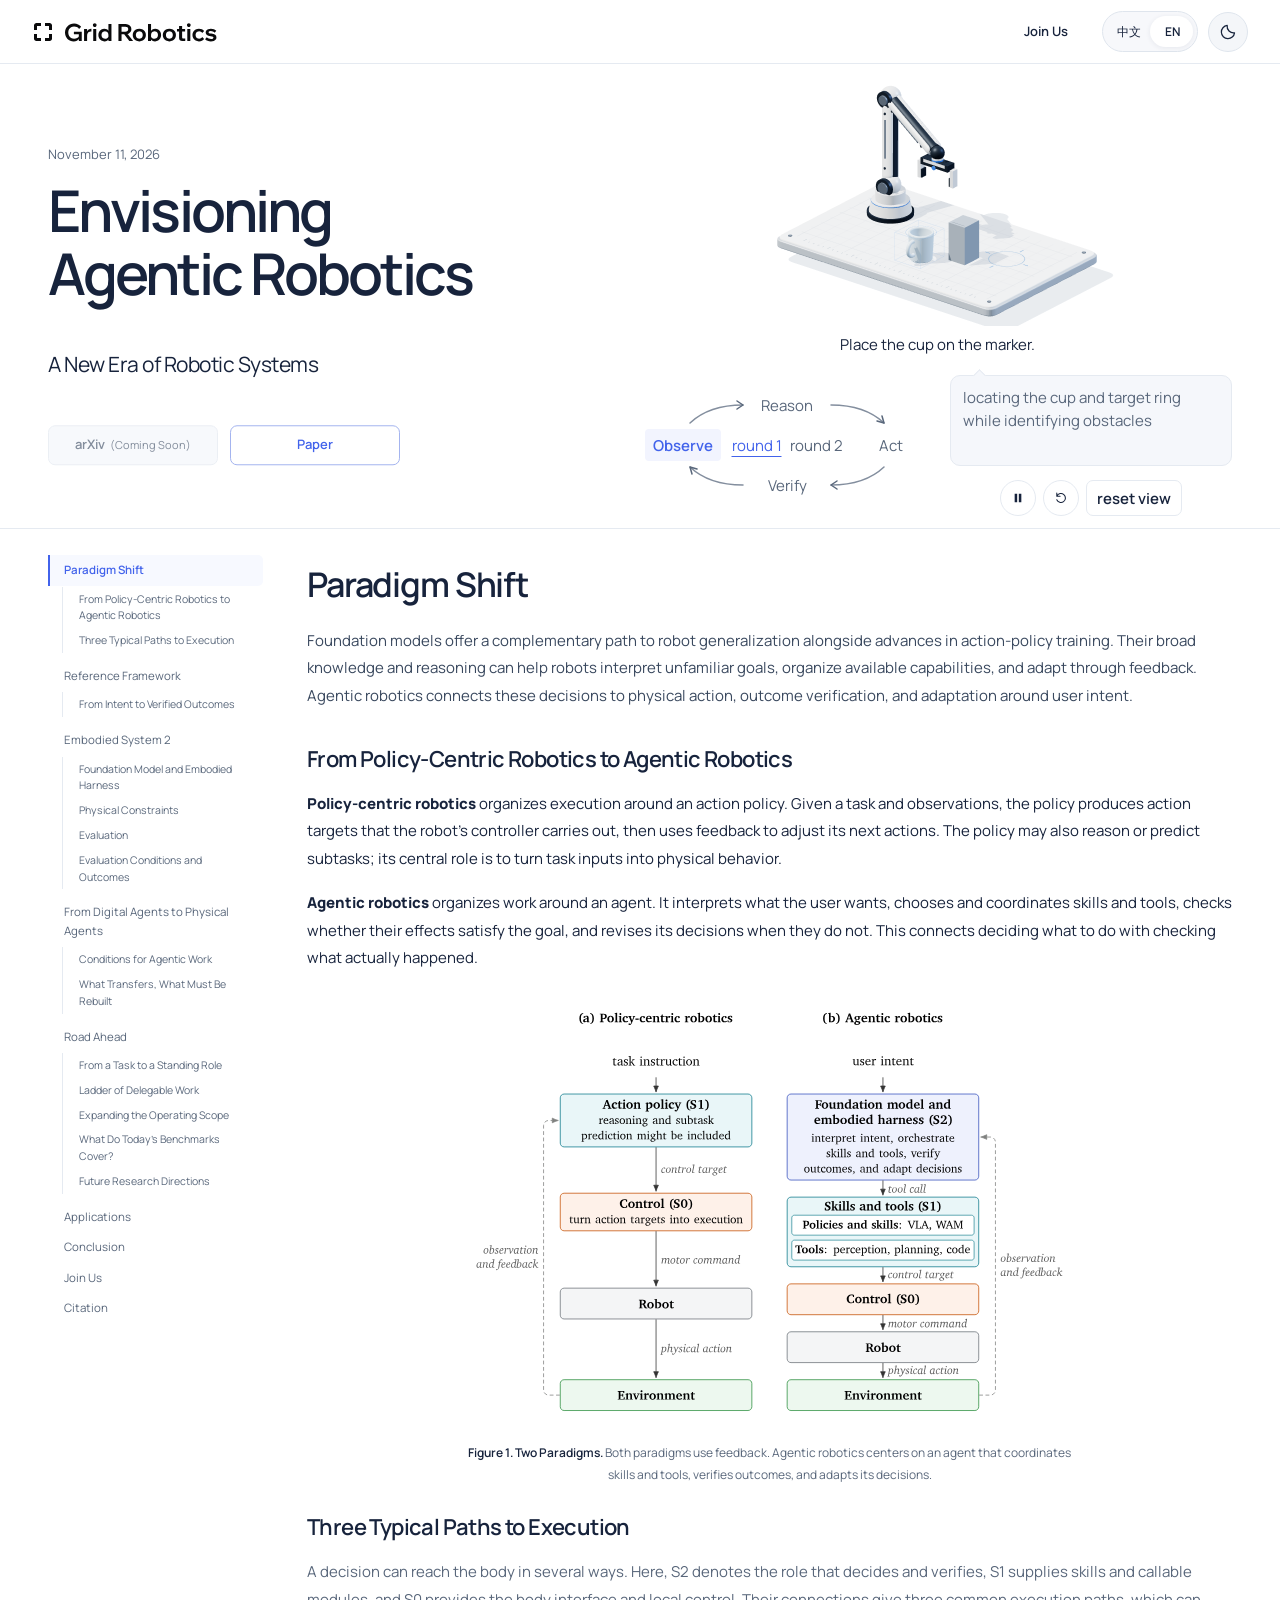
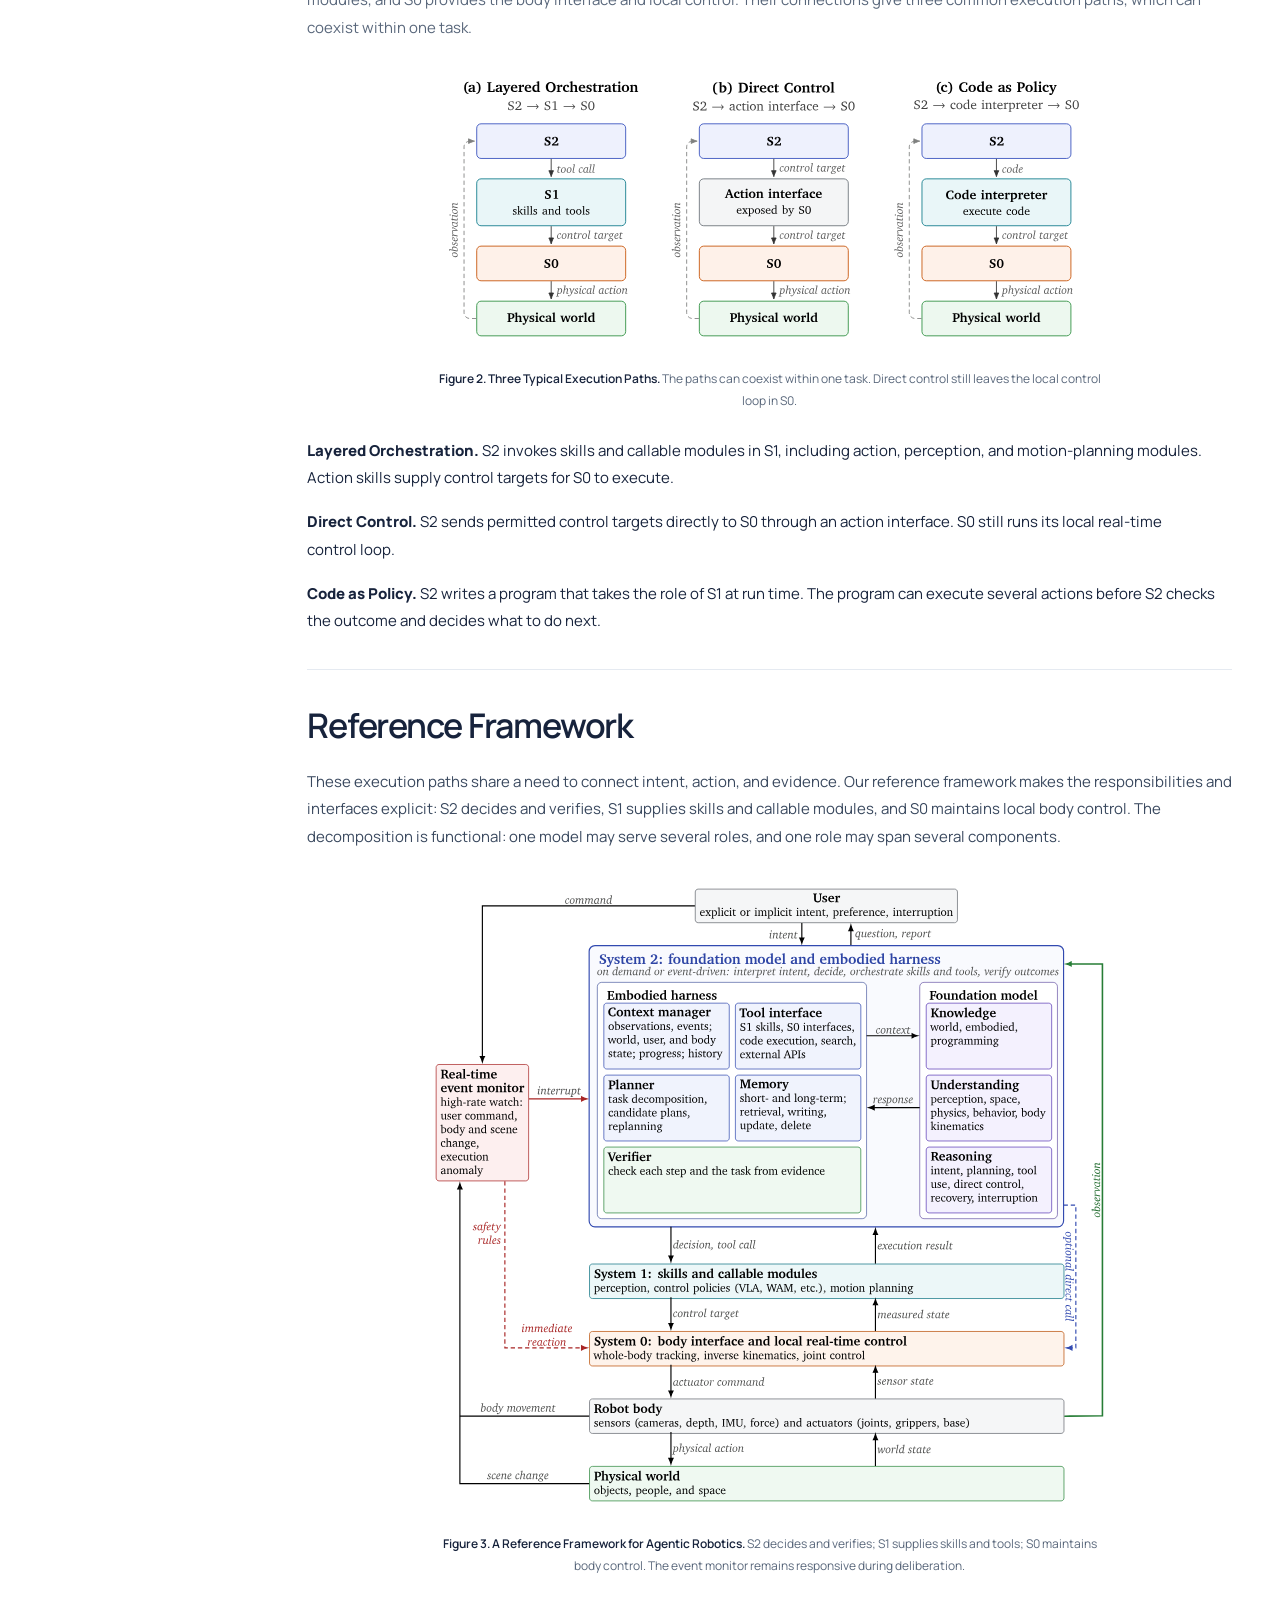
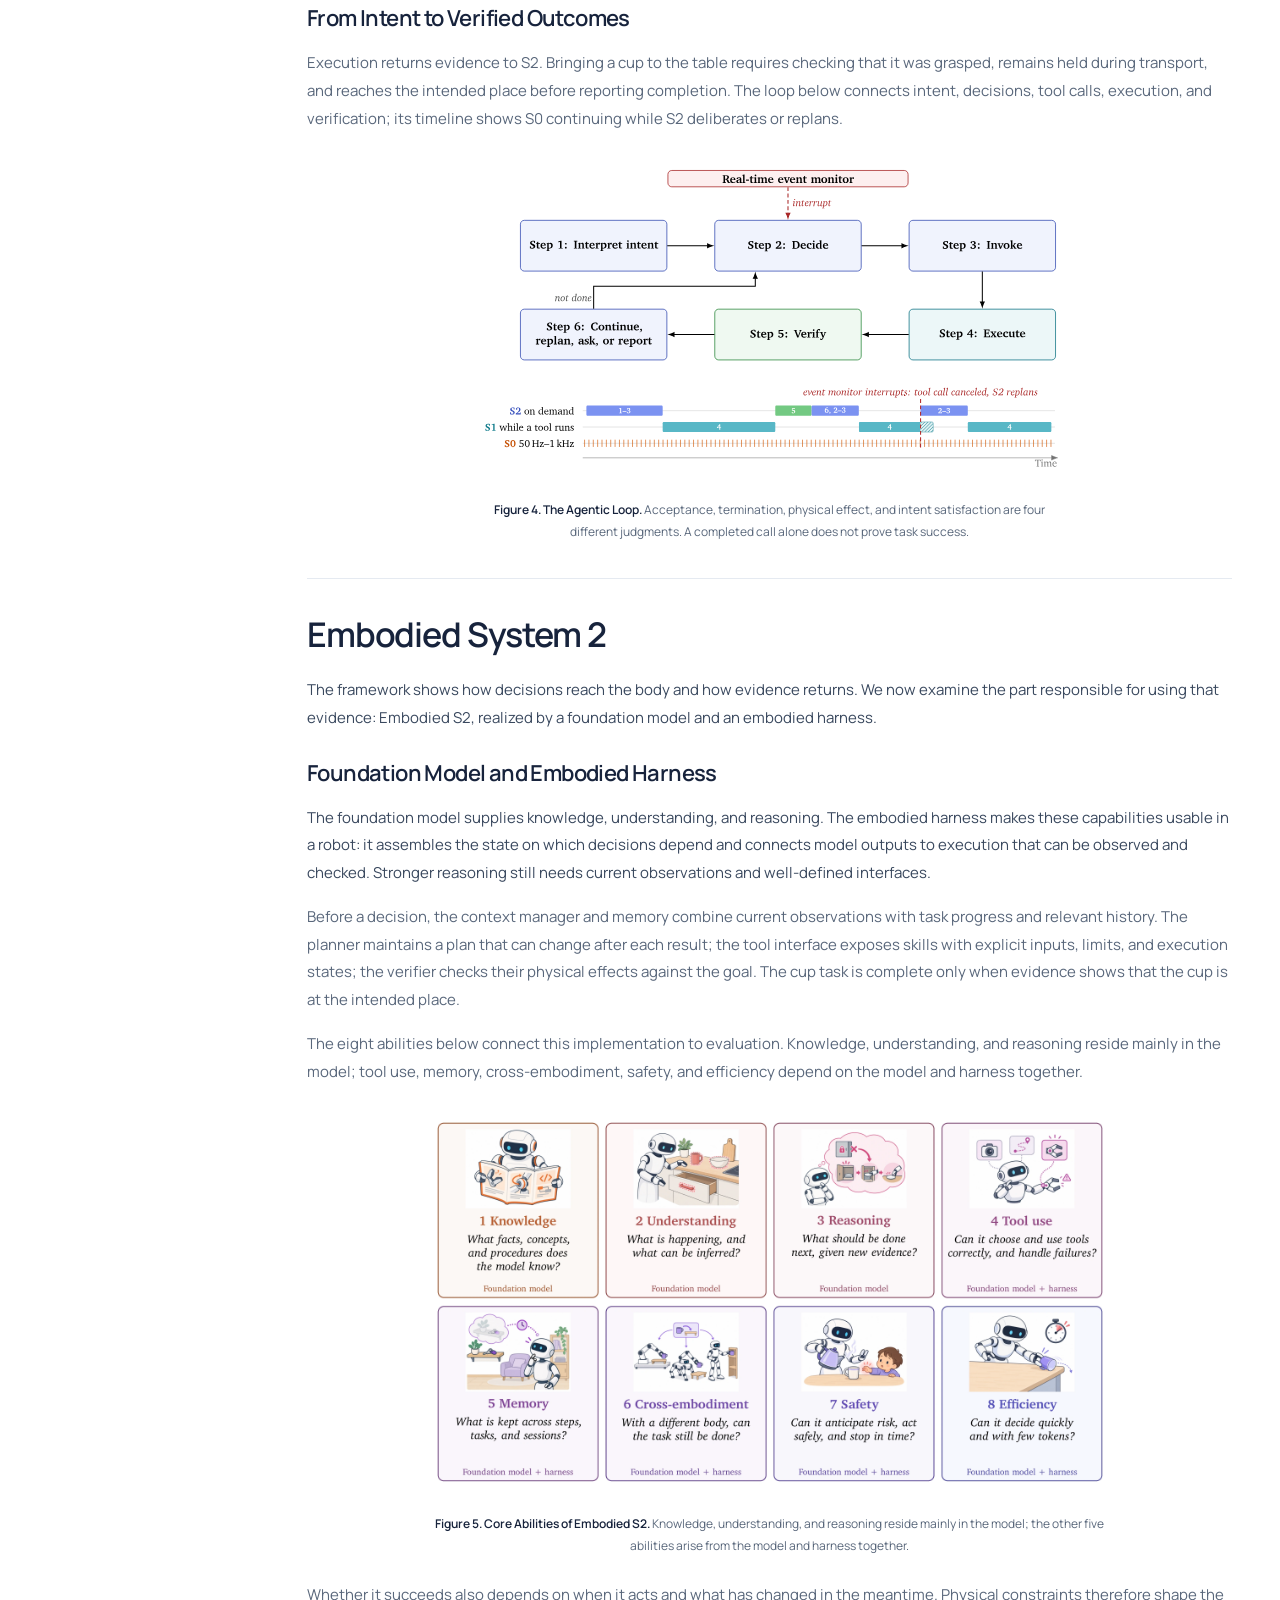
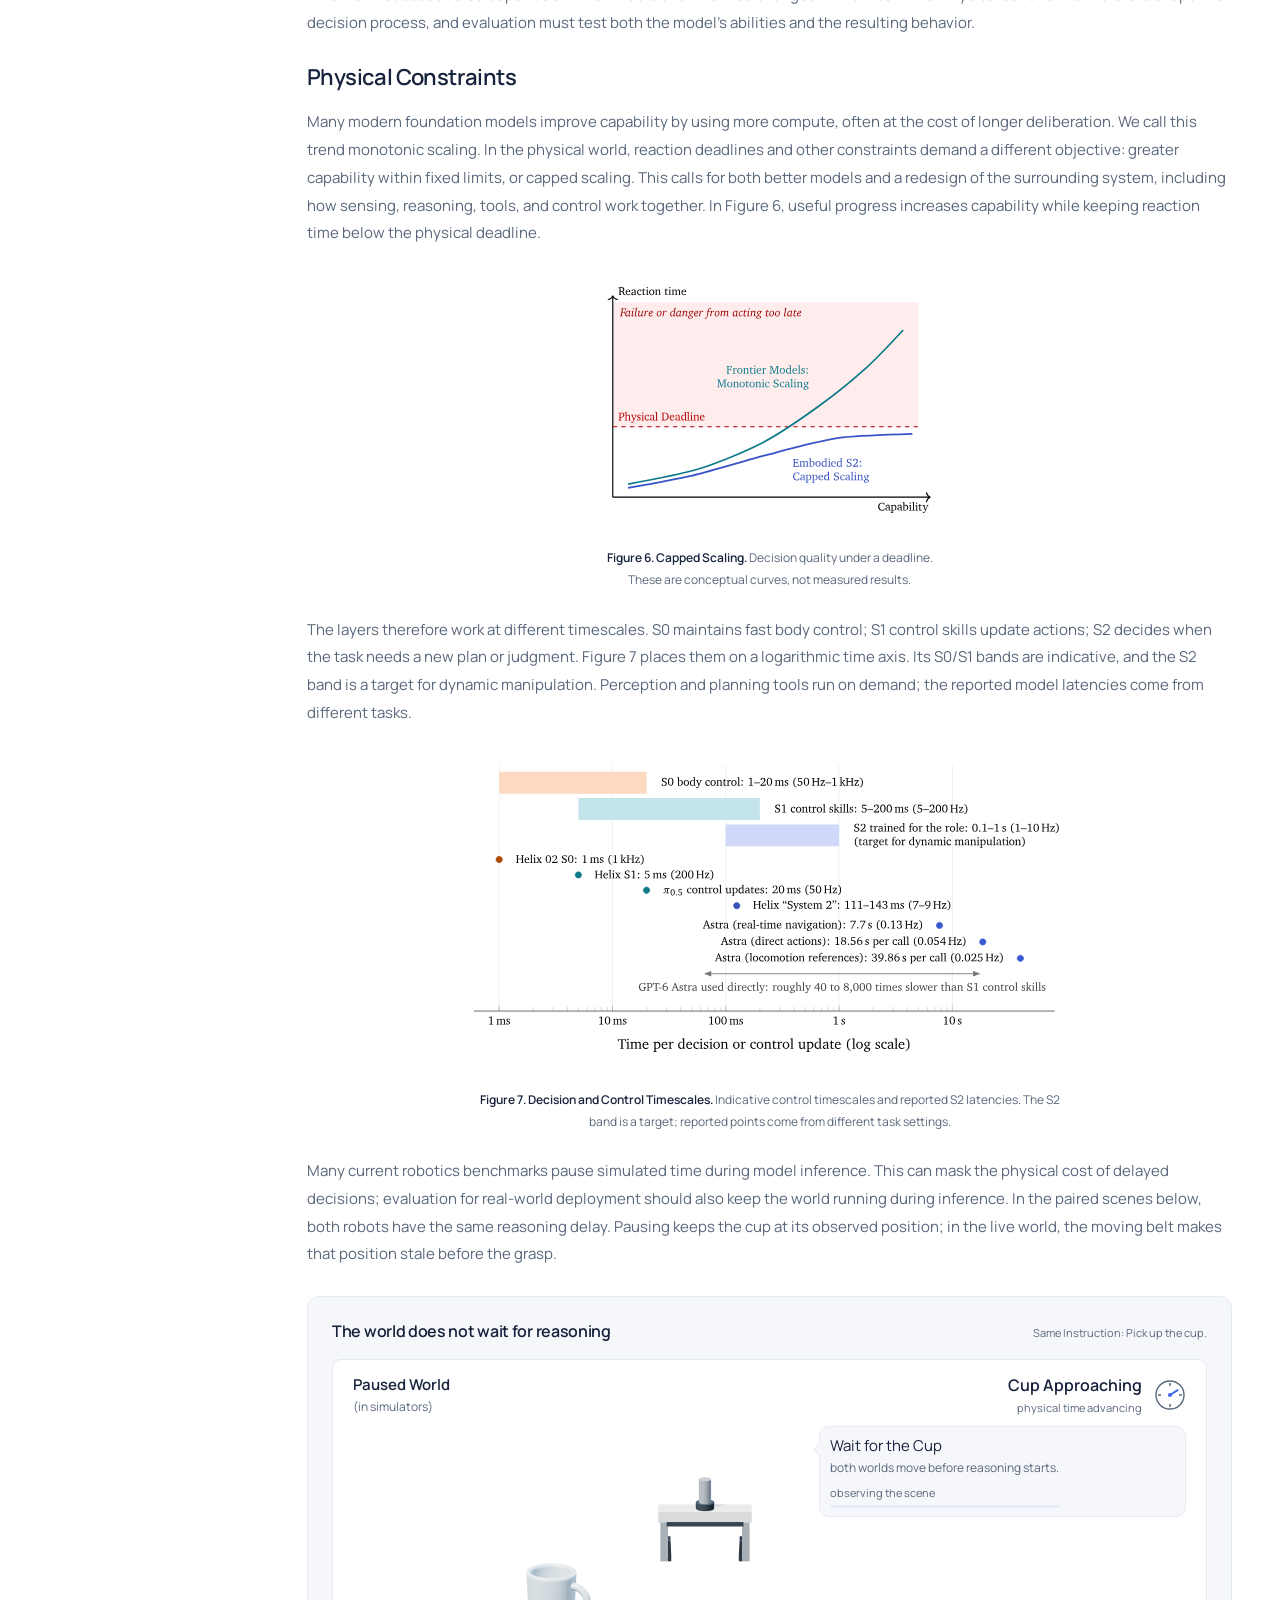
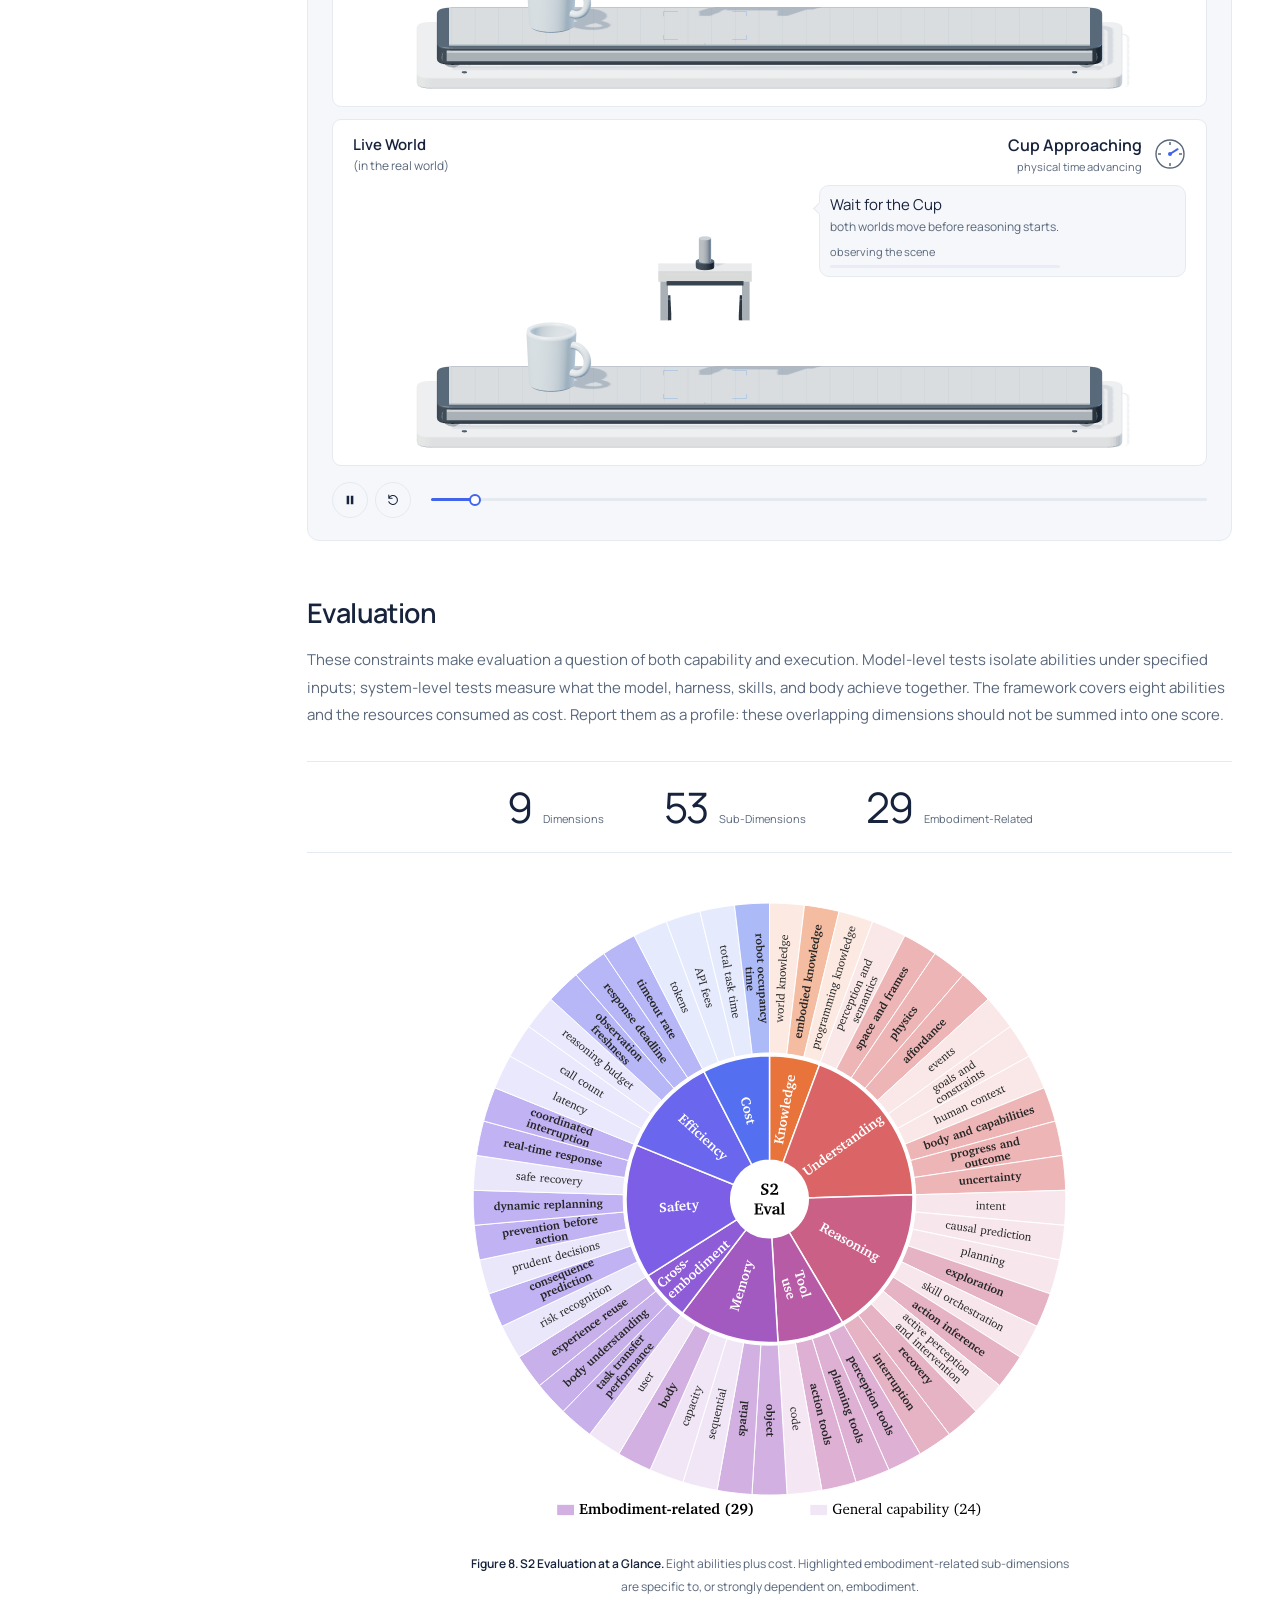
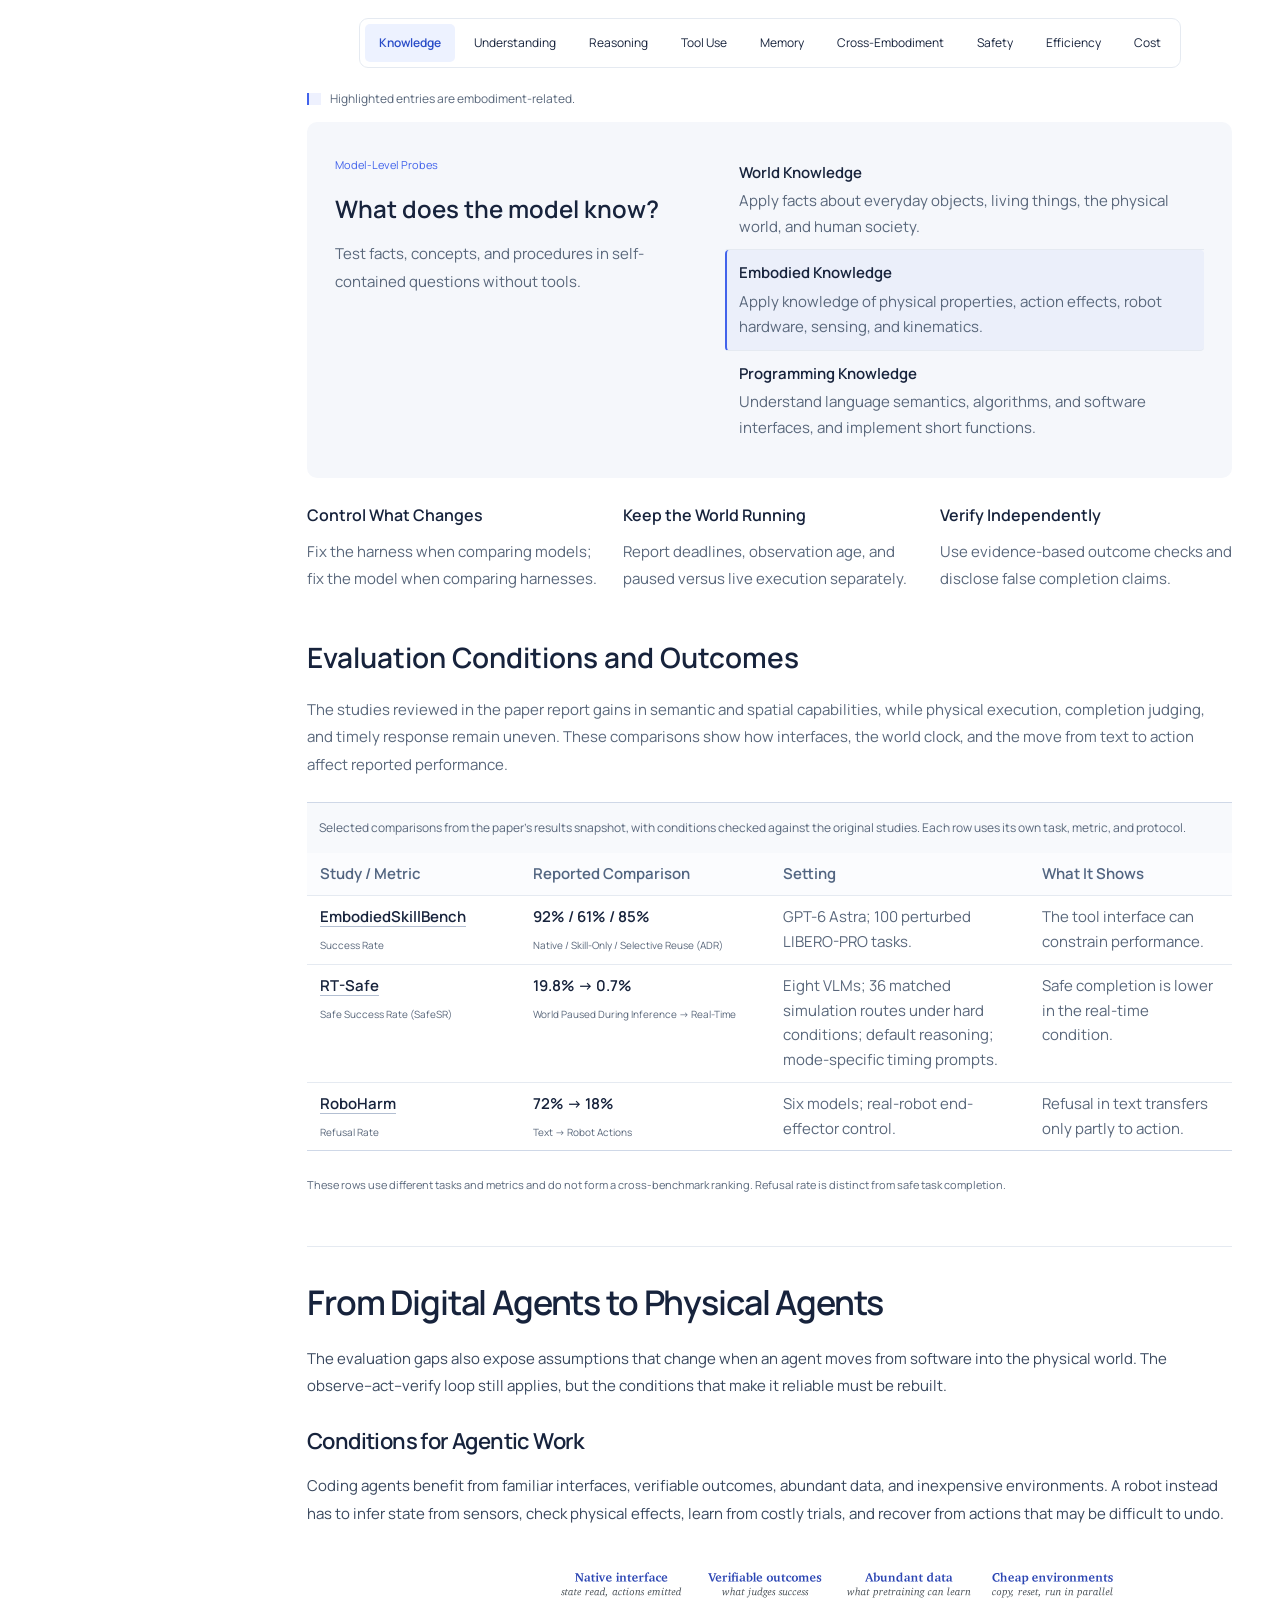
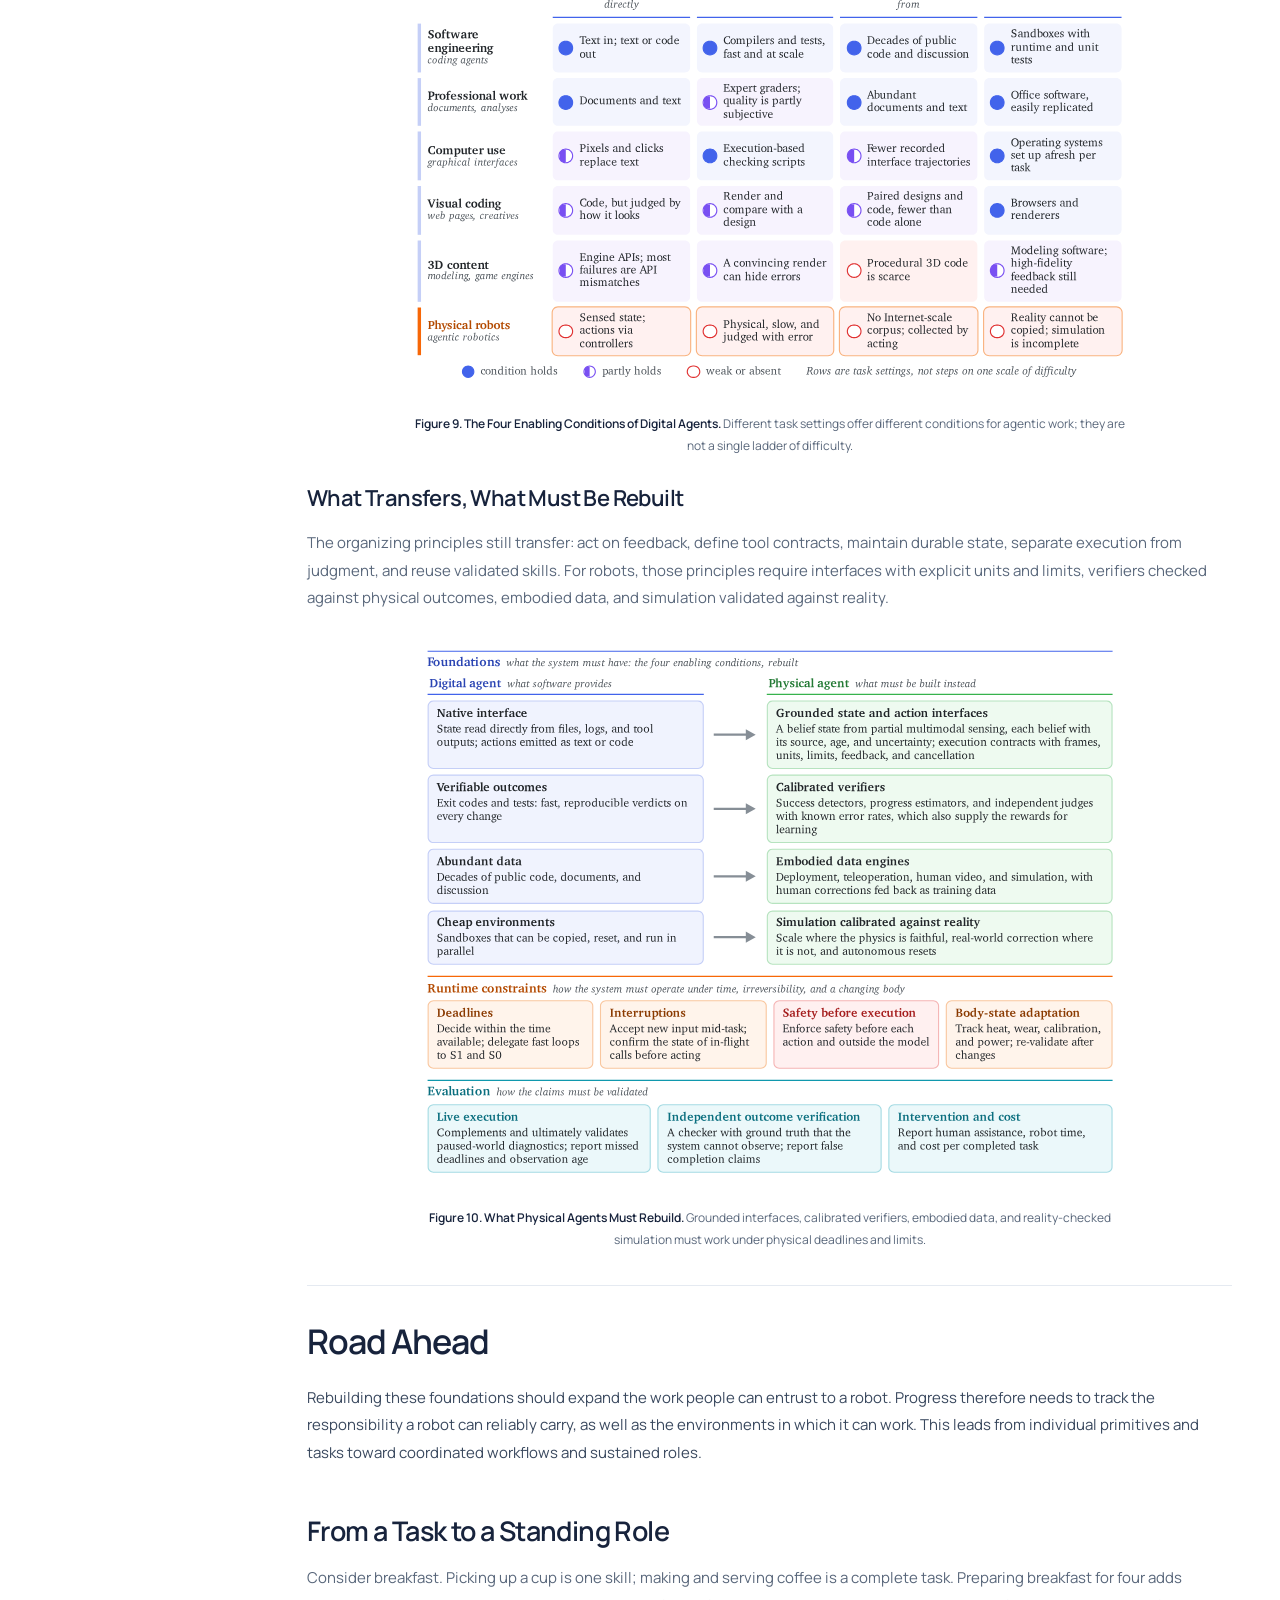
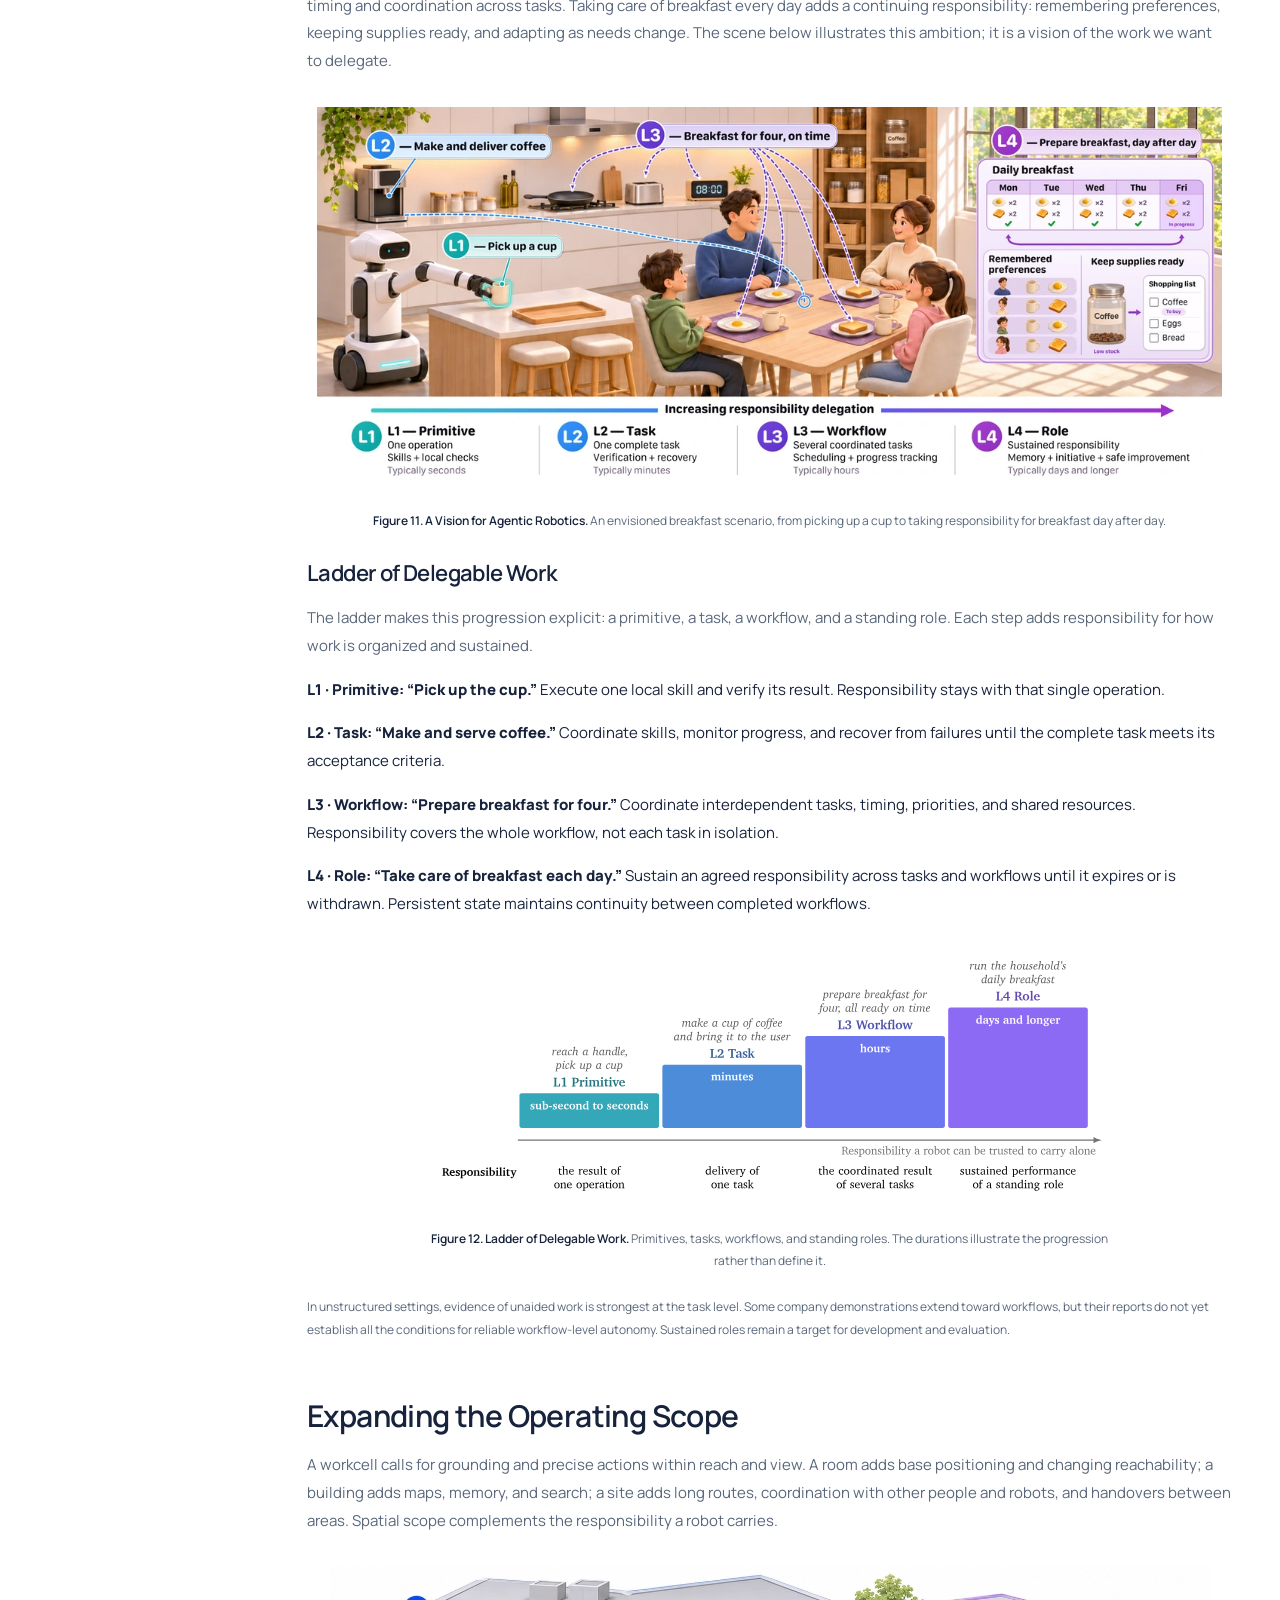
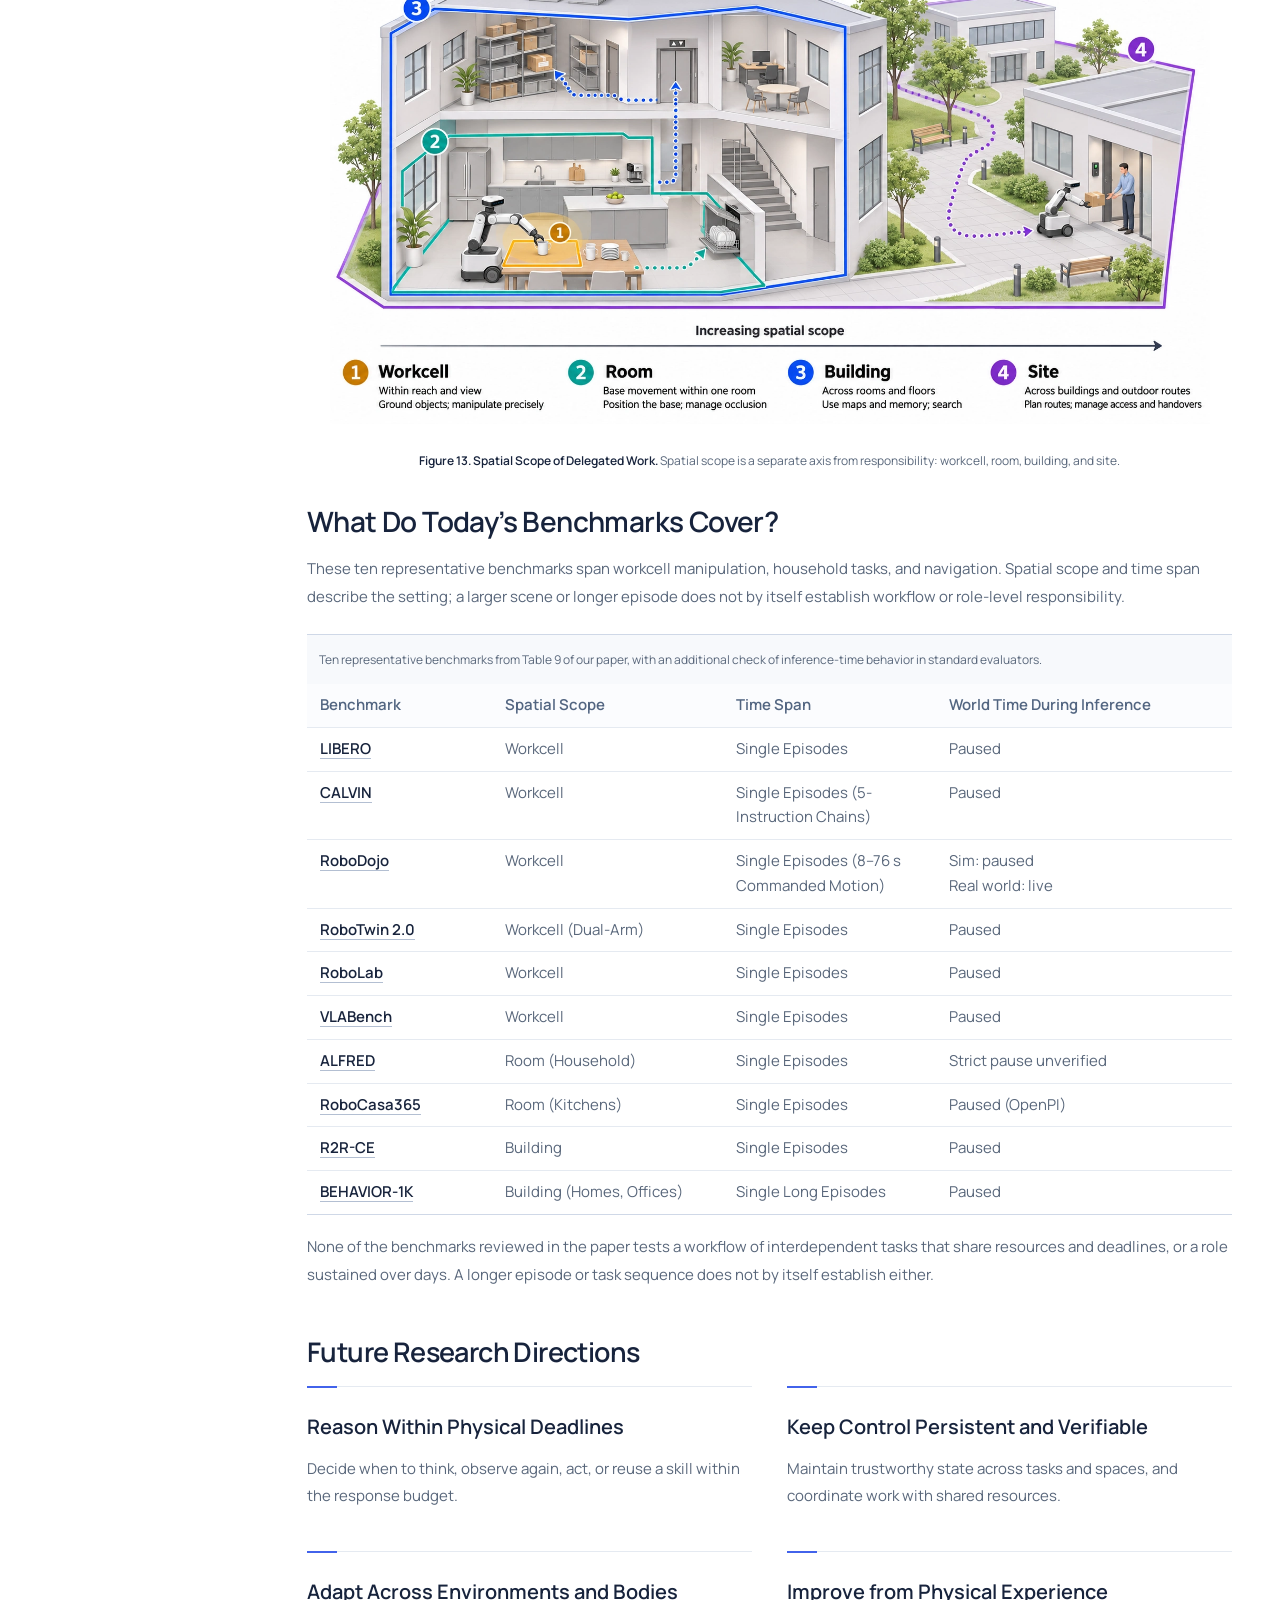
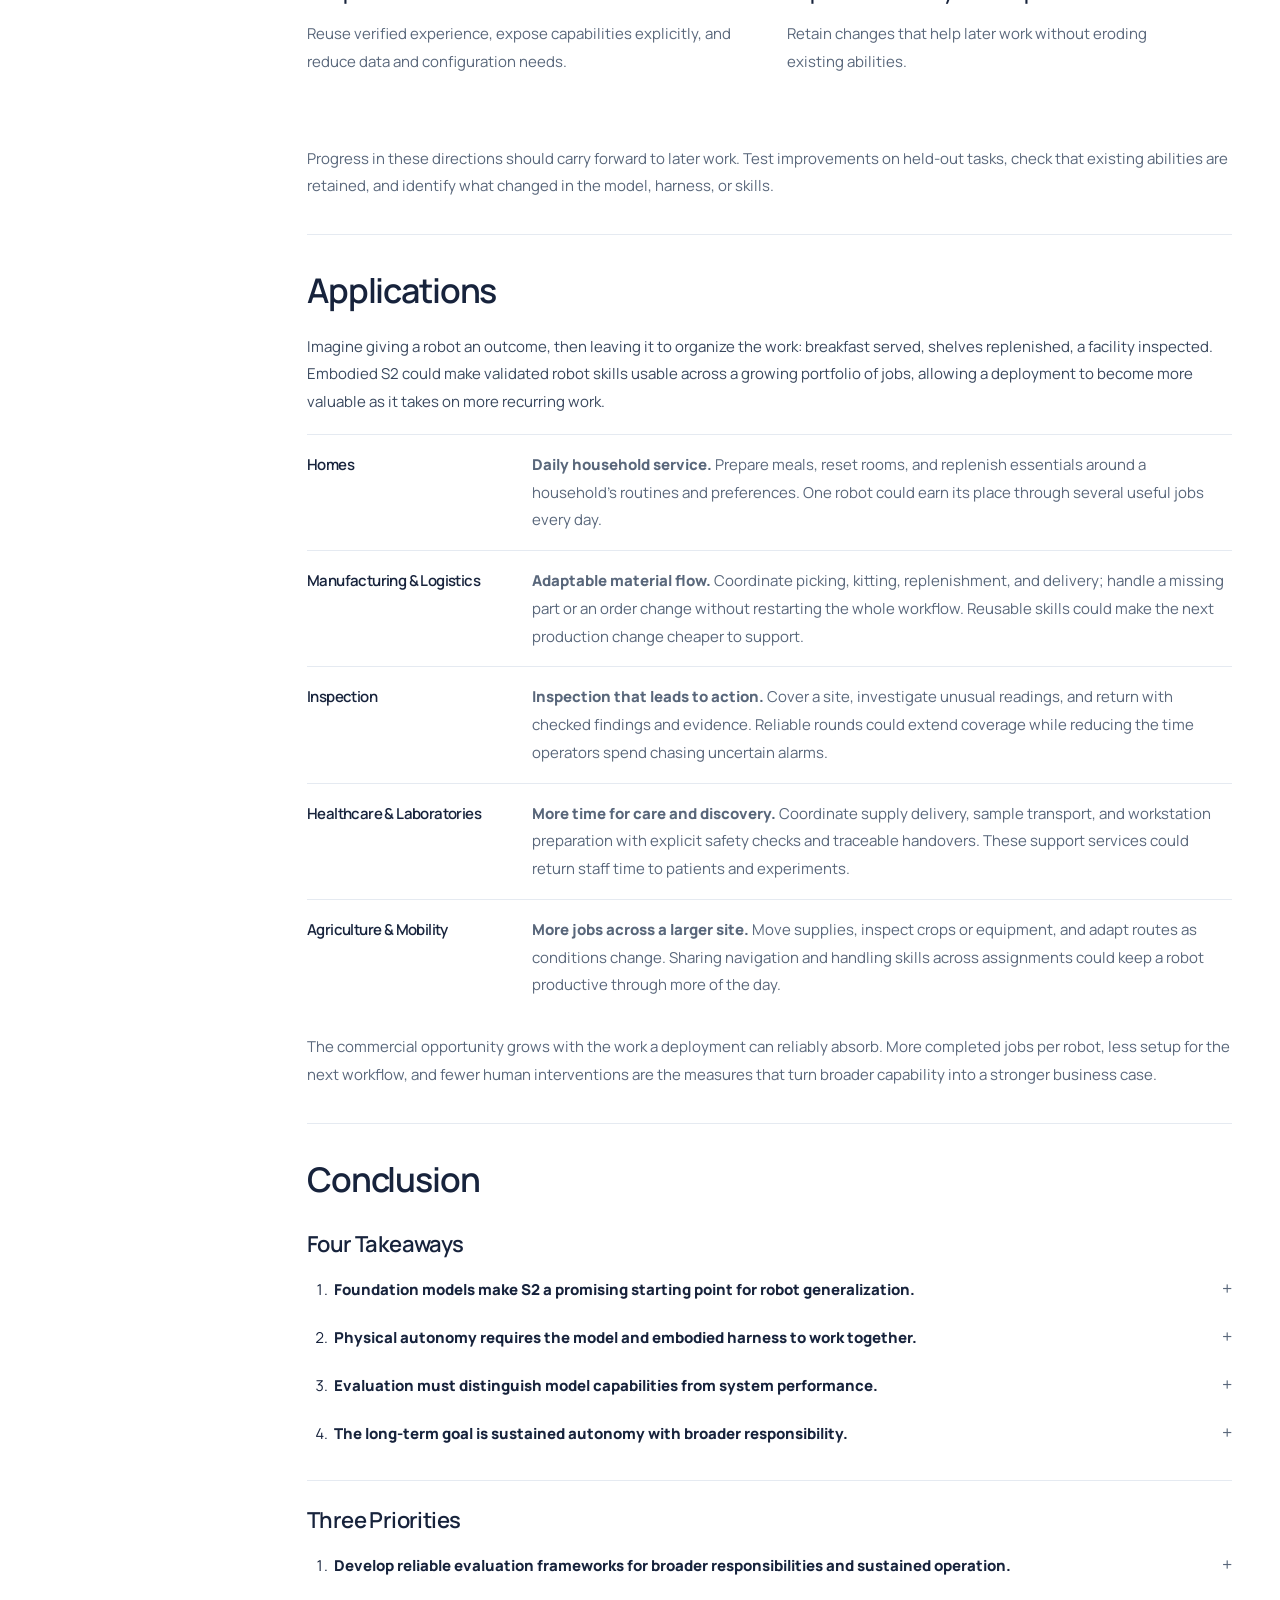
==== index.html @ ff4a4a93 "Initial commit" ====
<!doctype html><html lang="en" data-theme="light"><head><meta charset="utf-8"><meta name="viewport" content="width=device-width,initial-scale=1"><meta name="theme-color" content="#ffffff"><meta name="robots" content="noindex,nofollow"><title>Envisioning Agentic Robotics · Grid Robotics</title><meta name="description" content="A framework, evaluation principles, and research roadmap for agentic robotics."><link rel="icon" href="assets/brand/favicon.ico?v=20261112-final18" sizes="32x32"><link rel="icon" href="assets/brand/favicon-32.png?v=20261112-final18" type="image/png" sizes="32x32"><link rel="apple-touch-icon" href="assets/brand/apple-touch-icon-180.png?v=20261112-final18"><meta name="application-name" content="Grid Robotics"><meta name="apple-mobile-web-app-title" content="Grid Robotics"><link id="site-manifest" rel="manifest" href="assets/brand/site.webmanifest?v=20261112-final18"><link id="site-favicon" rel="icon" href="assets/brand/favicon.svg?v=20261112-final18" type="image/svg+xml"><script>(()=>{let lang='en',theme='light';try{theme=localStorage.getItem('grid-theme')==='dark'?'dark':'light';lang=localStorage.getItem('grid-language')||'en'}catch{}lang=new URLSearchParams(location.search).get('lang')||lang;const zh=lang==='zh';document.documentElement.dataset.theme=theme;document.documentElement.lang=zh?'zh-CN':'en';document.querySelector('#site-manifest').href='assets/brand/site'+(zh?'-zh':'')+'.webmanifest?v=20261112-final18';document.querySelectorAll('meta[name="application-name"],meta[name="apple-mobile-web-app-title"]').forEach(meta=>meta.content=zh?'理格万物':'Grid Robotics')})();</script><link rel="stylesheet" href="styles.css?v=20261113-eval44"><script src="content.js?v=20261113-eval44" defer></script><script src="figure-viewer.js?v=20261112-final18" defer></script><script src="evaluation-data.js?v=20261113-eval44" defer></script><script src="app.js?v=20261113-eval44" defer></script><link rel="stylesheet" href="refinement.css?v=20261112-final18">

<link rel="stylesheet" href="time-demo.css?v=20261113-controls35"><script src="time-demo.js?v=20261113-top36" defer></script>
<link rel="stylesheet" href="navigation.css?v=20261112-audit28">
<script src="polish.js?v=20261113-final39" defer></script>
<link rel="stylesheet" href="brand.css?v=20261112-audit28">
<link rel="stylesheet" href="concept.css?v=20261113-align46"><script type="module" src="concept.js?v=20261113-align46"></script>
<script src="visit.js?v=20261113-service42" defer></script></head><body><a data-i18n="skip" class="skip" href="#main">Skip to Content</a><header class="masthead"><a href="#" class="brand" aria-label="Grid Robotics"><picture class="brand-lockup brand-light" data-brand-language="en"><source media="(max-width: 340px)" srcset="assets/brand/lockup_small_14px_black.svg?v=20261112-final18"><source media="(max-width: 700px)" srcset="assets/brand/lockup_small_20px_black.svg?v=20261112-final18"><img src="assets/brand/lockup_small_20px_black.svg?v=20261112-final18" width="1058" height="106" alt="" aria-hidden="true"></picture><picture class="brand-lockup brand-dark" data-brand-language="en"><source media="(max-width: 340px)" srcset="assets/brand/lockup_small_14px_white.svg?v=20261112-final18"><source media="(max-width: 700px)" srcset="assets/brand/lockup_small_20px_white.svg?v=20261112-final18"><img src="assets/brand/lockup_small_20px_white.svg?v=20261112-final18" width="1058" height="106" alt="" aria-hidden="true"></picture><picture class="brand-lockup brand-light" data-brand-language="zh"><source media="(max-width: 340px)" srcset="assets/brand/lockup_zh_small_14px_black.svg?v=20261112-final18"><source media="(max-width: 700px)" srcset="assets/brand/lockup_zh_small_20px_black.svg?v=20261112-final18"><img src="assets/brand/lockup_zh_small_20px_black.svg?v=20261112-final18" width="645" height="106" alt="" aria-hidden="true"></picture><picture class="brand-lockup brand-dark" data-brand-language="zh"><source media="(max-width: 340px)" srcset="assets/brand/lockup_zh_small_14px_white.svg?v=20261112-final18"><source media="(max-width: 700px)" srcset="assets/brand/lockup_zh_small_20px_white.svg?v=20261112-final18"><img src="assets/brand/lockup_zh_small_20px_white.svg?v=20261112-final18" width="645" height="106" alt="" aria-hidden="true"></picture></a><nav aria-label="Main Navigation"><a class="header-join header-destination" href="index.html#join-us" data-project-link data-i18n="join.title">Join Us</a></nav><div class="header-controls"><div class="language-switch" role="group" aria-label="Language / 语言"><button type="button" data-lang="zh" aria-pressed="false">中文</button><button type="button" data-lang="en" aria-pressed="true">EN</button><i aria-hidden="true"></i></div><button class="theme-toggle" id="theme-toggle" type="button" aria-label="Switch to dark mode" aria-pressed="false" title="Switch to dark mode"><svg class="moon-icon" viewBox="0 0 24 24" aria-hidden="true"><path d="M20.7 13.1A8.7 8.7 0 0 1 10.9 3.3 8.8 8.8 0 1 0 20.7 13.1Z"/></svg><svg class="sun-icon" viewBox="0 0 24 24" aria-hidden="true"><circle cx="12" cy="12" r="4"/><path d="M12 2v2m0 16v2M2 12h2m16 0h2M4.9 4.9l1.4 1.4m11.4 11.4 1.4 1.4M4.9 19.1l1.4-1.4M17.7 6.3l1.4-1.4"/></svg></button></div></header><main id="main"><section class="concept-hero wrap">
<div class="concept-copy"><time class="hero-date" datetime="2026-11-11">November 11, 2026</time><h1 data-i18n="hero.title">Envisioning<br>Agentic Robotics</h1><p class="subtitle" data-i18n="hero.subtitle">A New Era of Robotic Systems</p><div class="hero-resources" aria-label="Paper resources"><button type="button" class="hero-resource hero-arxiv" disabled aria-disabled="true" data-i18n="hero.arxiv">arXiv <span>(Coming Soon)</span></button><a class="hero-resource hero-paper" href="assets/agentic-robotics-roadmap-web.pdf?v=20261113-eval44" target="_blank" rel="noopener noreferrer" title="Read the Paper (PDF)">Paper</a></div></div>
<div class="scene-exhibit" role="group" aria-label="Conceptual robot sequence">

<div class="scene-viewport"><div id="hero-canvas" role="img" aria-label="A robot observes a cup, plans a route, moves it, and verifies its position."></div><img class="scene-fallback" src="hero-scene-fallback.svg?v=20261112-final18" alt="Robot arm and cup on a work surface" hidden></div>
<p class="scene-request" id="scene-request" data-scene-copy="request">Place the cup on the marker.</p>
<div class="scene-phases" role="group" aria-label="Animation phases"><button type="button" class="scene-phase" data-scene-phase="0" aria-pressed="true"><span class="phase-index" aria-hidden="true">01</span><span data-phase-label="0">Observe</span></button><button type="button" class="scene-phase" data-scene-phase="1" aria-pressed="false"><span class="phase-index" aria-hidden="true">02</span><span data-phase-label="1">Reason</span></button><button type="button" class="scene-phase" data-scene-phase="2" aria-pressed="false"><span class="phase-index" aria-hidden="true">03</span><span data-phase-label="2">Act</span></button><button type="button" class="scene-phase" data-scene-phase="3" aria-pressed="false"><span class="phase-index" aria-hidden="true">04</span><span data-phase-label="3">Verify</span></button></div>
<div class="scene-caption-row"><p class="scene-captions" id="scene-caption"></p><div class="scene-playback"><button class="scene-toggle" type="button" aria-label="Pause animation" aria-pressed="false"><svg class="pause-icon" viewBox="0 0 12 12" aria-hidden="true"><path d="M2 1h3v10H2zM7 1h3v10H7z"/></svg><svg class="play-icon" viewBox="0 0 12 12" aria-hidden="true"><path d="M3 1l8 5-8 5z"/></svg></button><button class="scene-replay" type="button" aria-label="Replay animation"><svg viewBox="0 0 20 20" aria-hidden="true"><path d="M4.2 7.1a6.4 6.4 0 1 1-.2 5.3M4 2.8v4.7h4.7"/></svg></button></div></div></div></section><div class="reading-layout wrap"><aside class="contents"><nav aria-label="On This Page"><ul><li class="nav-group"><a href="#perspective" data-i18n="nav.perspective">Paradigm Shift</a><ul><li><a href="#policy-to-agent" data-i18n="shift.title">From Policy-Centric Robotics to Agentic Robotics</a></li><li><a href="#execution-paths" data-i18n="paths.title">Three Typical Paths to Execution</a></li></ul></li><li class="nav-group"><a href="#framework" data-i18n="nav.framework">Reference Framework</a><ul><li><a href="#verified-loop" data-i18n="loop.heading">From Intent to Verified Outcomes</a></li></ul></li><li class="nav-group"><a href="#embodied" data-i18n="nav.embodied">Embodied System 2</a><ul><li><a href="#model-harness" data-i18n="harness.heading">Foundation Model and Embodied Harness</a></li><li><a href="#physical-constraints" data-i18n="deadline.title">Physical Constraints</a></li><li><a href="#evaluation" data-i18n="nav.evaluation">Evaluation</a></li><li><a href="#reported-comparisons" data-i18n="results.title">Evaluation Conditions and Outcomes</a></li></ul></li><li class="nav-group"><a href="#digital" data-i18n="nav.digital">From Digital Agents to Physical Agents</a><ul><li><a href="#digital-conditions" data-i18n="digital.conditions">Conditions for Agentic Work</a></li><li><a href="#digital-rebuild" data-i18n="digital.rebuild">What Transfers, What Must Be Rebuilt</a></li></ul></li><li class="nav-group"><a href="#roadmap" data-i18n="nav.roadmap">Road Ahead</a><ul><li><a href="#breakfast-vision" data-i18n="vision.title">From a Task to a Standing Role</a></li><li><a href="#ladder" data-i18n="ladder.title">Ladder of Delegable Work</a></li><li><a href="#operating-scope" data-i18n="space.title">Expanding the Operating Scope</a></li><li><a href="#benchmark-coverage" data-i18n="coverage.title">What Do Today’s Benchmarks Cover?</a></li><li><a href="#research" data-i18n="nav.research">Future Research Directions</a></li></ul></li><li class="nav-group"><a href="#applications" data-i18n="nav.applications">Applications</a></li><li class="nav-group"><a href="#conclusion" data-i18n="conclusion.title">Conclusion</a></li><li class="nav-group"><a href="#join-us" data-i18n="join.title">Join Us</a></li><li class="nav-group"><a href="#citation" data-i18n="citation.title">Citation</a></li></ul></nav><div class="reading-progress"><i></i></div></aside><div class="article"><section id="perspective" class="article-section"><h2 data-i18n="perspective.title">Paradigm Shift</h2><p data-i18n="perspective.lead" class="lead">Foundation models offer a complementary path to robot generalization alongside advances in action-policy training. Their broad knowledge and reasoning can help robots interpret unfamiliar goals, organize available capabilities, and adapt through feedback. Agentic robotics connects these decisions to physical action, outcome verification, and adaptation around user intent.</p><section id="policy-to-agent" class="paradigm-subsection"><h3 data-i18n="shift.title">From Policy-Centric Robotics to Agentic Robotics</h3><p data-i18n="policy.copy"><strong>Policy-centric robotics</strong> organizes execution around an action policy. Given a task and observations, the policy produces action targets that the robot’s controller carries out, then uses feedback to adjust its next actions. The policy may also reason or predict subtasks; its central role is to turn task inputs into physical behavior.</p><p data-i18n="agentic.copy"><strong>Agentic robotics</strong> organizes work around an agent. It interprets what the user wants, chooses and coordinates skills and tools, checks whether their effects satisfy the goal, and revises its decisions when they do not. This connects deciding what to do with checking what actually happened.</p><figure class="paper-figure "><button type="button" class="figure-open" data-figure="paradigm" aria-label="Enlarge figure"><img src="assets/paper-figures/paradigm.svg?v=20261112-final18" width="473.505" height="321.22" alt="Both paradigms use feedback. Agentic robotics centers on an agent that coordinates skills and tools, verifies outcomes, and adapts its decisions." data-alt="fig.paradigm" loading="lazy"></button><figcaption data-i18n="cap.paradigm" class="" ><strong class="figure-label">Figure 1. Two Paradigms.</strong> Both paradigms use feedback. Agentic robotics centers on an agent that coordinates skills and tools, verifies outcomes, and adapts its decisions.</figcaption></figure></section><h3 id="execution-paths" data-i18n="paths.title">Three Typical Paths to Execution</h3><p data-i18n="paths.lead">A decision can reach the body in several ways. Here, S2 denotes the role that decides and verifies, S1 supplies skills and callable modules, and S0 provides the body interface and local control. Their connections give three common execution paths, which can coexist within one task.</p><figure class="paper-figure "><button type="button" class="figure-open" data-figure="execution-paths" aria-label="Enlarge figure"><img src="assets/paper-figures/execution-paths.svg?v=20261112-final18" width="460.301" height="186.312" alt="The paths can coexist within one task. Direct control still leaves the local control loop in S0." data-alt="fig.execution-paths" loading="lazy"></button><figcaption data-i18n="cap.execution-paths" class="" ><strong class="figure-label">Figure 2. Three Typical Execution Paths.</strong> The paths can coexist within one task. Direct control still leaves the local control loop in S0.</figcaption></figure><div class="path-explanations"><p data-i18n="path.0.explanation"><strong>Layered Orchestration.</strong> S2 invokes skills and callable modules in S1, including action, perception, and motion-planning modules. Action skills supply control targets for S0 to execute.</p><p data-i18n="path.1.explanation"><strong>Direct Control.</strong> S2 sends permitted control targets directly to S0 through an action interface. S0 still runs its local real-time control loop.</p><p data-i18n="path.2.explanation"><strong>Code as Policy.</strong> S2 writes a program that takes the role of S1 at run time. The program can execute several actions before S2 checks the outcome and decides what to do next.</p></div></section><section id="framework" class="article-section"><h2 data-i18n="framework.title" class="" >Reference Framework</h2><p data-i18n="framework.lead" class="lead" >These execution paths share a need to connect intent, action, and evidence. Our reference framework makes the responsibilities and interfaces explicit: S2 decides and verifies, S1 supplies skills and callable modules, and S0 maintains local body control. The decomposition is functional: one model may serve several roles, and one role may span several components.</p><figure class="paper-figure "><button type="button" class="figure-open" data-figure="architecture" aria-label="Enlarge figure"><img src="assets/paper-figures/architecture.svg?v=20261113-figure3-34" width="470.565" height="432.639" alt="S2 decides and verifies; S1 supplies skills and tools; S0 maintains body control. The event monitor remains responsive during deliberation." data-alt="fig.architecture" loading="lazy"></button><figcaption data-i18n="cap.architecture" class="" ><strong class="figure-label">Figure 3. A Reference Framework for Agentic Robotics.</strong> S2 decides and verifies; S1 supplies skills and tools; S0 maintains body control. The event monitor remains responsive during deliberation.</figcaption></figure><h3 id="verified-loop" data-i18n="loop.heading">From Intent to Verified Outcomes</h3><p data-i18n="loop.lead">Execution returns evidence to S2. Bringing a cup to the table requires checking that it was grasped, remains held during transport, and reaches the intended place before reporting completion. The loop below connects intent, decisions, tool calls, execution, and verification; its timeline shows S0 continuing while S2 deliberates or replans.</p><figure class="paper-figure "><button type="button" class="figure-open" data-figure="loop" aria-label="Enlarge figure"><img src="assets/paper-figures/loop.svg?v=20261112-final18" width="459.592" height="240.806" alt="Acceptance, termination, physical effect, and intent satisfaction are four different judgments. A completed call alone does not prove task success." data-alt="fig.loop" loading="lazy"></button><figcaption data-i18n="cap.loop" class="" ><strong class="figure-label">Figure 4. The Agentic Loop.</strong> Acceptance, termination, physical effect, and intent satisfaction are four different judgments. A completed call alone does not prove task success.</figcaption></figure></section><section id="embodied" class="article-section"><h2 data-i18n="embodied.title" class="" >Embodied System 2</h2><p data-i18n="embodied.bridge" class="lead">The framework shows how decisions reach the body and how evidence returns. We now examine the part responsible for using that evidence: Embodied S2, realized by a foundation model and an embodied harness.</p><h3 id="model-harness" data-i18n="harness.heading">Foundation Model and Embodied Harness</h3><p data-i18n="embodied.lead" class="lead" >The foundation model supplies knowledge, understanding, and reasoning. The embodied harness makes these capabilities usable in a robot: it assembles the state on which decisions depend and connects model outputs to execution that can be observed and checked. Stronger reasoning still needs current observations and well-defined interfaces.</p><p data-i18n="harness.execution">Before a decision, the context manager and memory combine current observations with task progress and relevant history. The planner maintains a plan that can change after each result; the tool interface exposes skills with explicit inputs, limits, and execution states; the verifier checks their physical effects against the goal. The cup task is complete only when evidence shows that the cup is at the intended place.</p><p data-i18n="harness.abilities">The eight abilities below connect this implementation to evaluation. Knowledge, understanding, and reasoning reside mainly in the model; tool use, memory, cross-embodiment, safety, and efficiency depend on the model and harness together.</p><figure class="paper-figure "><button type="button" class="figure-open" data-figure="eval-illustrated" aria-label="Enlarge figure"><img src="assets/paper-figures/eval-illustrated.webp?v=20261112-final18" width="3200" height="1748" alt="Eight abilities support the complete loop. Some reside mainly in the model; others depend on the harness and the body." data-alt="fig.eval-illustrated" loading="lazy"></button><figcaption data-i18n="cap.eval-illustrated" class="" ><strong class="figure-label">Figure 5. Core Abilities of Embodied S2.</strong> Knowledge, understanding, and reasoning reside mainly in the model; the other five abilities arise from the model and harness together.</figcaption></figure><p data-i18n="harness.bridge">Whether it succeeds also depends on when it acts and what has changed in the meantime. Physical constraints therefore shape the decision process, and evaluation must test both the model’s abilities and the resulting behavior.</p><h3 id="physical-constraints" data-i18n="deadline.title">Physical Constraints</h3><p data-i18n="deadline.copy" class="" >Many modern foundation models improve capability by using more compute, often at the cost of longer deliberation. We call this trend monotonic scaling. In the physical world, reaction deadlines and other constraints demand a different objective: greater capability within fixed limits, or capped scaling. This calls for both better models and a redesign of the surrounding system, including how sensing, reasoning, tools, and control work together. In Figure 6, useful progress increases capability while keeping reaction time below the physical deadline.</p><figure class="paper-figure "><button type="button" class="figure-open" data-figure="capped-scaling" aria-label="Enlarge figure"><img src="assets/paper-figures/capped-scaling.svg?v=20261112-final18" width="232.98" height="167.885" alt="Decision quality under a deadline. These are conceptual curves, not measured results." data-alt="fig.capped-scaling" loading="lazy"></button><figcaption data-i18n="cap.capped-scaling" class="" ><strong class="figure-label">Figure 6. Capped Scaling.</strong> Decision quality under a deadline. These are conceptual curves, not measured results.</figcaption></figure><p data-i18n="deadline.timescales">The layers therefore work at different timescales. S0 maintains fast body control; S1 control skills update actions; S2 decides when the task needs a new plan or judgment. Figure 7 places them on a logarithmic time axis. Its S0/S1 bands are indicative, and the S2 band is a target for dynamic manipulation. Perception and planning tools run on demand; the reported model latencies come from different tasks.</p><figure class="paper-figure "><button type="button" class="figure-open" data-figure="latency" aria-label="Enlarge figure"><img src="assets/paper-figures/latency.svg?v=20261112-final18" width="417.677" height="210.773" alt="Timing requirements differ across S2, callable skills, and continuous body control." data-alt="fig.latency" loading="lazy"></button><figcaption data-i18n="cap.latency" class="" ><strong class="figure-label">Figure 7. Decision and Control Timescales.</strong> Indicative control timescales and reported S2 latencies. The S2 band is a target; reported points come from different task settings.</figcaption></figure><p data-i18n="deadline.demo">Many current robotics benchmarks pause simulated time during model inference. This can mask the physical cost of delayed decisions; evaluation for real-world deployment should also keep the world running during inference. In the paired scenes below, both robots have the same reasoning delay. Pausing keeps the cup at its observed position; in the live world, the moving belt makes that position stale before the grasp.</p><div class="time-demo" data-time-demo role="group" aria-label="Two simultaneous scenes compare paused and live worlds during the same reasoning delay.">
  <div class="time-demo-heading"><h4 data-time-copy="heading">The world does not wait for reasoning</h4><p data-time-copy="command">Same Instruction: Pick up the cup.</p></div>
  <div class="time-world" data-time-world="paused">
    <div class="time-world-header"><span class="time-world-name" data-time-copy="paused">Paused world</span><span class="time-clock"><span data-time-clock-label></span><svg viewBox="0 0 32 32" aria-hidden="true"><circle class="time-clock-face" cx="16" cy="16" r="14"/><path class="time-clock-ticks" d="M16 4v3M28 16h-3M16 28v-3M4 16h3"/><path class="time-clock-hand" d="M16 16V7"/><circle class="time-clock-center" cx="16" cy="16" r="2"/></svg></span></div>
    <div class="time-viewport" data-time-scene="paused" data-render="loading"><svg class="time-scene" viewBox="0 -35 640 177" aria-hidden="true">
      <defs>
        <linearGradient id="time-metal-paused" x1="0" y1="0" x2="0" y2="1"><stop class="time-metal-light"/><stop class="time-metal-mid" offset="1"/></linearGradient>
        <linearGradient id="time-ceramic-paused" x1="0" x2="1"><stop class="time-cup-light"/><stop class="time-cup-main" offset=".55"/><stop class="time-cup-dark" offset="1"/></linearGradient>
      </defs>
      <rect class="time-window" x="245.5" y="18" width="90" height="76" rx="8"/>
      
      <rect class="time-belt-body" x="20" y="94" width="600" height="22" rx="11"/>
      <path class="time-belt-edge" d="M34 96H606M34 114H606"/>
      <path class="time-belt-marks" d="M44 105H596"/>
      <g transform="translate(31 105)"><circle class="time-wheel" r="7"/><path class="time-wheel-spokes" d="M-5 0H5M0-5V5"/><circle class="time-wheel-hub" r="2.5"/></g>
      <g transform="translate(609 105)"><circle class="time-wheel" r="7"/><path class="time-wheel-spokes" d="M-5 0H5M0-5V5"/><circle class="time-wheel-hub" r="2.5"/></g>
      <path class="time-ghost" d="M151 58h38v23c0 8-8 13-19 13s-19-5-19-13z"/>
      <g class="time-cup" transform="translate(140 0)">
        
        <path class="time-cup-body" d="M-19 58h38v23c0 8-8 13-19 13s-19-5-19-13z" fill="url(#time-ceramic-paused)"/>
        <path class="time-cup-handle" d="M7 70h2c5 0 8 4 8 10s-3 10-8 10H7v-5h2c3 0 3-2 3-5s0-5-3-5H7z" fill="url(#time-ceramic-paused)"/>
        <path class="time-cup-highlight" d="M-13 66v14q0 6 6 8"/>
        <ellipse class="time-cup-rim" cy="58" rx="19" ry="4"/><ellipse class="time-cup-inside" cy="58" rx="15" ry="2"/>
      </g>
      <g class="time-gripper" transform="translate(290.5 0)">
        <rect class="time-arm-stem" x="-3" y="-16" width="6" height="40" rx="3"/>
        <rect class="time-arm-body" x="-36" y="21" width="72" height="12" rx="5" fill="url(#time-metal-paused)"/>
        <g class="time-jaw-left"><path class="time-finger" d="M-29 29h7v10q0 3 3 3h3v7h-6q-7 0-7-7z" fill="url(#time-metal-paused)"/><rect class="time-grip-pad" x="-19" y="42" width="3" height="7" rx="1.5"/></g>
        <g class="time-jaw-right"><path class="time-finger" d="M29 29h-7v10q0 3-3 3h-3v7h6q7 0 7-7z" fill="url(#time-metal-paused)"/><rect class="time-grip-pad" x="16" y="42" width="3" height="7" rx="1.5"/></g>
        <circle class="time-arm-joint" cy="26" r="6"/><circle class="time-arm-axle" cy="26" r="2"/>
      </g>
    </svg></div>
    <div class="time-world-footer"><div><div class="time-reason-label" data-time-phase>Observing the Scene</div><div class="time-reason-track" aria-hidden="true"><i class="time-reason-fill"></i></div></div><span class="time-status" data-time-status>Waiting for the decision</span></div>
  </div>
  <div class="time-world" data-time-world="live">
    <div class="time-world-header"><span class="time-world-name" data-time-copy="live">Live world</span><span class="time-clock"><span data-time-clock-label></span><svg viewBox="0 0 32 32" aria-hidden="true"><circle class="time-clock-face" cx="16" cy="16" r="14"/><path class="time-clock-ticks" d="M16 4v3M28 16h-3M16 28v-3M4 16h3"/><path class="time-clock-hand" d="M16 16V7"/><circle class="time-clock-center" cx="16" cy="16" r="2"/></svg></span></div>
    <div class="time-viewport" data-time-scene="live" data-render="loading"><svg class="time-scene" viewBox="0 -35 640 177" aria-hidden="true">
      <defs>
        <linearGradient id="time-metal-live" x1="0" y1="0" x2="0" y2="1"><stop class="time-metal-light"/><stop class="time-metal-mid" offset="1"/></linearGradient>
        <linearGradient id="time-ceramic-live" x1="0" x2="1"><stop class="time-cup-light"/><stop class="time-cup-main" offset=".55"/><stop class="time-cup-dark" offset="1"/></linearGradient>
      </defs>
      <rect class="time-window" x="245.5" y="18" width="90" height="76" rx="8"/>
      
      <rect class="time-belt-body" x="20" y="94" width="600" height="22" rx="11"/>
      <path class="time-belt-edge" d="M34 96H606M34 114H606"/>
      <path class="time-belt-marks" d="M44 105H596"/>
      <g transform="translate(31 105)"><circle class="time-wheel" r="7"/><path class="time-wheel-spokes" d="M-5 0H5M0-5V5"/><circle class="time-wheel-hub" r="2.5"/></g>
      <g transform="translate(609 105)"><circle class="time-wheel" r="7"/><path class="time-wheel-spokes" d="M-5 0H5M0-5V5"/><circle class="time-wheel-hub" r="2.5"/></g>
      <path class="time-ghost" d="M151 58h38v23c0 8-8 13-19 13s-19-5-19-13z"/>
      <g class="time-cup" transform="translate(140 0)">
        
        <path class="time-cup-body" d="M-19 58h38v23c0 8-8 13-19 13s-19-5-19-13z" fill="url(#time-ceramic-live)"/>
        <path class="time-cup-handle" d="M7 70h2c5 0 8 4 8 10s-3 10-8 10H7v-5h2c3 0 3-2 3-5s0-5-3-5H7z" fill="url(#time-ceramic-live)"/>
        <path class="time-cup-highlight" d="M-13 66v14q0 6 6 8"/>
        <ellipse class="time-cup-rim" cy="58" rx="19" ry="4"/><ellipse class="time-cup-inside" cy="58" rx="15" ry="2"/>
      </g>
      <g class="time-gripper" transform="translate(290.5 0)">
        <rect class="time-arm-stem" x="-3" y="-16" width="6" height="40" rx="3"/>
        <rect class="time-arm-body" x="-36" y="21" width="72" height="12" rx="5" fill="url(#time-metal-live)"/>
        <g class="time-jaw-left"><path class="time-finger" d="M-29 29h7v10q0 3 3 3h3v7h-6q-7 0-7-7z" fill="url(#time-metal-live)"/><rect class="time-grip-pad" x="-19" y="42" width="3" height="7" rx="1.5"/></g>
        <g class="time-jaw-right"><path class="time-finger" d="M29 29h-7v10q0 3-3 3h-3v7h6q7 0 7-7z" fill="url(#time-metal-live)"/><rect class="time-grip-pad" x="16" y="42" width="3" height="7" rx="1.5"/></g>
        <circle class="time-arm-joint" cy="26" r="6"/><circle class="time-arm-axle" cy="26" r="2"/>
      </g>
    </svg></div>
    <div class="time-world-footer"><div><div class="time-reason-label" data-time-phase>Observing the Scene</div><div class="time-reason-track" aria-hidden="true"><i class="time-reason-fill"></i></div></div><span class="time-status" data-time-status>Waiting for the decision</span></div>
  </div>
  <div class="time-demo-footer"><div class="time-demo-controls"><button class="scene-toggle" data-time-toggle type="button" aria-label="Pause animation" aria-pressed="false"><svg class="pause-icon" viewBox="0 0 12 12" aria-hidden="true"><path d="M2 1h3v10H2zM7 1h3v10H7z"/></svg><svg class="play-icon" viewBox="0 0 12 12" aria-hidden="true"><path d="M3 1l8 5-8 5z"/></svg></button><button class="scene-replay" data-time-replay type="button" aria-label="Replay animation"><svg viewBox="0 0 20 20" aria-hidden="true"><path d="M4.2 7.1a6.4 6.4 0 1 1-.2 5.3M4 2.8v4.7h4.7"/></svg></button><input class="time-scrubber" data-time-scrubber type="range" min="0" max="9.6" step="0.01" value="0" aria-label="Animation progress"></div></div>
</div>
<section id="evaluation" class="article-subsection"><h3 data-i18n="evaluation.title" class="" >Evaluation</h3><p data-i18n="eval.lead" class="lead" >These constraints make evaluation a question of both capability and execution. Model-level tests isolate abilities under specified inputs; system-level tests measure what the model, harness, skills, and body achieve together. The framework covers eight abilities and the resources consumed as cost. Report them as a profile: these overlapping dimensions should not be summed into one score.</p><div class="eval-numbers"><div><strong>9</strong><span data-i18n="stat.9" class="" >Dimensions</span></div><div><strong>53</strong><span data-i18n="stat.53" class="" >Sub-Dimensions</span></div><div><strong>29</strong><span data-i18n="stat.29" class="" >Embodiment-Related</span></div></div><div class="eval-visual"><figure class="paper-figure "><button type="button" class="figure-open" data-figure="evaluation" aria-label="Enlarge figure"><img src="assets/paper-figures/evaluation.svg?v=20261113-eval44" width="368.001" height="383.123" alt="Eight abilities plus cost. Highlighted embodiment-related sub-dimensions are specific to, or strongly dependent on, embodiment." data-alt="fig.evaluation" loading="lazy"></button><figcaption data-i18n="cap.evaluation" class="" ><strong class="figure-label">Figure 8. S2 Evaluation at a Glance.</strong> Eight abilities plus cost. Highlighted embodiment-related sub-dimensions are specific to, or strongly dependent on, embodiment.</figcaption></figure></div><div class="selector" role="group"><button data-i18n="dimension.0.button" class="" type="button" data-dimension="0" aria-pressed="true">Knowledge</button><button data-i18n="dimension.1.button" class="" type="button" data-dimension="1" aria-pressed="false">Understanding</button><button data-i18n="dimension.2.button" class="" type="button" data-dimension="2" aria-pressed="false">Reasoning</button><button data-i18n="dimension.3.button" class="" type="button" data-dimension="3" aria-pressed="false">Tool Use</button><button data-i18n="dimension.4.button" class="" type="button" data-dimension="4" aria-pressed="false">Memory</button><button data-i18n="dimension.5.button" class="" type="button" data-dimension="5" aria-pressed="false">Cross-Embodiment</button><button data-i18n="dimension.6.button" class="" type="button" data-dimension="6" aria-pressed="false">Safety</button><button data-i18n="dimension.7.button" class="" type="button" data-dimension="7" aria-pressed="false">Efficiency</button><button data-i18n="dimension.8.button" class="" type="button" data-dimension="8" aria-pressed="false">Cost</button></div><p class="dimension-key" data-i18n="eval.related-key">Highlighted entries are embodiment-related.</p><div class="dimension-detail" aria-live="polite"><div><span id="dimension-level"></span><h4 id="dimension-title"></h4><p id="dimension-copy"></p></div><div><ul id="dimension-items"></ul></div></div><div class="protocols"><div><h4 data-i18n="protocol.0.title" class="" >Control What Changes</h4><p data-i18n="protocol.0.copy" class="" >Fix the harness when comparing models; fix the model when comparing harnesses.</p></div><div><h4 data-i18n="protocol.1.title" class="" >Keep the World Running</h4><p data-i18n="protocol.1.copy" class="" >Report deadlines, observation age, and paused versus live execution separately.</p></div><div><h4 data-i18n="protocol.2.title" class="" >Verify Independently</h4><p data-i18n="protocol.2.copy" class="" >Use evidence-based outcome checks and disclose false completion claims.</p></div></div><div id="reported-comparisons" class="study-block"><h4 class="" data-i18n="results.title">Evaluation Conditions and Outcomes</h4><p class="" data-i18n="results.intro">The studies reviewed in the paper report gains in semantic and spatial capabilities, while physical execution, completion judging, and timely response remain uneven. These comparisons show how interfaces, the world clock, and the move from text to action affect reported performance.</p><p class="mobile-table-caption" data-i18n="results.caption">Selected comparisons from the paper’s results snapshot, with conditions checked against the original studies. Each row uses its own task, metric, and protocol.</p><p class="table-hint" data-i18n="table.swipe" aria-hidden="true">Swipe Horizontally for the Full Table →</p><div class="table-scroll" tabindex="0" role="region" aria-label="Reported Comparisons"><table class="results-table"><caption class="" data-i18n="results.caption">Selected comparisons from the paper’s results snapshot, with conditions checked against the original studies. Each row uses its own task, metric, and protocol.</caption><thead><tr><th class="" data-i18n="results.head.0">Study / Metric</th><th class="" data-i18n="results.head.2">Reported Comparison</th><th class="" data-i18n="results.head.1">Setting</th><th class="" data-i18n="results.head.3">What It Shows</th></tr></thead><tbody><tr><th scope="row"><a href="https://arxiv.org/abs/2610.16238" target="_blank" rel="noopener noreferrer">EmbodiedSkillBench</a><small class="" data-i18n="results.0.metric">Success Rate</small></th><td><strong class="reported-value">92% / 61% / 85%</strong><small class="" data-i18n="results.0.labels">Native / Skill-Only / Selective Reuse (ADR)</small></td><td><span class="" data-i18n="results.0.setting">GPT-6 Astra; 100 perturbed LIBERO-PRO tasks.</span></td><td><span class="" data-i18n="results.0.meaning">The tool interface can constrain performance.</span></td></tr><tr><th scope="row"><a href="https://arxiv.org/abs/2610.09294" target="_blank" rel="noopener noreferrer">RT-Safe</a><small class="" data-i18n="results.1.metric">Safe Success Rate (SafeSR)</small></th><td><strong class="reported-value">19.8% → 0.7%</strong><small class="" data-i18n="results.1.labels">World Paused During Inference → Real-Time</small></td><td><span class="" data-i18n="results.1.setting">Eight VLMs; 36 matched simulation routes under hard conditions; default reasoning; mode-specific timing prompts.</span></td><td><span class="" data-i18n="results.1.meaning">Safe completion is lower in the real-time condition.</span></td></tr><tr><th scope="row"><a href="https://arxiv.org/abs/2610.14043" target="_blank" rel="noopener noreferrer">RoboHarm</a><small class="" data-i18n="results.2.metric">Refusal Rate</small></th><td><strong class="reported-value">72% → 18%</strong><small class="" data-i18n="results.2.labels">Text → Robot Actions</small></td><td><span class="" data-i18n="results.2.setting">Six models; real-robot end-effector control.</span></td><td><span class="" data-i18n="results.2.meaning">Refusal in text transfers only partly to action.</span></td></tr></tbody></table></div><p class="note" data-i18n="results.boundary">These rows use different tasks and metrics and do not form a cross-benchmark ranking. Refusal rate is distinct from safe task completion.</p></div></section></section><section id="digital" class="article-section"><h2 data-i18n="digital.title" class="" >From Digital Agents to Physical Agents</h2><p data-i18n="digital.bridge" class="lead">The evaluation gaps also expose assumptions that change when an agent moves from software into the physical world. The observe–act–verify loop still applies, but the conditions that make it reliable must be rebuilt.</p><h3 id="digital-conditions" data-i18n="digital.conditions">Conditions for Agentic Work</h3><p data-i18n="digital.lead" class="lead" >Coding agents benefit from familiar interfaces, verifiable outcomes, abundant data, and inexpensive environments. A robot instead has to infer state from sensors, check physical effects, learn from costly trials, and recover from actions that may be difficult to undo.</p><figure class="paper-figure "><button type="button" class="figure-open" data-figure="digital-conditions" aria-label="Enlarge figure"><img src="assets/paper-figures/digital-conditions.svg?v=20261112-vectors26" width="470.88" height="282.0" alt="Different task settings offer different conditions for agentic work; they are not a single ladder of difficulty." data-alt="fig.digital-conditions" loading="lazy"></button><figcaption data-i18n="cap.digital-conditions" class="" ><strong class="figure-label">Figure 9. The Four Enabling Conditions of Digital Agents.</strong> Different task settings offer different conditions for agentic work; they are not a single ladder of difficulty.</figcaption></figure><h3 id="digital-rebuild" data-i18n="digital.rebuild">What Transfers, What Must Be Rebuilt</h3><p data-i18n="digital.transfer" class="" >The organizing principles still transfer: act on feedback, define tool contracts, maintain durable state, separate execution from judgment, and reuse validated skills. For robots, those principles require interfaces with explicit units and limits, verifiers checked against physical outcomes, embodied data, and simulation validated against reality.</p><figure class="paper-figure "><button type="button" class="figure-open" data-figure="digital-add" aria-label="Enlarge figure"><img src="assets/paper-figures/digital-add.svg?v=20261112-final18" width="470.88" height="364.08" alt="Grounded interfaces, calibrated verifiers, embodied data, and reality-checked simulation must work under physical deadlines and limits." data-alt="fig.digital-add" loading="lazy"></button><figcaption data-i18n="cap.digital-add" class="" ><strong class="figure-label">Figure 10. What Physical Agents Must Rebuild.</strong> Grounded interfaces, calibrated verifiers, embodied data, and reality-checked simulation must work under physical deadlines and limits.</figcaption></figure></section><section id="roadmap" class="article-section"><h2 data-i18n="roadmap.title" class="" >Road Ahead</h2><p data-i18n="roadmap.lead" class="lead" >Rebuilding these foundations should expand the work people can entrust to a robot. Progress therefore needs to track the responsibility a robot can reliably carry, as well as the environments in which it can work. This leads from individual primitives and tasks toward coordinated workflows and sustained roles.</p><section id="breakfast-vision" class="article-subsection"><h3 data-i18n="vision.title">From a Task to a Standing Role</h3><p data-i18n="vision.copy">Consider breakfast. Picking up a cup is one skill; making and serving coffee is a complete task. Preparing breakfast for four adds timing and coordination across tasks. Taking care of breakfast every day adds a continuing responsibility: remembering preferences, keeping supplies ready, and adapting as needs change. The scene below illustrates this ambition; it is a vision of the work we want to delegate.</p><figure class="paper-figure "><button type="button" class="figure-open" data-figure="teaser" aria-label="Enlarge figure"><img src="assets/paper-figures/teaser.webp?v=20261112-final18" srcset="assets/paper-figures/teaser-1200.webp?v=20261112-final18 1200w, assets/paper-figures/teaser.webp?v=20261112-final18 3200w" sizes="(max-width:850px) 92vw, 1000px" width="3200" height="1334" alt="From picking up a cup to taking responsibility for breakfast, day after day." data-alt="fig.teaser" loading="lazy"></button><figcaption data-i18n="cap.teaser" class="" ><strong class="figure-label">Figure 11. A Vision for Agentic Robotics.</strong> An envisioned breakfast scenario, from picking up a cup to taking responsibility for breakfast day after day.</figcaption></figure></section><h3 id="ladder" data-i18n="ladder.title">Ladder of Delegable Work</h3><p data-i18n="ladder.lead">The ladder makes this progression explicit: a primitive, a task, a workflow, and a standing role. Each step adds responsibility for how work is organized and sustained.</p><div class="ladder-explanations"><p data-i18n="level.0.explanation"><strong>L1 · Primitive: “Pick up the cup.”</strong> Execute one local skill and verify its result. Responsibility stays with that single operation.</p><p data-i18n="level.1.explanation"><strong>L2 · Task: “Make and serve coffee.”</strong> Coordinate skills, monitor progress, and recover from failures until the complete task meets its acceptance criteria.</p><p data-i18n="level.2.explanation"><strong>L3 · Workflow: “Prepare breakfast for four.”</strong> Coordinate interdependent tasks, timing, priorities, and shared resources. Responsibility covers the whole workflow, not each task in isolation.</p><p data-i18n="level.3.explanation"><strong>L4 · Role: “Take care of breakfast each day.”</strong> Sustain an agreed responsibility across tasks and workflows until it expires or is withdrawn. Persistent state maintains continuity between completed workflows.</p></div><figure class="paper-figure "><button type="button" class="figure-open" data-figure="roadmap" aria-label="Enlarge figure"><img src="assets/paper-figures/roadmap.svg?v=20261112-final18" width="470.021" height="174.622" alt="Primitives, tasks, workflows, and standing roles. The durations illustrate the progression rather than define it." data-alt="fig.roadmap" loading="lazy"></button><figcaption data-i18n="cap.roadmap" class="" ><strong class="figure-label">Figure 12. Ladder of Delegable Work.</strong> Primitives, tasks, workflows, and standing roles. The durations illustrate the progression rather than define it.</figcaption></figure><p data-i18n="roadmap.current" class="note" >In unstructured settings, evidence of unaided work is strongest at the task level. Some company demonstrations extend toward workflows, but their reports do not yet establish all the conditions for reliable workflow-level autonomy. Sustained roles remain a target for development and evaluation.</p><h3 id="operating-scope" data-i18n="space.title" class="" >Expanding the Operating Scope</h3><p data-i18n="space.summary">A workcell calls for grounding and precise actions within reach and view. A room adds base positioning and changing reachability; a building adds maps, memory, and search; a site adds long routes, coordination with other people and robots, and handovers between areas. Spatial scope complements the responsibility a robot carries.</p><figure class="paper-figure "><button type="button" class="figure-open" data-figure="spatial-scope" aria-label="Enlarge figure"><img src="assets/paper-figures/spatial-scope.webp?v=20261112-final18" width="1672" height="870" alt="Spatial scope is a separate axis from responsibility: workcell, room, building, and site." data-alt="fig.spatial-scope" loading="lazy"></button><figcaption data-i18n="cap.spatial-scope" class="" ><strong class="figure-label">Figure 13. Spatial Scope of Delegated Work.</strong> Spatial scope is a separate axis from responsibility: workcell, room, building, and site.</figcaption></figure><section id="benchmark-coverage" class="study-block" aria-labelledby="coverage-heading">
<h3 data-i18n="coverage.title" id="coverage-heading">What Do Today’s Benchmarks Cover?</h3>
<p data-i18n="coverage.intro">These ten representative benchmarks span workcell manipulation, household tasks, and navigation. Spatial scope and time span describe the setting; a larger scene or longer episode does not by itself establish workflow or role-level responsibility.</p>
<p data-i18n="coverage.caption" class="mobile-table-caption">Ten representative benchmarks from Table 9 of our paper, with an additional check of inference-time behavior in standard evaluators.</p>
<p class="table-hint" data-i18n="table.swipe" aria-hidden="true">Swipe Horizontally for the Full Table →</p>
<div class="table-scroll" tabindex="0" role="region" aria-labelledby="coverage-heading">
<table class="coverage-table">
<caption data-i18n="coverage.caption">Ten representative benchmarks from Table 9 of our paper, with an additional check of inference-time behavior in standard evaluators.</caption>
<thead><tr>
<th data-i18n="coverage.head.0" scope="col">Benchmark</th>
<th data-i18n="coverage.head.1" scope="col">Spatial Scope</th>
<th data-i18n="coverage.head.2" scope="col">Time Span</th>
<th data-i18n="coverage.head.3" scope="col">World Time During Inference</th>
</tr></thead><tbody>
<tr id="coverage-row-0">
<th scope="row"><a href="https://arxiv.org/abs/2306.03310" target="_blank" rel="noopener noreferrer">LIBERO</a></th>
<td><span data-i18n="coverage.row.0.scope">Workcell</span></td>
<td><span data-i18n="coverage.row.0.time">Single Episodes</span></td>
<td class="coverage-inference"><span data-i18n="coverage.row.0.inference">Paused</span></td>
</tr>

<tr id="coverage-row-2">
<th scope="row"><a href="https://arxiv.org/abs/2112.03227" target="_blank" rel="noopener noreferrer">CALVIN</a></th>
<td><span data-i18n="coverage.row.2.scope">Workcell</span></td>
<td><span data-i18n="coverage.row.2.time">Single Episodes (5-Instruction Chains)</span></td>
<td class="coverage-inference"><span data-i18n="coverage.row.2.inference">Paused</span></td>
</tr>
<tr id="coverage-row-3">
<th scope="row"><a href="https://arxiv.org/abs/2607.04434" target="_blank" rel="noopener noreferrer">RoboDojo</a></th>
<td><span data-i18n="coverage.row.3.scope">Workcell</span></td>
<td><span data-i18n="coverage.row.3.time">Single Episodes (8–76 s Commanded Motion)</span></td>
<td class="coverage-inference"><span data-i18n="coverage.row.3.inference">Sim: paused<br>Real world: live</span></td>
</tr>
<tr id="coverage-row-4">
<th scope="row"><a href="https://arxiv.org/abs/2506.18088" target="_blank" rel="noopener noreferrer">RoboTwin 2.0</a></th>
<td><span data-i18n="coverage.row.4.scope">Workcell (Dual-Arm)</span></td>
<td><span data-i18n="coverage.row.4.time">Single Episodes</span></td>
<td class="coverage-inference"><span data-i18n="coverage.row.4.inference">Paused</span></td>
</tr>
<tr id="coverage-row-5">
<th scope="row"><a href="https://arxiv.org/abs/2604.09860" target="_blank" rel="noopener noreferrer">RoboLab</a></th>
<td><span data-i18n="coverage.row.5.scope">Workcell</span></td>
<td><span data-i18n="coverage.row.5.time">Single Episodes</span></td>
<td class="coverage-inference"><span data-i18n="coverage.row.5.inference">Paused</span></td>
</tr>
<tr id="coverage-row-6">
<th scope="row"><a href="https://arxiv.org/abs/2412.18194" target="_blank" rel="noopener noreferrer">VLABench</a></th>
<td><span data-i18n="coverage.row.6.scope">Workcell</span></td>
<td><span data-i18n="coverage.row.6.time">Single Episodes</span></td>
<td class="coverage-inference"><span data-i18n="coverage.row.6.inference">Paused</span></td>
</tr>







<tr id="coverage-row-14">
<th scope="row"><a href="https://arxiv.org/abs/1912.01734" target="_blank" rel="noopener noreferrer">ALFRED</a></th>
<td><span data-i18n="coverage.row.14.scope">Room (Household)</span></td>
<td><span data-i18n="coverage.row.14.time">Single Episodes</span></td>
<td class="coverage-inference"><span data-i18n="coverage.row.14.inference">Strict pause unverified</span></td>
</tr>
<tr id="coverage-row-15">
<th scope="row"><a href="https://arxiv.org/abs/2603.04356" target="_blank" rel="noopener noreferrer">RoboCasa365</a></th>
<td><span data-i18n="coverage.row.15.scope">Room (Kitchens)</span></td>
<td><span data-i18n="coverage.row.15.time">Single Episodes</span></td>
<td class="coverage-inference"><span data-i18n="coverage.row.15.inference">Paused (OpenPI)</span></td>
</tr>



<tr id="coverage-row-19">
<th scope="row"><a href="https://arxiv.org/abs/2004.02857" target="_blank" rel="noopener noreferrer">R2R-CE</a></th>
<td><span data-i18n="coverage.row.19.scope">Building</span></td>
<td><span data-i18n="coverage.row.19.time">Single Episodes</span></td>
<td class="coverage-inference"><span data-i18n="coverage.row.19.inference">Paused</span></td>
</tr>


<tr id="coverage-row-22">
<th scope="row"><a href="https://arxiv.org/abs/2403.09227" target="_blank" rel="noopener noreferrer">BEHAVIOR-1K</a></th>
<td><span data-i18n="coverage.row.22.scope">Building (Homes, Offices)</span></td>
<td><span data-i18n="coverage.row.22.time">Single Long Episodes</span></td>
<td class="coverage-inference"><span data-i18n="coverage.row.22.inference">Paused</span></td>
</tr>



</tbody></table></div>

<p data-i18n="coverage.takeaway">None of the benchmarks reviewed in the paper tests a workflow of interdependent tasks that share resources and deadlines, or a role sustained over days. A longer episode or task sequence does not by itself establish either.</p>
</section>
<section id="research" class="article-subsection"><h3 data-i18n="research.title" class="" >Future Research Directions</h3><div class="research-directions"><article><h4 data-i18n="research.0.title" class="" >Reason Within Physical Deadlines</h4><p data-i18n="research.0.copy" class="" >Decide when to think, observe again, act, or reuse a skill within the response budget.</p></article><article><h4 data-i18n="research.1.title" class="" >Keep Control Persistent and Verifiable</h4><p data-i18n="research.1.copy" class="" >Maintain trustworthy state across tasks and spaces, and coordinate work with shared resources.</p></article><article><h4 data-i18n="research.2.title" class="" >Adapt Across Environments and Bodies</h4><p data-i18n="research.2.copy" class="" >Reuse verified experience, expose capabilities explicitly, and reduce data and configuration needs.</p></article><article><h4 data-i18n="research.3.title" class="" >Improve from Physical Experience</h4><p data-i18n="research.3.copy" class="" >Retain changes that help later work without eroding existing abilities.</p></article></div><p data-i18n="improve.distinction" class="" >Progress in these directions should carry forward to later work. Test improvements on held-out tasks, check that existing abilities are retained, and identify what changed in the model, harness, or skills.</p></section></section><section id="applications" class="article-section"><h2 data-i18n="applications.title" class="" >Applications</h2><p data-i18n="apps.lead" class="lead" >Imagine giving a robot an outcome, then leaving it to organize the work: breakfast served, shelves replenished, a facility inspected. Embodied S2 could make validated robot skills usable across a growing portfolio of jobs, allowing a deployment to become more valuable as it takes on more recurring work.</p><div class="application-list"><div><h3 data-i18n="app.0.title" class="" >Homes</h3><p data-i18n="app.0.copy" class="" ><strong>Daily household service.</strong> Prepare meals, reset rooms, and replenish essentials around a household’s routines and preferences. One robot could earn its place through several useful jobs every day.</p></div><div><h3 data-i18n="app.1.title" class="" >Manufacturing & Logistics</h3><p data-i18n="app.1.copy" class="" ><strong>Adaptable material flow.</strong> Coordinate picking, kitting, replenishment, and delivery; handle a missing part or an order change without restarting the whole workflow. Reusable skills could make the next production change cheaper to support.</p></div><div><h3 data-i18n="app.2.title" class="" >Inspection</h3><p data-i18n="app.2.copy" class="" ><strong>Inspection that leads to action.</strong> Cover a site, investigate unusual readings, and return with checked findings and evidence. Reliable rounds could extend coverage while reducing the time operators spend chasing uncertain alarms.</p></div><div><h3 data-i18n="app.3.title" class="" >Healthcare & Laboratories</h3><p data-i18n="app.3.copy" class="" ><strong>More time for care and discovery.</strong> Coordinate supply delivery, sample transport, and workstation preparation with explicit safety checks and traceable handovers. These support services could return staff time to patients and experiments.</p></div><div><h3 data-i18n="app.4.title" class="" >Agriculture & Mobility</h3><p data-i18n="app.4.copy" class="" ><strong>More jobs across a larger site.</strong> Move supplies, inspect crops or equipment, and adapt routes as conditions change. Sharing navigation and handling skills across assignments could keep a robot productive through more of the day.</p></div></div><p data-i18n="apps.limit" class="" >The commercial opportunity grows with the work a deployment can reliably absorb. More completed jobs per robot, less setup for the next workflow, and fewer human interventions are the measures that turn broader capability into a stronger business case.</p></section><section id="conclusion" class="article-section conclusion-section"><h2 data-i18n="conclusion.title">Conclusion</h2><div class="conclusion-surface"><div class="conclusion-takeaways conclusion-panel"><h3 data-i18n="conclusion.takeaways">Four Takeaways</h3><ol class="takeaway-list"><li><details class="conclusion-detail"><summary><strong data-i18n="takeaway.0.title">Foundation models make S2 a promising starting point for robot generalization.</strong></summary><p class="conclusion-explanation" data-i18n="takeaway.0.body">Their broad knowledge and reasoning can help robots understand unfamiliar goals and situations, organize available capabilities, and adapt through feedback, alongside advances in action-policy training.</p></details></li><li><details class="conclusion-detail"><summary><strong data-i18n="takeaway.1.title">Physical autonomy requires the model and embodied harness to work together.</strong></summary><p class="conclusion-explanation" data-i18n="takeaway.1.body">They must support effective, verifiable action under constraints of time, embodiment, uncertainty, and safety. These constraints must shape reasoning, execution, and adaptation.</p></details></li><li><details class="conclusion-detail"><summary><strong data-i18n="takeaway.2.title">Evaluation must distinguish model capabilities from system performance.</strong></summary><p class="conclusion-explanation" data-i18n="takeaway.2.body">Assess both what the model can do and how its capabilities contribute to reliable outcomes in the complete closed-loop system.</p></details></li><li><details class="conclusion-detail"><summary><strong data-i18n="takeaway.3.title">The long-term goal is sustained autonomy with broader responsibility.</strong></summary><p class="conclusion-explanation" data-i18n="takeaway.3.body">Progress extends from individual primitives and tasks to coordinated workflows and standing roles, measured by the breadth and duration of work people can reliably entrust to robots.</p></details></li></ol></div><div class="conclusion-call conclusion-panel"><h3 data-i18n="conclusion.call">Three Priorities</h3><ol><li><details class="conclusion-detail"><summary><strong data-i18n="recommendation.0.title">Develop reliable evaluation frameworks for broader responsibilities and sustained operation.</strong></summary><p class="conclusion-explanation" data-i18n="recommendation.0.body">Complement simulation with real-robot testing and cover higher levels of responsibility and broader spatial scopes. Assess sustained performance under changing conditions, including recovery from failure.</p></details></li><li><details class="conclusion-detail"><summary><strong data-i18n="recommendation.1.title">Develop embodied-native reasoning that integrates perception, reasoning, and action.</strong></summary><p class="conclusion-explanation" data-i18n="recommendation.1.body">Improve decisions within the time available for action, rather than relying on longer deliberation alone. Work toward reasoning that integrates perception, reasoning, and action in response to the dynamics and urgency of physical tasks.</p></details></li><li><details class="conclusion-detail"><summary><strong data-i18n="recommendation.2.title">Standardize reporting for reproducible comparisons and clear attribution of results.</strong></summary><p class="conclusion-explanation" data-i18n="recommendation.2.body">Make the model, harness, available capabilities, evaluation conditions, inference budgets, response times, and human assistance explicit. Enable reproducible comparisons and distinguish model capabilities from the support provided by the surrounding system.</p></details></li></ol></div></div></section><section id="join-us" class="article-section join-section"><h2 data-i18n="join.title">Join Us</h2><p class="lead" data-i18n="join.lead">Build intelligence that works in the physical world.</p><p data-i18n="join.copy">Turning advances in AI into capable robots takes both fundamental research and thoughtful engineering. We welcome researchers and engineers who ask ambitious questions, test ideas rigorously, and care about making systems work in the real world. If you want to help shape the future of agentic robotics, we’d like to hear from you.</p><p class="join-contact" data-i18n="join.contact">Send a brief introduction and your CV, portfolio, or selected work to:</p><div class="join-actions"><a class="join-email" href="mailto:contact@gridrobotics.space">contact@gridrobotics.space</a><button type="button" class="copy-email copy-action" data-copy="email" data-i18n="join.copy-email" aria-live="polite">Copy</button></div></section><section id="citation" class="article-section citation-section"><div class="citation-heading"><h2 data-i18n="citation.title">Citation</h2><button data-i18n="citation.copy" class="copy-action" data-copy="citation" aria-live="polite" type="button" id="copy-citation">Copy</button></div><p class="citation-invitation" data-i18n="citation.invitation">If you find this project helpful, please consider citing our paper.</p><pre id="citation-code">@article{grid2026agentic,
  title = {Envisioning Agentic Robotics: A New Era of Robotic Systems},
  author = {{Grid Robotics}},
  year = {2026}
}</pre></section></div></div></main><footer class="wrap"><a class="footer-brand" href="#" aria-label="Grid Robotics"><picture class="brand-lockup brand-light" data-brand-language="en"><source media="(max-width: 340px)" srcset="assets/brand/lockup_small_14px_black.svg?v=20261112-final18"><source media="(max-width: 700px)" srcset="assets/brand/lockup_small_20px_black.svg?v=20261112-final18"><img src="assets/brand/lockup_small_20px_black.svg?v=20261112-final18" width="187" height="20" alt="" aria-hidden="true"></picture><picture class="brand-lockup brand-dark" data-brand-language="en"><source media="(max-width: 340px)" srcset="assets/brand/lockup_small_14px_white.svg?v=20261112-final18"><source media="(max-width: 700px)" srcset="assets/brand/lockup_small_20px_white.svg?v=20261112-final18"><img src="assets/brand/lockup_small_20px_white.svg?v=20261112-final18" width="187" height="20" alt="" aria-hidden="true"></picture><picture class="brand-lockup brand-light" data-brand-language="zh"><source media="(max-width: 340px)" srcset="assets/brand/lockup_zh_small_14px_black.svg?v=20261112-final18"><source media="(max-width: 700px)" srcset="assets/brand/lockup_zh_small_20px_black.svg?v=20261112-final18"><img src="assets/brand/lockup_zh_small_20px_black.svg?v=20261112-final18" width="111" height="20" alt="" aria-hidden="true"></picture><picture class="brand-lockup brand-dark" data-brand-language="zh"><source media="(max-width: 340px)" srcset="assets/brand/lockup_zh_small_14px_white.svg?v=20261112-final18"><source media="(max-width: 700px)" srcset="assets/brand/lockup_zh_small_20px_white.svg?v=20261112-final18"><img src="assets/brand/lockup_zh_small_20px_white.svg?v=20261112-final18" width="111" height="20" alt="" aria-hidden="true"></picture></a></footer><dialog id="figure-dialog" aria-label="Figure viewer"><div class="viewer-toolbar"><p id="viewer-title"></p><div><button data-i18n="viewer.out" class="" type="button" id="zoom-out" aria-label="Zoom out">−</button><button data-i18n="viewer.in" class="" type="button" id="zoom-in" aria-label="Zoom in">+</button><button data-i18n="viewer.reset" class="" type="button" id="zoom-fit">Fit</button><button data-i18n="viewer.close" class="" type="button" id="close-viewer">Close ×</button></div></div><div class="viewer-canvas"><img id="viewer-image" alt=""></div></dialog><a class="floating-top" href="#main" aria-label="Back to Top" title="Back to Top" hidden><svg viewBox="0 0 24 24" aria-hidden="true"><path d="m6 12 6-6 6 6M12 6v13"/></svg><span aria-hidden="true">TOP</span></a></body></html>
---- styles.css ----
@font-face{font-family:Manrope;src:url('assets/fonts/manrope-400.ttf');font-weight:400;font-display:swap}@font-face{font-family:Manrope;src:url('assets/fonts/manrope-600.ttf');font-weight:600;font-display:swap}@font-face{font-family:Manrope;src:url('assets/fonts/manrope-800.ttf');font-weight:800;font-display:swap}
:root{--body-size:15px;--ink:#17233c;--muted:#59677b;--blue:#4263eb;--line:#e5eaf1;--wash:#f5f7fb;--font:Manrope,"PingFang SC","Microsoft YaHei",sans-serif;--polish-ease:cubic-bezier(.2,.7,.2,1);--polish-surface:#f7f8fb;--polish-header:rgba(255,255,255,.88)}*{box-sizing:border-box}html{scroll-behavior:smooth;scroll-padding-top:112px}body{margin:0;color:var(--ink);background:#fff;font:400 16px/1.85 var(--font);-webkit-font-smoothing:antialiased}a{color:inherit;text-decoration:none}button{font:inherit;color:inherit;cursor:pointer}button,a,summary{-webkit-tap-highlight-color:transparent}button:focus-visible,a:focus-visible,summary:focus-visible{outline:3px solid #4263eb;outline-offset:5px}button:disabled{cursor:default}::selection{background:#e0e8ff}.wrap{max-width:1380px;margin:auto;padding-left:48px;padding-right:48px}.skip{position:fixed;top:-80px;left:20px;z-index:50;background:white;padding:10px}.skip:focus{top:10px}.masthead{height:96px;position:sticky;top:0;z-index:20;display:flex;align-items:center;justify-content:space-between;gap:30px;padding:0 max(4vw,24px);border-bottom:1px solid var(--line);background:#ffffffed;backdrop-filter:blur(14px)}.brand{display:inline-flex;align-items:baseline;gap:14px;font-weight:800;font-size:36px;line-height:1;letter-spacing:-1.3px;white-space:nowrap}.brand-mark{width:27px;height:27px;width:1cap;height:1cap;flex:none}.masthead nav{display:flex;align-items:center;gap:28px}.top-link{font-size:13px;font-weight:600}.top-link:hover{color:var(--blue)}.language-switch{position:relative;display:flex;align-items:center;gap:0;border:1px solid #dfe5ed;border-radius:30px;background:var(--polish-surface);padding:4px;isolation:isolate;box-shadow:none}.language-switch button{position:relative;z-index:1;border:0;background:none;font-size:12px;min-width:42px;padding:6px 10px;line-height:1.6}.language-switch i{position:absolute;z-index:0;top:4px;bottom:4px;left:50%;width:calc(50% - 4px);border-radius:25px;background:#fff;box-shadow:0 1px 5px #25365315;transition:left .2s}.language-switch:has([data-lang=zh][aria-pressed=true]) i{left:4px}.language-switch button[aria-pressed=true]{font-weight:600}.hero{display:grid;grid-template-columns:1.1fr 1fr;gap:60px;align-items:center;padding-top:72px;padding-bottom:82px;min-height:710px}.publication{font-size:13px;color:var(--muted);margin:0 0 28px}.hero h1{font-weight:600;letter-spacing:-3px;font-size:clamp(44px,4.3vw,64px);line-height:1.16;margin:0 0 24px}.subtitle{font-size:23px;letter-spacing:-.6px;margin:0 0 28px}.hero-description{max-width:470px;font-size:16px;color:var(--muted);line-height:1.9}.actions{display:flex;align-items:center;gap:26px;margin-top:30px}.button{border:1px solid #e0e5ed;border-radius:7px;padding:12px 20px;font-size:13px;font-weight:600}.muted{color:#637086;background:#f0f3f7}.text-link{font-size:13px;font-weight:600;background:none;border:0;padding:0;text-decoration:underline;text-decoration-color:#b9c6da;text-underline-offset:5px}.text-link:hover{color:var(--blue)}.loop-exhibit{position:relative;padding-bottom:30px;width:100%;max-width:550px;justify-self:end}.loop-drawing{width:100%;display:block}.diagram-title{font:600 18px var(--font);fill:var(--ink)}.diagram-small{font:400 10px var(--font);fill:var(--muted)}.loop-node{position:absolute;width:126px;height:60px;border:1px solid #d5def4;border-radius:12px;background:#fff;font-size:16px;font-weight:600;box-shadow:0 5px 18px #29426908;transition:background .25s,color .25s,box-shadow .25s}.loop-node[aria-pressed=true]{background:var(--blue);color:#fff;border-color:var(--blue);box-shadow:0 8px 24px #4263eb22}.observe{top:7%;left:50%;transform:translateX(-50%)}.reason{top:37%;right:0}.act{top:68%;left:50%;transform:translateX(-50%)}.verify{top:37%;left:0}.loop-caption-row{min-height:62px;display:flex;align-items:flex-start;gap:16px;padding:10px 14px 0}.loop-caption-row p{flex:1;font-size:12px;line-height:1.8;color:var(--muted);margin:0}.motion-control{flex:none;border:1px solid var(--line);border-radius:50%;background:white;width:30px;height:30px;line-height:1;font-size:13px;color:var(--blue);transition:background-color .18s ease,border-color .18s ease,box-shadow .18s ease}.reading-layout{display:grid;grid-template-columns:175px minmax(0,1fr);gap:64px;border-top:1px solid var(--line)}.contents{position:sticky;top:135px;align-self:start;padding-top:56px;font-size:12px}.contents nav{display:flex;flex-direction:column;gap:12px}.contents a{color:var(--muted);padding:5px 10px 5px 14px;border-left:2px solid transparent;line-height:1.6}.contents a.active{color:var(--blue);border-left-color:var(--blue);font-weight:600;background:color-mix(in srgb,var(--blue) 4%,transparent);border-radius:0 5px 5px 0}.contents a:hover{background:var(--polish-surface);border-radius:0 5px 5px 0}.reading-progress{height:1px;background:var(--line);margin:25px 16px}.reading-progress i{display:block;height:2px;width:0;background:var(--blue);transform:translateY(-.5px)}.article{min-width:0;font-size:var(--body-size)}.article-section{padding:76px 0;border-bottom:1px solid var(--line)}.section-label{color:var(--blue);font-size:12px;font-weight:600;margin:0 0 22px}h2{font-size:40px;line-height:1.28;letter-spacing:-1.7px;font-weight:600;margin:0 0 28px}h3{font-size:22px;line-height:1.45;letter-spacing:-.6px;font-weight:600;margin:34px 0 16px}p{margin:0 0 22px;max-width:74ch}.lead{font-size:var(--body-size);line-height:1.85;color:#39485e}.article-section>p:not(.section-label):not(.lead){color:var(--muted);font-size:var(--body-size)}.paper-figure{--figure-space:100%;--figure-padding:10px;margin:34px 0 42px;min-width:0}.figure-open{display:block;position:relative;border:0;background:white;padding:10px;width:100%;cursor:zoom-in;border-radius:9px}.figure-open img{width:100%;height:auto;max-height:none;object-fit:contain;display:block;transition:filter .2s}.figure-open:hover{background:#f7f9fd}figcaption{font-size:12px;line-height:1.85;color:var(--muted);margin:16px 0 0;max-width:none;text-align:center}.figure-pair{display:grid;grid-template-columns:minmax(0,356fr) minmax(0,661fr);align-items:start;gap:22px}.figure-pair .paper-figure{margin:10px 0 30px}.figure-pair .figure-open{height:255px;display:flex;align-items:center}.figure-pair figcaption{font-size:11px}.selector{display:flex;flex-wrap:wrap;justify-content:center;gap:5px;padding:5px;border:1px solid var(--line);border-radius:9px;background:#fff;width:fit-content;max-width:100%;margin:20px auto}.selector button{border:0;border-radius:5px;padding:10px 14px;background:transparent;font-size:12px;line-height:1.5;transition:background .2s,color .2s}.selector button[aria-pressed=true]{background:#edf2ff;color:#294cc8;font-weight:600}.selector button:hover{background:#f3f6fd}.path-detail{display:flex;text-align:center;justify-content:center;gap:28px;align-items:center;min-height:84px}#path-route{display:flex;flex:none;gap:16px;align-items:center;font-size:14px;color:var(--blue);white-space:nowrap}#path-route b{font-weight:600}#path-route span{color:#8ea4d5;animation:flow-arrow 1.6s ease-in-out 2}.article .path-detail p{font-size:var(--body-size);color:var(--muted);margin:0}.callout{border-left:3px solid var(--blue);padding:7px 0 7px 25px;margin:30px 0;font-size:16px!important;color:var(--ink)!important}.harness-detail{display:grid;align-content:center;text-align:center;padding:20px 25px;background:var(--wash);border-radius:8px;min-height:140px}.article .harness-detail h3{font-size:19px;margin:0 0 12px}.article .harness-detail p{font-size:var(--body-size);color:var(--muted);margin:0}.clock-demo{border:1px solid var(--line);background:#f7f9fd;border-radius:12px;padding:25px;margin:30px 0}.clock-header{display:flex;align-items:center;justify-content:space-between;gap:20px;font-size:13px;font-weight:600}.clock-header .selector{margin:0}.clock-header .selector button{font-size:11px;border-radius:6px;transition:background-color .18s ease,color .18s ease,box-shadow .18s ease}.clock-scene{height:180px;position:relative;overflow:hidden}.motion-line{position:absolute;left:12%;right:12%;top:105px;height:2px;background:repeating-linear-gradient(90deg,#b8c7e1 0 5px,transparent 5px 11px)}.moving-object,.observed-object{position:absolute;top:56px;left:13%;width:40px;height:47px;border-radius:5px 5px 12px 12px;background:#4263eb}.observed-object{background:#dbe3f7;border:1px dashed #a4b5d6}.moving-object:before{content:'';position:absolute;left:0;top:-3px;width:40px;height:8px;background:#9daef7;border-radius:50%}.moving-object:after{content:'';position:absolute;left:35px;top:8px;width:15px;height:20px;border:5px solid #4263eb;border-radius:0 12px 12px 0}.object-start,.object-end{position:absolute;left:11%;top:126px;font-size:10px;color:var(--muted)}.object-end{left:auto;right:11%}.clock-scene.live.play .moving-object{animation:world-move 4s ease-in-out forwards}.clock-scene.paused .moving-object{left:13%}.clock-scene.paused .object-end{opacity:.25}.clock-footer{display:flex;align-items:center;gap:24px;min-height:60px}.clock-footer p{font-size:13px;margin:0;color:var(--muted);flex:1}.clock-footer button{flex:none}details{margin-top:26px;border-top:1px solid var(--line);border-bottom:1px solid var(--line);padding:20px 0}summary{font-size:14px;cursor:pointer;font-weight:600}details[open] summary{margin-bottom:22px}details p{font-size:14px;color:var(--muted)}details p:last-child{margin-bottom:0}.eval-numbers{display:flex;justify-content:center;gap:60px;margin:32px 0;padding:22px 0;border-top:1px solid var(--line);border-bottom:1px solid var(--line)}.eval-numbers>div{display:flex;align-items:baseline;justify-content:center;gap:12px;text-align:center}.eval-numbers strong{font-size:42px;font-weight:400;letter-spacing:-2px;line-height:1.1}.eval-numbers span{font-size:11px;color:var(--muted)}.eval-visual .paper-figure{margin:30px auto;max-width:840px}.dimension-detail{display:grid;grid-template-columns:minmax(0,.85fr) minmax(0,1.15fr);align-content:start;align-items:start;gap:36px;padding:28px;background:var(--wash);border-radius:10px;min-height:275px}.dimension-detail span{font-size:11px;color:var(--blue)}.dimension-detail h3{font-size:24px;margin:14px 0}.article .dimension-detail p{font-size:var(--body-size);color:var(--muted);margin:0}.dimension-detail ul{list-style:none;margin:0;padding:0;font-size:var(--body-size);line-height:1.7}.dimension-detail li{padding:10px 12px;border-left:2px solid transparent;border-bottom:1px solid var(--line)}.dimension-detail li:last-child{border-bottom:0}.dimension-detail .dimension-name{display:block;font-size:var(--body-size);font-weight:600;color:var(--ink);margin-bottom:3px}.dimension-detail .dimension-definition{display:block;font-size:var(--body-size);color:var(--muted);line-height:1.7}#dimension-caution{font-size:12px;margin:20px 0 0;border-top:1px solid #dce3ec;padding-top:16px}.note{font-size:12px!important;color:var(--muted);line-height:1.9;margin-top:24px}.protocols{display:grid;grid-template-columns:repeat(3,1fr);gap:24px;margin:35px 0}.protocols h3{font-size:16px;margin:0 0 10px}.protocols p{font-size:var(--body-size);color:var(--muted);margin:0}.level-story{display:grid;align-content:center;text-align:center;padding:26px 28px;border-left:3px solid var(--blue);background:#f6f8fd;min-height:190px}.article .level-story h3{font-size:25px;margin:0 0 14px}.article .level-story p{font-size:var(--body-size);color:var(--muted);margin:0 0 12px}.article .level-story p:last-child{margin-bottom:0;font-size:var(--body-size)}#roadmap h3[data-i18n="space.title"]{font-size:30px;margin-top:52px}.space-detail{text-align:center;min-height:60px;font-size:14px;color:var(--muted)}.research-directions{display:grid;grid-template-columns:1fr 1fr;column-gap:35px;margin:10px 0 28px}.research-directions article{position:relative;padding:25px 0;border-top:1px solid var(--line)}.research-directions article:before{content:'';position:absolute;left:0;top:-1px;height:2px;width:30px;background:var(--blue);transition:width .35s}.research-directions article:hover:before{width:100%}.research-directions h3{font-size:20px;margin:0 0 14px}.research-directions p{font-size:var(--body-size);color:var(--muted);margin:0}.recommendations{background:var(--wash);padding:28px 32px;border-radius:10px;margin-top:35px}.recommendations h3{font-size:22px;margin:0 0 14px}.recommendations ol{font-size:var(--body-size);line-height:2.4;margin:0;padding-left:22px}.application-list{margin:32px 0}.application-list>div{display:grid;grid-template-columns:200px 1fr;gap:25px;padding:16px 0;border-top:1px solid var(--line);align-items:baseline}.application-list h3{font-size:var(--body-size);margin:0}.application-list p{font-size:var(--body-size);color:var(--muted);margin:0}.citation-section{padding-top:46px;padding-bottom:55px;border-bottom:0}.citation-heading{display:flex;align-items:center;justify-content:space-between}.citation-heading h2{font-size:24px;letter-spacing:-.6px;margin:0}pre{font:12px/1.85 ui-monospace,SFMono-Regular,Consolas,monospace;white-space:pre-wrap;overflow-wrap:anywhere;background:var(--wash);border-radius:8px;padding:24px;margin:22px 0 0}footer{display:flex;align-items:center;justify-content:space-between;padding-top:28px;padding-bottom:28px;border-top:1px solid var(--line);font-size:13px}.footer-brand{font-weight:800}dialog{border:1px solid var(--line);border-radius:14px;padding:0;width:min(94vw,1500px);height:92vh;max-width:none;max-height:none;overflow:hidden;background:white;color:var(--ink);box-shadow:0 24px 100px #0b172b24}dialog::backdrop{background:#13203b99;backdrop-filter:blur(5px)}.viewer-toolbar{display:flex;justify-content:space-between;align-items:center;gap:25px;padding:15px 22px;border-bottom:1px solid var(--line);height:78px}.viewer-toolbar p{font-size:12px;line-height:1.6;margin:0;;flex:1;min-width:0;max-width:none}.viewer-toolbar>div{display:flex;gap:7px;flex:none}.viewer-toolbar button{border:1px solid var(--line);background:white;border-radius:5px;padding:5px 12px;min-height:36px;font-size:12px}.viewer-canvas{height:calc(100% - 78px);overflow:auto;padding:24px;background:#f7f9fc;text-align:center}.viewer-canvas img{max-width:none;height:auto;display:inline-block;background:white;vertical-align:top;transition:opacity .16s ease}.viewer-canvas:has(img[data-zoomed=true]){text-align:left}html[lang=zh-CN] .hero h1{letter-spacing:-1.4px}html[lang=zh-CN] h2{letter-spacing:-.8px}html[lang=zh-CN] p{line-height:1.95}@keyframes world-move{0%,10%{left:13%}100%{left:80%}}@keyframes flow-arrow{0%,100%{opacity:.35;transform:translateX(-3px)}50%{opacity:1;transform:translateX(2px)}}
@media(min-width:1500px){.masthead{padding-left:calc((100vw - 1284px)/2);padding-right:calc((100vw - 1284px)/2)}}@media(max-width:1150px){.wrap{padding-left:32px;padding-right:32px}.brand{font-size:31px}.masthead nav{gap:20px}.reading-layout{grid-template-columns:150px minmax(0,1fr);gap:38px}.hero{gap:30px}.hero h1{font-size:49px;letter-spacing:-2.5px}.loop-node{width:110px;height:55px;font-size:14px}.eval-numbers{gap:28px}.eval-numbers>div{flex-direction:column;align-items:center;gap:10px}.contents{font-size:11px}}
@media(max-width:850px){.masthead{height:78px}.top-link{display:none}.hero{grid-template-columns:1fr;padding-top:55px;padding-bottom:38px;gap:24px}.hero-copy{text-align:center}.hero h1{font-size:57px}.hero-description{margin:auto;max-width:540px}.actions{justify-content:center}.loop-exhibit{width:min(100%,470px);justify-self:center}.loop-node{width:125px;height:60px}.reading-layout{display:block}.contents{display:none}.article-section{padding:58px 0}h2{font-size:36px}.lead{font-size:var(--body-size)}.figure-open img{max-height:780px}.figure-pair .figure-open{height:230px}.article-section>p{max-width:100%}.viewer-toolbar{height:auto;min-height:78px}.viewer-canvas{height:calc(100% - 95px)}}
@media(max-width:500px){html{scroll-padding-top:90px}.wrap{padding-left:22px;padding-right:22px}.masthead{padding:0 18px;height:75px;gap:12px}.brand{font-size:28px;gap:10px;letter-spacing:-1px}.masthead nav{gap:0}.language-switch{padding:3px}.language-switch button{font-size:10px;min-width:35px;padding:5px 7px}.language-switch i{top:3px;bottom:3px;width:calc(50% - 3px)}.language-switch:has([data-lang=zh][aria-pressed=true]) i{left:3px}.hero{padding-top:40px;padding-bottom:25px}.publication{font-size:11px;margin-bottom:22px}.hero h1{font-size:42px;letter-spacing:-2px}.subtitle{font-size:17px;margin-bottom:20px}.hero-description{font-size:14px;line-height:1.85}.actions{gap:20px}.button{padding:11px 15px;font-size:11px}.text-link{font-size:11px}.loop-exhibit{padding-bottom:15px}.loop-node{width:100px;height:49px;border-radius:8px;font-size:13px}.observe{top:6%}.verify,.reason{top:32%}.act{top:60%}.loop-caption-row{padding:6px 3px 0;gap:10px;min-height:55px}.loop-caption-row p{font-size:11px;line-height:1.75}.motion-control{width:27px;height:27px;font-size:11px}.article-section{padding:44px 0}.section-label{font-size:11px;margin-bottom:19px}h2{font-size:29px;line-height:1.35;letter-spacing:-1px;margin-bottom:23px}h3{font-size:22px;margin-top:30px}.lead{font-size:var(--body-size)}.article-section>p:not(.section-label):not(.lead){font-size:var(--body-size)}.paper-figure{--figure-padding:5px;margin:25px -6px 30px}.figure-open{padding:5px}figcaption{font-size:10px;line-height:1.85;margin:13px 6px 0}.figure-pair{grid-template-columns:1fr;gap:0}.figure-pair .paper-figure{margin:12px 0 25px}.figure-pair .figure-open{height:auto;max-height:none}.figure-pair figcaption{font-size:10px}.selector{gap:3px;padding:4px;margin:18px auto}.selector button{font-size:11px;padding:9px 11px}.path-detail{padding:10px 0;min-height:120px}.article .path-detail p{font-size:var(--body-size)}.callout{font-size:14px!important;padding-left:18px;margin:25px 0}.harness-detail{padding:21px;min-height:165px}.article .harness-detail h3{font-size:18px}.article .harness-detail p{font-size:var(--body-size)}.clock-demo{padding:18px;margin:25px 0}.clock-header{align-items:flex-start;flex-direction:column;gap:12px;font-size:12px}.clock-header .selector button{font-size:10px}.clock-scene{height:165px}.moving-object,.observed-object{width:30px;height:37px;top:67px}.moving-object:before{width:30px}.moving-object:after{left:25px;width:12px;height:16px;border-width:4px}.object-start,.object-end{font-size:9px;top:123px}.clock-footer{align-items:flex-end;gap:16px}.clock-footer p{font-size:11px}.clock-footer button{white-space:nowrap}summary{font-size:13px}details p{font-size:13px}.eval-numbers{justify-content:center;gap:13px;margin:26px 0}.eval-numbers>div{flex:1;min-width:0}.eval-numbers strong{font-size:35px}.eval-numbers span{font-size:10px}.eval-numbers>div:last-child{max-width:130px}.eval-visual .paper-figure{margin:25px -7px}.dimension-detail{grid-template-columns:1fr;gap:18px;padding:23px;min-height:360px}.dimension-detail h3{font-size:23px;margin-top:9px}.article .dimension-detail p{font-size:var(--body-size);margin-bottom:0}.dimension-detail ul{font-size:var(--body-size)}#dimension-caution{font-size:11px}.note{font-size:11px!important}.protocols{grid-template-columns:1fr;gap:20px;margin:30px 0}.protocols h3{font-size:16px}.protocols p{font-size:var(--body-size)}.level-story{padding:23px 20px;min-height:225px}.article .level-story h3{font-size:23px}.article .level-story p{font-size:var(--body-size)}.article .level-story p:last-child{font-size:var(--body-size)}#roadmap h3[data-i18n="space.title"]{font-size:26px}.space-detail{font-size:13px;min-height:70px}.research-directions{grid-template-columns:1fr;gap:0}.research-directions article{padding:22px 0}.research-directions h3{font-size:20px}.research-directions p{font-size:var(--body-size)}.recommendations{padding:24px 21px}.recommendations h3{font-size:21px}.recommendations ol{font-size:var(--body-size);line-height:2.3}.application-list>div{grid-template-columns:1fr;gap:5px;padding:14px 0}.application-list h3{font-size:var(--body-size)}.application-list p{font-size:var(--body-size)}.citation-heading h2{font-size:24px}pre{font-size:10px;padding:17px}.viewer-toolbar{padding:12px;display:block}.viewer-toolbar p{font-size:10px;margin-bottom:10px}.viewer-toolbar>div{justify-content:flex-end}.viewer-toolbar button{font-size:11px;padding:4px 11px}.viewer-canvas{height:calc(100% - 120px);padding:12px}.viewer-canvas img{margin:0}dialog{height:94vh;width:96vw;border-radius:10px}}
@media(prefers-reduced-motion:reduce){html{scroll-behavior:auto}*,*:before,*:after{animation:none!important;transition:none!important}.signal{display:none}.clock-scene.live .moving-object{left:80%}}
.study-block{margin-top:44px}.study-block>h3{font-size:28px;margin:0 0 18px}.study-block>p{font-size:var(--body-size);color:var(--muted)}.table-scroll{overflow-x:auto;border-top:1px solid #cfd8e7;border-bottom:1px solid #cfd8e7;margin:23px 0 0}table{width:100%;border-collapse:collapse;text-align:left;font-size:var(--body-size);line-height:1.65}caption{text-align:left;color:var(--muted);font-size:11px;line-height:1.8;padding:14px 12px;background:#f7f9fc}th,td{padding:9px 13px;vertical-align:top;border-bottom:1px solid var(--line)}thead th{font-size:var(--body-size);color:#526581;font-weight:600;background:#fbfcfe}tbody th{font-weight:600}tbody th a{text-decoration:underline;text-decoration-color:#b3bfd2;text-underline-offset:4px}tbody th a:hover{color:var(--blue)}tbody tr:last-child th,tbody tr:last-child td{border-bottom:0}tbody tr:hover{background:#f8faff}td{color:var(--muted)}table small{display:block;font-size:10px;font-weight:400;line-height:1.7;margin-top:7px;color:var(--muted)}.reported-value{display:block;color:var(--ink);font-size:var(--body-size);font-weight:600;white-space:nowrap}.results-table th:first-child{width:23%}.results-table td:nth-child(3){width:28%}.study-block .note{font-size:11px!important}@media(max-width:500px){.study-block{margin-top:35px}.study-block>h3{font-size:24px}.study-block>p{font-size:var(--body-size)}.table-scroll{margin-left:-2px;margin-right:-2px}table{min-width:600px;font-size:var(--body-size)}caption{font-size:10px}th,td{padding:8px 12px}.reported-value{font-size:var(--body-size)}}
@media(max-width:500px){.table-scroll th:first-child{position:sticky;left:0;background:#fff;z-index:1;box-shadow:1px 0 0 var(--line)}.table-scroll thead th:first-child{background:#fbfcfe;z-index:2}.table-scroll tbody th{white-space:nowrap}}

table{font-size:var(--body-size)}caption{font-size:12px}@media(max-width:500px){table{font-size:var(--body-size)}.results-table{min-width:720px}caption{font-size:11px}}

.mobile-table-caption,.table-hint{display:none}.results-table td:nth-child(2){width:27%}@media(max-width:500px){.mobile-table-caption{display:block;font-size:11px!important;color:var(--muted);line-height:1.8;margin:20px 0 8px}.table-hint{display:block;font-size:10px!important;color:var(--muted);text-align:right;margin:8px 0}.table-scroll{margin-top:8px}.table-scroll caption{position:absolute;width:1px;height:1px;padding:0;overflow:hidden;clip:rect(0,0,0,0)}}@media(max-width:360px){.brand{font-size:25px;gap:9px}}
/* Header edges follow the hero content, including the Reason node. */
.masthead{padding-left:max(48px,calc((100vw - 1284px)/2));padding-right:max(48px,calc((100vw - 1284px)/2))}.header-controls{display:flex;align-items:center;gap:12px}.theme-toggle{display:grid;place-items:center;flex:none;width:40px;height:40px;border:1px solid #dfe5ed;border-radius:50%;background:#f4f6f9;color:var(--ink)}.theme-toggle:hover{background:#eaf0f9}.theme-toggle svg{width:18px;height:18px;fill:none;stroke:currentColor;stroke-width:1.65;stroke-linecap:round;stroke-linejoin:round}.theme-toggle .sun-icon{display:none}
html[data-theme=dark]{color-scheme:dark;--ink:#e8eef8;--muted:#a6b4c9;--blue:#9db2ff;--line:#303b4d;--wash:#1a2433;--polish-surface:#172131;--polish-header:rgba(16,23,34,.88)}
html[data-theme=dark] body{background:#101722}html[data-theme=dark] ::selection{background:#354775}html[data-theme=dark] .masthead{background:#101722ed}html[data-theme=dark] .skip{background:#1a2433}html[data-theme=dark] .language-switch,html[data-theme=dark] .theme-toggle{background:#1a2433;border-color:var(--line);transition:background-color .18s ease,border-color .18s ease,box-shadow .18s ease}html[data-theme=dark] .language-switch i{background:#303e55;box-shadow:0 1px 4px #17233c0b;transition:left .24s var(--polish-ease)}html[data-theme=dark] .theme-toggle:hover{background:#2a374d;border-color:color-mix(in srgb,var(--blue) 35%,var(--line))}html[data-theme=dark] .theme-toggle .moon-icon{display:none}html[data-theme=dark] .theme-toggle .sun-icon{display:block}html[data-theme=dark] .muted{background:#1a2433;color:#9faec3;border-color:var(--line)}html[data-theme=dark] .lead{color:#c6d2e5}html[data-theme=dark] .loop-node,html[data-theme=dark] .motion-control,html[data-theme=dark] .selector{background:var(--polish-surface);border-color:var(--line);box-shadow:none;padding:4px;border-radius:10px;gap:4px}html[data-theme=dark] .loop-node[aria-pressed=true]{background:#4263eb;color:white;border-color:#718aff;box-shadow:0 0 28px #4263eb26}html[data-theme=dark] .loop-ring{stroke:#263657}html[data-theme=dark] .loop-center{fill:#162131;stroke:#3b4a64}html[data-theme=dark] #dots circle{fill:#344157}html[data-theme=dark] #loop-track,html[data-theme=dark] .loop-drawing>path[marker-end]{stroke:#6c83bd}html[data-theme=dark] .loop-drawing .signal{fill:#a0b7ff}html[data-theme=dark] .contents a:hover,html[data-theme=dark] .selector button:hover{background:#202d42}html[data-theme=dark] .selector button[aria-pressed=true]{background:#2b3a54;color:#294cc8;box-shadow:0 1px 5px #0002}html[data-theme=dark] .clock-demo,html[data-theme=dark] .level-story{background:#192334}html[data-theme=dark] .observed-object{background:#293c5e;border-color:#7085ae}html[data-theme=dark] .motion-line{background:repeating-linear-gradient(90deg,#657da6 0 5px,transparent 5px 11px)}html[data-theme=dark] #dimension-caution{border-color:var(--line)}html[data-theme=dark] .text-link,html[data-theme=dark] tbody th a{text-decoration-color:#7487a6}html[data-theme=dark] dialog,html[data-theme=dark] .viewer-toolbar button{background:#192334;transition:background-color .18s ease,border-color .18s ease,box-shadow .18s ease}html[data-theme=dark] dialog::backdrop{background:#13203b80;backdrop-filter:blur(8px);-webkit-backdrop-filter:blur(8px)}html[data-theme=dark] .viewer-canvas{background:#253044;position:relative;overscroll-behavior:contain}html[data-theme=dark] .table-scroll{border-color:#465671}html[data-theme=dark] caption,html[data-theme=dark] thead th{background:#1a2433;color:#bac8dd}html[data-theme=dark] tbody tr:hover{background:#19263a}html[data-theme=dark] .table-scroll th:first-child{background:#101722}html[data-theme=dark] .table-scroll thead th:first-child{background:#1a2433}
@media(max-width:1150px){.masthead{padding-left:32px;padding-right:32px}}@media(max-width:500px){.masthead{padding-left:22px;padding-right:22px;gap:10px}.masthead .brand{font-size:26px;gap:9px}.header-controls{gap:8px}.theme-toggle{width:34px;height:34px}.theme-toggle svg{width:17px;height:17px}}@media(max-width:360px){.masthead .brand{font-size:23px;gap:8px}.language-switch button{min-width:31px;padding-left:5px;padding-right:5px}.theme-toggle{width:32px;height:32px}}@media(max-width:340px){.masthead .brand{font-size:20px;gap:8px}.masthead{gap:8px}}

/* Paper navigation and nested reading structure. */


.hero{min-height:620px;padding-top:40px;padding-bottom:46px}.reading-layout{grid-template-columns:215px minmax(0,1fr);gap:44px}
.contents{top:92px;padding-top:26px;max-height:calc(100vh - 108px);overflow-y:auto;scrollbar-width:thin;font-size:11.5px}
.contents-label{font-weight:600;margin:0 0 12px 14px;color:var(--muted)}.contents nav{display:block}.contents ul{list-style:none;padding:0;margin:0}.contents li{margin:0}.contents a{display:block;padding:6px 10px 6px 14px;transition:color .18s ease,background-color .18s ease,border-color .18s ease}.contents ul ul{margin:1px 0 8px 14px;border-left:1px solid var(--line)}.contents ul ul a{font-size:10.5px;padding-top:4px;padding-bottom:4px}.contents .current>a{color:var(--blue)}
.article-subsection{padding-top:50px;scroll-margin-top:112px}.article-subsection>h3{font-size:30px;margin-top:0}.article-subsection>p{color:var(--muted);font-size:var(--body-size)}h4{font-size:19px;line-height:1.45;font-weight:600;margin:28px 0 14px}.research-directions h4{font-size:20px;margin:0 0 14px}.recommendations h4{font-size:22px;margin:0 0 14px}.protocols h4{font-size:16px;margin:0 0 10px}.dimension-detail h4{font-size:24px;margin:14px 0}.study-block>h4{font-size:28px;margin:0 0 18px}
.article-section>h3[id]{scroll-margin-top:112px}.paper-figure .figure-open{width:var(--figure-space);padding:var(--figure-padding);max-width:var(--figure-width,760px);margin-inline:auto;background:#fff;transition:box-shadow .2s ease}.paper-figure figcaption{width:calc(min(var(--figure-space),var(--figure-width,760px)) - 2 * var(--figure-padding));max-width:none;margin-inline:auto}.figure-pair .figure-open{width:100%;height:auto}.eval-visual .paper-figure{--figure-width:620px;max-width:none}.eval-visual .figure-open{max-width:var(--figure-width,620px)}.citation-invitation{margin:22px 0 0;max-width:none}

@media(max-width:1150px){.reading-layout{grid-template-columns:190px minmax(0,1fr);gap:30px}.masthead nav{gap:14px}.contents{font-size:11px}}
@media(max-width:850px){.hero{min-height:0}.reading-layout{display:block}.paper-figure{--figure-space:92%}.masthead nav{gap:10px}.article-subsection{padding-top:36px}}
@media(max-width:700px){.path-detail{flex-direction:column;gap:15px;text-align:center}html{scroll-padding-top:130px}.masthead{height:112px;flex-wrap:wrap;justify-content:center;gap:10px;padding-top:12px;padding-bottom:12px}.masthead .brand{font-size:27px}.masthead nav{width:100%;justify-content:center;gap:12px}.header-controls{gap:10px}.theme-toggle{height:30px;width:30px}.language-switch button{font-size:10px;min-width:34px;padding:4px 8px}.hero{padding-top:34px;padding-bottom:22px}.paper-figure{--figure-space:94%}.paper-figure figcaption{font-size:11px}.figure-pair .figure-open{height:auto}.article-subsection>h3{font-size:25px}.article-subsection>p{font-size:var(--body-size)}.article-subsection,.article-section>h3[id]{scroll-margin-top:130px}}

/* Shared text navigation keeps the same slots on Home and Blog. */
.header-destination,.header-paper{display:inline-block;width:48px;flex:none;padding:5px 0;border:0;border-radius:0;background:none;font-size:13px;font-weight:600;line-height:1.6;text-align:center;white-space:nowrap}
.header-destination{position:relative;color:var(--ink)}.header-destination::after{content:"";position:absolute;left:4px;right:4px;bottom:1px;height:1px;background:currentColor;transform:scaleX(0);transform-origin:left;transition:transform .18s ease}
.header-destination:hover::after,.header-destination:focus-visible::after{transform:scaleX(1)}.header-paper:disabled{color:var(--muted);opacity:.65}
@media(max-width:700px){.header-destination,.header-paper{font-size:11px;width:44px}}

/* Keep paired images inside their allocated frame, including intrinsic SVG sizes. */
.figure-pair .figure-open{height:auto;justify-content:center}
.figure-pair .figure-open img{max-height:100%;min-height:0;min-width:0;object-fit:contain}

@media(max-width:700px){.figure-pair{grid-template-columns:1fr}.figure-pair .figure-open{height:auto;display:block}.figure-pair .figure-open img{max-height:none}}

.figure-label{font-weight:600;color:var(--ink)}

.viewer-toolbar{height:auto;min-height:78px;background:var(--polish-header)}
@media(max-width:500px){}

/* Body paragraphs follow the article column, independently of figure sizing. */
.article p{max-width:none;text-wrap:pretty}

/* A tighter reading rhythm without crowding figures or interactive panels. */
.article-section{padding-top:34px;padding-bottom:34px}.article-section>:last-child,.article-subsection>:last-child{margin-bottom:0}
.article-subsection{padding-top:28px}.article p{margin-bottom:16px}.article h2{margin-bottom:20px}.article h3{margin-top:26px;margin-bottom:14px;text-wrap:balance}
.article .paper-figure{margin-top:22px;margin-bottom:24px}.article .figure-pair .paper-figure{margin-top:8px;margin-bottom:22px}.article .paper-figure:last-child{margin-bottom:0}
.article .study-block{margin-top:28px}.article .protocols{margin-top:26px;margin-bottom:26px}.article .recommendations{margin-top:26px}.article .application-list{margin-top:18px;margin-bottom:18px}
@media(max-width:700px){.article-section{padding-top:30px;padding-bottom:30px}.article-subsection{padding-top:24px}.article .paper-figure{margin-top:20px;margin-bottom:24px}.article p{margin-bottom:16px}}

.paradigm-subsection{padding-top:18px;scroll-margin-top:112px}.paradigm-subsection>h3{margin-top:0}.paradigm-subsection>.paper-figure{margin-bottom:20px}.paradigm-subsection:last-child>.paper-figure{margin-bottom:0}
.figure-credit{display:block;margin-top:5px;font-size:11px}.figure-credit a{text-decoration:underline;text-underline-offset:3px}
.hero{min-height:0;padding-top:12px;padding-bottom:16px}.loop-exhibit{padding-bottom:0}.loop-caption-row{min-height:42px;padding-top:8px}.hero-description{margin-bottom:0}
@media(max-width:700px){.hero{padding-top:20px;padding-bottom:16px}.paradigm-subsection{scroll-margin-top:130px}.figure-credit{font-size:10px}}

/* The document scroll padding already accounts for the sticky header. */
.article-subsection,.article-section>h3[id],.paradigm-subsection{scroll-margin-top:0}

/* All phases share a grid cell so wrapped captions reserve their natural height. */
#loop-caption{display:grid}
#loop-caption>span{grid-area:1/1;visibility:hidden}
#loop-caption>span[aria-hidden=false]{visibility:visible}

/* Keep the shared header wordmark slightly smaller at each breakpoint. */
.masthead .brand{font-size:32px}
@media(max-width:1150px){.masthead .brand{font-size:28px}}
@media(max-width:700px){.masthead .brand{font-size:25px;line-height:27px}}
@media(max-width:360px){.masthead .brand{font-size:22px}}
@media(max-width:340px){.masthead .brand{font-size:20px}}

.motion-control:hover{border-color:color-mix(in srgb,var(--blue) 35%,var(--line))}

.article-section>h2{text-wrap:balance}

.blog-article h2{text-wrap:balance}

.article .lead{font-size:var(--body-size);line-height:1.85}

.article .application-list h3{margin:0;line-height:1.85}

.article .application-list p{margin:0}

.paper-figure .figure-open:hover{background:#fff}



html[data-theme=dark] .selector{background:var(--polish-surface)}

.copy-action{min-width:68px;min-height:32px;padding:5px 10px;border:1px solid var(--line);border-radius:7px;background:transparent;color:var(--ink);font-size:12px;font-weight:600;line-height:1.6;text-align:center;white-space:nowrap;text-decoration:none;transition:border-color .18s ease,background-color .18s ease,color .18s ease}

.copy-action:hover{border-color:var(--blue);background:var(--polish-surface)}

.citation-section pre{border:1px solid var(--line);background:var(--polish-surface)}

dialog[open]{animation:viewer-enter .22s var(--polish-ease)}

.viewer-toolbar button:hover:not(:disabled){border-color:var(--blue);background:var(--polish-surface)}

dialog[data-loading=true] .viewer-canvas img{opacity:0}

dialog[data-loading=true] .viewer-canvas::before{content:"";position:absolute;left:calc(50% - 11px);top:calc(50% - 11px);width:22px;height:22px;border:2px solid var(--line);border-top-color:var(--blue);border-radius:50%;animation:viewer-load .8s linear infinite}

@keyframes viewer-enter{from{opacity:0;translate:0 6px}to{opacity:1;translate:0 0}}

@keyframes viewer-load{to{rotate:360deg}}

@media(prefers-reduced-motion:reduce){body,.masthead,.loop-node,.contents a,.selector button,.viewer-canvas img{transition:none}dialog[open],dialog[data-loading=true] .viewer-canvas::before{animation:none}}

.copy-action[data-copy-state=copied]{color:var(--blue);border-color:var(--blue);background:var(--polish-surface)}

/* Shared frame widths keep captions aligned with images and preserve the 11.5 px label calibration. */
.article{container-type:inline-size}
figure:has(>.figure-open[data-figure=paradigm]){--figure-width:627px}
figure:has(>.figure-open[data-figure=architecture]){--figure-width:699px}
figure:has(>.figure-open[data-figure=execution-paths]){--figure-width:684px}
figure:has(>.figure-open[data-figure=loop]){--figure-width:609px}
figure:has(>.figure-open[data-figure=capped-scaling]){--figure-width:356px}
figure:has(>.figure-open[data-figure=latency]){--figure-width:623px}
figure:has(>.figure-open[data-figure=evaluation]){--figure-width:627px}
figure:has(>.figure-open[data-figure=digital-conditions]){--figure-width:733px}
figure:has(>.figure-open[data-figure=digital-add]){--figure-width:714px}
figure:has(>.figure-open[data-figure=roadmap]){--figure-width:698px}
@container(max-width:1040px){.figure-pair{grid-template-columns:1fr}.figure-pair .paper-figure{margin-top:14px}.figure-pair .figure-open{height:auto;display:block}}

figure:has(>.figure-open[data-figure=eval-illustrated]){--figure-width:696px}
figure:has(>.figure-open[data-figure=teaser]){--figure-width:940px}
figure:has(>.figure-open[data-figure=spatial-scope]){--figure-width:900px}

/* Keep the paper's complete coverage table readable, including source notes. */
.coverage-table{min-width:780px}.coverage-table th:first-child{width:20%}.coverage-table th:nth-child(2){width:25%}.coverage-table th:nth-child(3){width:23%}.coverage-table th:nth-child(4){width:32%}
.coverage-table td sup{margin-left:3px;font-size:10px}
.coverage-notes{margin:20px 0 22px;font-size:12px;color:var(--muted)}
.coverage-notes h4{font-size:13px;margin:0 0 10px}.coverage-notes p{font-size:12px;margin:0 0 8px;line-height:1.75}
.coverage-notes a,caption a,.mobile-table-caption a{color:var(--blue);text-decoration:underline;text-underline-offset:3px}
#benchmark-coverage{scroll-margin-top:0}

@media(max-width:700px){:root{--body-size:14px}}

/* A padded subsection already separates its first heading from the previous block. */
.article-subsection>h3:first-child{margin-top:0}

.back-to-top{text-decoration:underline;text-underline-offset:4px;text-decoration-thickness:1px}
.path-explanations{margin:20px 0 24px}.path-explanations p:last-child{margin-bottom:0}

/* Physical-constraint figures fit the text column on small screens. */
@media(max-width:500px){.paper-figure:has(>[data-figure=capped-scaling],>[data-figure=latency]){margin-inline:0}}

.coverage-inference a,.inference-time-notes a{color:var(--blue);text-decoration:underline;text-underline-offset:3px}.inference-time-notes{margin:20px 0;font-size:12px;color:var(--muted)}.article .inference-time-notes p{font-size:12px;line-height:1.75;margin:0 0 10px;max-width:none}.inference-time-notes sup{font-size:10px}

#benchmark-coverage>.table-scroll{margin-bottom:18px}

/* Keep subsection navigation geometry unchanged when the active item changes. */
.contents ul ul a,.contents ul ul a.active{font-weight:500}

/* A continuous conclusion surface with optional explanations. */
.conclusion-surface{margin-top:28px;padding:0;background:transparent}
.conclusion-panel>h3{font-size:22px;line-height:1.4;margin:0 0 16px}
.conclusion-panel+.conclusion-panel{margin-top:24px;padding-top:24px;border-top:1px solid var(--line)}
.conclusion-section ol{padding-left:24px;margin:0;font-size:var(--body-size);line-height:1.85}
.conclusion-section li{padding-left:3px;margin:0 0 12px}
.conclusion-section li:last-child{margin-bottom:0}
.conclusion-detail{margin:0;padding:0;border:0}
.conclusion-detail[open] summary{margin-bottom:0}
.conclusion-detail summary{font-size:var(--body-size);line-height:1.85;min-height:36px;display:flex;align-items:baseline;justify-content:space-between;gap:16px;cursor:pointer;list-style:none}
.conclusion-detail summary::-webkit-details-marker{display:none}
.conclusion-detail summary::after{content:'+';flex:none;font-size:18px;font-weight:400;color:var(--muted);line-height:1}
.conclusion-detail[open] summary::after{content:'−'}
.conclusion-detail summary strong{font-weight:700;color:var(--ink)}
.article .conclusion-detail .conclusion-explanation{font-size:var(--body-size);line-height:1.85;margin:6px 30px 0 0;color:var(--muted)}
@media(max-width:700px){.conclusion-panel>h3{font-size:20px}.conclusion-detail summary{gap:10px}.article .conclusion-detail .conclusion-explanation{margin-right:20px}}

/* Quiet viewport-fixed return link, shown after leaving the top of the page. */
.floating-top{position:fixed;right:max(24px,env(safe-area-inset-right));bottom:max(24px,env(safe-area-inset-bottom));z-index:40;display:flex;flex-direction:column;align-items:center;justify-content:center;gap:1px;width:42px;height:42px;border:1px solid var(--line);border-radius:12px;background:var(--polish-surface);color:var(--ink);box-shadow:0 3px 14px #17233c0c;transition:color .18s ease,border-color .18s ease,background .18s ease}
.floating-top[hidden]{display:none}
.floating-top svg{width:18px;height:18px;fill:none;stroke:currentColor;stroke-width:2.4;stroke-linecap:round;stroke-linejoin:round}
.floating-top span{font-size:8px;line-height:1;font-weight:700;letter-spacing:.6px;padding-left:.6px}
.floating-top:hover{color:var(--blue);border-color:var(--blue)}
@media(max-width:700px){.floating-top{right:max(16px,env(safe-area-inset-right));bottom:max(18px,env(safe-area-inset-bottom));width:44px;height:44px}}
@media(prefers-reduced-motion:reduce){.floating-top{transition:none}}

/* Preserve the paper's embodiment-related subset in the interactive definitions. */
.dimension-detail li.embodiment-related{border-left-color:var(--blue);background:color-mix(in srgb,var(--blue) 6%,transparent);border-radius:4px}
.article .dimension-key{display:flex;align-items:center;gap:9px;margin:16px 0 12px;font-size:12px;color:var(--muted)}
.dimension-key::before{content:'';width:12px;height:12px;flex:none;border-left:2px solid var(--blue);background:color-mix(in srgb,var(--blue) 9%,transparent)}
---- refinement.css ----
/* Diagram geometry is independent of the naturally sized caption below it. */
.hero {
  grid-template-columns: minmax(0, 1.12fr) minmax(0, 1fr);
  gap: clamp(30px, 4vw, 60px);
  min-height: 0;
  padding-top: 30px;
  padding-bottom: 30px;
}
.loop-exhibit {
  width: 100%;
  max-width: 400px;
  padding-bottom: 0;
}
.loop-stage {position:relative;isolation:isolate}
.loop-stage .loop-drawing { width: 100%; height: auto; }
.loop-stage .loop-node {width:108px;height:48px;font-size:14px;border-radius:10px;box-shadow:0 2px 8px #17233c03;transition:background-color .22s var(--polish-ease),border-color .22s ease,color .22s ease,box-shadow .22s ease}
.loop-stage .observe {
  top: 10%;
  left: 50%;
  transform: translate(-50%, -50%);
}
.loop-stage .reason {
  top: 50%;
  right: 0;
  transform: translateY(-50%);
}
.loop-stage .act {
  top: 90%;
  left: 50%;
  transform: translate(-50%, -50%);
}
.loop-stage .verify {
  top: 50%;
  left: 0;
  transform: translateY(-50%);
}
.loop-stage .diagram-title {
  font-size: 24px;
  font-weight: 600;
  letter-spacing: -.6px;
}
.loop-caption-row {
  min-height: 0;
  padding: 12px 0 0;
  gap: 12px;
}
.loop-caption-row p {font-size:11.5px;line-height:1.8}

.article-section > h2 { font-size: 34px; letter-spacing: -1.15px; }
.article-subsection > h3 { font-size: 27px; }
.blog-article h2 { font-size: 28px; }
.citation-heading h2 { font-size: 23px; }

@media (max-width: 1150px) {
  .loop-stage .loop-node { width: 96px; height: 44px; font-size: 13px; }
}
@media (max-width: 850px) {
  .hero { grid-template-columns: 1fr; gap: 28px; padding-block: 34px 28px; }
  .loop-exhibit { width: min(100%, 410px); justify-self: center; }
  .article-section > h2 { font-size: 32px; }
}
@media (max-width: 700px) {
  .hero { padding-block: 28px 24px; gap: 26px; }
  .article-section > h2 { font-size: 28px; letter-spacing: -.7px; }
  .article-subsection > h3 { font-size: 23px; }
  .blog-article h2 { font-size: 24px; }
}
@media (max-width: 500px) {
  .hero { gap: 22px; }
  .loop-stage .loop-node { width: 88px; height: 42px; font-size: 12px; border-radius: 8px; }
  .loop-caption-row { padding-top: 10px; gap: 10px; }
  .loop-caption-row p { font-size: 10px; }
  .article-section > h2 { font-size: 28px; }
  .citation-heading h2 { font-size: 22px; }
}
@media (max-width: 360px) {
  .loop-stage .loop-node { width: 72px; height: 36px; font-size: 11px; }
  .loop-caption-row p { font-size: 10px; }
}

#join-us .join-contact{margin-top:24px;margin-bottom:6px;color:var(--muted);font-size:var(--body-size)}
#join-us .join-email{display:inline-block;color:var(--blue);font-size:var(--body-size);font-weight:400;text-decoration:underline;text-underline-offset:5px;overflow-wrap:anywhere;transition:color .18s ease;text-decoration-color:color-mix(in srgb,var(--blue) 35%,transparent)}
@media(max-width:500px){#join-us .join-email{font-size:var(--body-size)}#join-us .join-contact{font-size:var(--body-size)}}
.language-switch button{white-space:nowrap;flex-shrink:0}
@media(max-width:360px){.language-switch button{min-width:30px;padding-inline:5px}.masthead nav{gap:10px}.header-controls{gap:8px}}

.hero h1{letter-spacing:-.045em}

.hero .publication{color:var(--muted)}

.hero-description{line-height:1.85}

.loop-stage #dots circle{opacity:.7}

.loop-stage .loop-node[aria-pressed=true]{box-shadow:0 4px 14px #4263eb18}

.loop-stage .loop-node:hover:not([aria-pressed=true]){border-color:#9caee1;background:#fafbff}

html[data-theme=dark] .loop-stage .loop-node:hover:not([aria-pressed=true]){background:#223049;border-color:#6178a1}

.join-email:hover{text-decoration-color:currentColor}

@media(max-width:700px){.article .lead{font-size:var(--body-size)}.loop-caption-row p{font-size:11px}.application-list>div{padding-block:14px}.article .application-list h3{line-height:1.5}.viewer-toolbar{padding:12px}.paper-figure figcaption{line-height:1.8}}

.join-actions{display:flex;align-items:baseline;flex-wrap:wrap;gap:8px 18px}
---- time-demo.css ----
.time-demo{--time-paper:#fff;--time-track:#e7ecf6;--time-object:#4263eb;--time-good:#23765b;--time-late:#a44a29;--time-metal:#e4e9f0;--time-metal-light:#fafbfd;--time-metal-edge:#7f8c9f;--time-belt:#edf1f6;--time-belt-edge:#aab6c7;--time-cup-light:#edf3f5;--time-cup-edge:#9aafb9;--time-cup-rim:#f8fafb;--time-cup-inside:#98abb4;margin:28px 0 24px;padding:22px 24px;border:1px solid var(--line);border-radius:12px;background:var(--wash)}
.time-demo-heading{display:flex;justify-content:space-between;align-items:baseline;gap:16px;margin-bottom:16px}.time-demo-heading h4{font-size:16px;line-height:1.5;margin:0;font-weight:600;letter-spacing:-.3px}.time-demo-heading p{font-size:11px;line-height:1.6;margin:0;color:var(--muted)}
.time-world{border:1px solid var(--line);border-radius:9px;background:var(--time-paper);padding:14px 20px 12px;overflow:hidden}.time-world+.time-world{margin-top:12px}.time-world-header{display:flex;justify-content:space-between;align-items:center;gap:16px}.time-world-name{flex:none;font-size:15px;font-weight:600;line-height:1.45}.time-world-context{display:block;margin-top:2px;font-size:12px;font-weight:400;color:var(--muted)}
.time-clock{display:flex;align-items:center;gap:12px;color:var(--muted);min-width:0}.time-clock-copy{display:flex;flex-direction:column;align-items:flex-end;gap:3px;min-width:0}.time-clock [data-time-clock-label]{font-size:11px;line-height:1.45}.time-clock svg{width:32px;height:32px;flex:none;overflow:visible}.time-clock-face{fill:none;stroke:currentColor;stroke-width:1.4}.time-clock-ticks{fill:none;stroke:currentColor;stroke-width:1.5}.time-clock-hand{transform-origin:16px 16px;stroke:var(--time-object);stroke-width:2;stroke-linecap:round}.time-clock-center{fill:var(--time-object)}
/* Keep a 1:1 vertical scale on desktop; preserve smooth curves at every density. */
.time-scene{width:100%;height:142px;display:block;overflow:hidden;margin:8px 0 0;shape-rendering:geometricPrecision}
.time-metal-light{stop-color:var(--time-metal-light)}.time-metal-mid{stop-color:var(--time-metal)}
.time-cup-light{stop-color:var(--time-cup-light)}.time-cup-main{stop-color:#c5d8e4}.time-cup-dark{stop-color:var(--time-cup-edge)}
.time-belt-body{fill:var(--time-belt);stroke:var(--time-belt-edge);stroke-width:1.5}.time-belt-edge{fill:none;stroke:var(--time-metal-light);stroke-width:1.5}.time-belt-marks{stroke:var(--time-metal-edge);stroke-width:1.5;stroke-dasharray:10 18;stroke-linecap:round;opacity:.6}.time-wheel{fill:var(--time-metal-light);stroke:var(--time-metal-edge);stroke-width:1.5}.time-wheel-hub{fill:var(--time-metal-edge)}.time-wheel-spokes{fill:none;stroke:var(--time-belt-edge);stroke-width:1.5}
.time-window{fill:var(--time-object);fill-opacity:.035;stroke:var(--time-object);stroke-width:1.5;stroke-opacity:.26;stroke-dasharray:4 5}.time-window-label,.time-window-caption{display:none!important}
.time-arm-stem{fill:var(--time-metal);stroke:var(--time-metal-edge);stroke-width:1.5}.time-arm-body,.time-finger{stroke:var(--time-metal-edge);stroke-width:1.5;stroke-linejoin:round}.time-arm-joint{fill:var(--time-metal-light);stroke:var(--time-metal-edge);stroke-width:1.5}.time-arm-axle{fill:var(--time-metal-edge)}.time-grip-pad{fill:var(--time-metal-edge)}
.time-cup-body,.time-cup-handle{stroke:var(--time-cup-edge);stroke-width:1.25;stroke-linejoin:round}.time-cup-rim{fill:var(--time-cup-rim);stroke:var(--time-cup-edge);stroke-width:1.25}.time-cup-inside{fill:var(--time-cup-inside)}.time-cup-highlight{fill:none;stroke:#fff;stroke-width:1.5;stroke-linecap:round;opacity:.28}.time-ghost{fill:none;stroke:var(--time-object);stroke-width:1.5;stroke-dasharray:4 4;stroke-linejoin:round;opacity:0}
.time-world-footer{display:none}.time-reasoning{margin-top:8px}.time-reason-label{font-size:11px;color:var(--muted);margin-bottom:5px;line-height:1.4}.time-reason-track{height:3px;background:var(--time-track);overflow:hidden;border-radius:3px;max-width:230px}.time-reason-fill{display:block;height:100%;background:var(--time-object);transform:scaleX(0);transform-origin:left}.time-status{font-size:16px;font-weight:600;line-height:1.4;text-align:right;color:var(--ink)}.time-world[data-state=success] .time-status{color:var(--time-good)}.time-world[data-state=missed] .time-status{color:var(--time-late)}
.time-demo-footer{display:flex;flex-direction:column;gap:10px;margin-top:16px}
.time-demo-footer p{font-size:11px;line-height:1.7;color:var(--muted);margin:0;max-width:none}
.time-demo-controls{display:flex;align-items:center;gap:7px;width:100%;min-width:0}
.time-scrubber{--time-progress:0%;appearance:none;-webkit-appearance:none;flex:1;min-width:0;height:36px;margin:0 0 0 13px;background:transparent;cursor:pointer;accent-color:var(--blue);touch-action:pan-y}
.time-scrubber::-webkit-slider-runnable-track{height:3px;border-radius:3px;background:linear-gradient(to right,var(--blue) 0 var(--time-progress),var(--line) var(--time-progress) 100%)}
.time-scrubber::-moz-range-track{height:3px;border-radius:3px;background:var(--line)}
.time-scrubber::-moz-range-progress{height:3px;border-radius:3px;background:var(--blue)}
.time-scrubber::-webkit-slider-thumb{appearance:none;-webkit-appearance:none;width:12px;height:12px;border:2px solid var(--blue);border-radius:50%;background:var(--time-paper);margin-top:-4.5px}
.time-scrubber::-moz-range-thumb{width:8px;height:8px;border:2px solid var(--blue);border-radius:50%;background:var(--time-paper)}
.time-scrubber:focus-visible{outline:2px solid var(--blue);outline-offset:3px;border-radius:4px}
.time-demo-controls button:disabled,.time-scrubber:disabled{opacity:.45;cursor:default}
html[data-theme=dark] .time-demo{--time-paper:#182231;--time-track:#303e56;--time-object:#96adff;--time-good:#8ed6b4;--time-late:#efb18e;--time-metal:#5b6a80;--time-metal-light:#c7d0df;--time-metal-edge:#8899b2;--time-belt:#29364a;--time-belt-edge:#64748d;--time-cup-light:#d3e1e8;--time-cup-edge:#7b91a0;--time-cup-rim:#edf4f7;--time-cup-inside:#5a7184}
/* A separate stage keeps mobile copy outside the rendered scene. */
.time-viewport{position:relative;width:100%;padding-top:48px;margin:10px 0 0;isolation:isolate;touch-action:pan-y}
.time-stage{height:220px;width:100%}
.time-thought{position:absolute;left:56%;right:0;top:0;display:block;padding:8px 10px;border:1px solid var(--line);border-radius:10px;background:var(--wash);pointer-events:none;color:var(--muted);z-index:1}
.time-thought::before{content:"";position:absolute;left:-5px;top:18px;width:8px;height:8px;background:var(--wash);border-left:1px solid var(--line);border-bottom:1px solid var(--line);transform:rotate(45deg)}
.time-thought-copy{min-width:0;flex:1}
.time-thought-title,.time-thought-detail{display:block;line-height:1.5}
.time-thought-title{font-size:15px;font-weight:500;color:var(--ink)}
.time-thought-detail{font-size:12px;margin-top:2px}
.time-viewport canvas{display:block;width:100%;height:100%;outline:none}
.time-viewport .time-scene{display:none}
.time-viewport[data-render=fallback] .time-scene{display:block;height:100%;margin:0}
.time-viewport[data-render=fallback] canvas{display:none}
@media(max-width:600px){
  .time-demo{padding:15px}.time-demo-heading{display:block}.time-demo-heading p{margin-top:5px}
  .time-world{padding:14px 12px 9px}.time-world-header{display:block}.time-world-name{font-size:14px}.time-world-context{font-size:11px}
  .time-clock{justify-content:flex-end;margin-top:10px;gap:8px}.time-clock svg{width:28px;height:28px}.time-clock [data-time-clock-label]{font-size:10px}.time-status{font-size:15px}
  .time-viewport{padding-top:0;margin-top:16px}.time-stage{height:auto;min-height:108px;aspect-ratio:2.8/1}.time-thought{position:relative;left:auto;right:auto;top:auto;min-height:98px;margin-bottom:12px}.time-thought::before{left:20px;top:auto;bottom:-5px;transform:rotate(-45deg)}.time-thought-title{font-size:14px}.time-thought-detail{font-size:12px}.time-reason-track{max-width:none}
  .time-demo-footer{flex-direction:column;gap:10px}.time-world+.time-world{margin-top:10px}
}
@media(max-width:380px){.time-world-header{display:block}.time-clock{justify-content:flex-end;margin-top:10px}.time-thought{min-height:110px}.time-demo{padding:12px}.time-world{padding:12px 10px 7px}}
@media(prefers-reduced-motion:reduce){.time-demo *{animation:none!important;transition:none!important}}
---- navigation.css ----
/* Shared navigation: all destinations remain visible at every width. */
:root { --header-offset: 80px; }
html { scroll-padding-top: var(--header-offset); }
.masthead {display:grid;grid-template-columns:minmax(0, 1fr) auto auto;align-items:center;gap:clamp(20px, 2.5vw, 36px);height:64px;padding:0 max(32px, calc((100vw - 1284px) / 2));background:var(--polish-header);backdrop-filter:blur(18px) saturate(130%);-webkit-backdrop-filter:blur(18px) saturate(130%);transition:box-shadow .22s ease,border-color .22s ease}

.masthead nav {
  display: flex;
  align-items: center;
  justify-content: center;
  width: auto;
  gap: clamp(12px, 1.5vw, 22px);
}
.masthead .header-destination,
.masthead .header-paper {
  width: auto;
  min-height: 40px;
  display: inline-flex;
  align-items: center;
  justify-content: center;
  padding: 7px 2px;
  font-size: 13px;
  line-height: 1.5;
}
.masthead .header-destination[aria-current="page"]::after { transform: scaleX(1); }
.masthead .header-controls { display: flex; justify-self: end; flex-shrink: 0; gap: 10px; }
.masthead a:focus-visible,
.masthead button:focus-visible,
.back-to-top:focus-visible {
  outline: 2px solid var(--blue);
  outline-offset: 4px;
  border-radius: 3px;
}
.back-to-top {color:var(--muted);font-size:12px;display:inline-flex;align-items:center;gap:8px;min-height:40px;text-decoration:underline;text-underline-offset:4px;text-decoration-thickness:1px;transition:color .18s ease}
@media (max-width: 1050px) and (min-width: 851px) {
  .masthead { gap: 20px; padding-inline: 28px; }
  
  .masthead nav { gap: 12px; }
}
@media (max-width: 850px) {
  :root { --header-offset: 106px; }
  .masthead {
    grid-template-columns: minmax(0, 1fr) auto;
    grid-template-rows: 42px 36px;
    height: 90px;
    gap: 4px 16px;
    padding: 4px 22px 4px;
  }
  .masthead .brand{grid-column:1;grid-row:1}
  .masthead .header-controls { grid-column: 2; grid-row: 1; }
  .masthead nav {
    grid-column: 1 / -1;
    grid-row: 2;
    justify-content: center;
    gap: clamp(16px, 5vw, 36px);
  }
}
@media (max-width: 500px) {
  .masthead { padding-inline: 16px; column-gap: 10px; }
  
  .masthead .header-controls { gap: 8px; }
  .masthead nav { justify-content: center; gap: 36px; }
  .masthead .header-destination,
  .masthead .header-paper { font-size: 12px; padding-inline: 2px; }
}
@media (max-width: 360px) {
  .masthead { padding-inline: 14px; column-gap: 8px; }
  
  .masthead .header-controls { gap: 6px; }
}
@media (prefers-reduced-motion: reduce) {
  html { scroll-behavior: auto; }
  .masthead .header-destination::after {transition:none}
}

html[data-theme=dark] .masthead{background:var(--polish-header);backdrop-filter:blur(18px) saturate(130%);-webkit-backdrop-filter:blur(18px) saturate(130%);transition:box-shadow .22s ease,border-color .22s ease}

.masthead.is-scrolled{box-shadow:0 5px 24px #15243b07}

html[data-theme=dark] .masthead.is-scrolled{box-shadow:0 5px 24px #0002}

.masthead .header-destination::after{height:1px;bottom:5px;transition:transform .22s var(--polish-ease)}

.masthead .header-destination:hover{color:var(--blue)}

.back-to-top:hover{color:var(--ink)}

/* Compact the space around the footer lockup alongside the masthead. */
footer.wrap{padding-top:16px;padding-bottom:16px}
---- brand.css ----
/* Official FINAL/02 outlines: independent positive and reversed artwork. */
.masthead .brand,.footer-brand{display:flex;align-items:center;min-height:44px;line-height:1;letter-spacing:normal;flex:none;gap:0}
.masthead .brand{width:187px;height:44px}
.footer-brand{width:187px;height:44px}
.brand-lockup{display:block;width:100%}
.brand-lockup img{display:block;width:100%;height:auto}
/* Keep the official outlines at an integral height; no transform rasterization. */
.masthead .brand-lockup{height:20px;position:relative;top:0}
.masthead .brand-lockup img{width:auto;height:100%;max-width:100%}
.brand-dark{display:none}
html[data-theme=dark] .brand-light{display:none}
html[data-theme=dark] .brand-dark{display:block}
@media(max-width:1050px){.masthead .brand{width:187px}.masthead .brand-lockup{height:20px}}
@media(max-width:850px){.masthead .brand-lockup{top:0}}
@media(max-width:700px){.masthead .brand{width:187px}.masthead .brand-lockup{height:20px;top:0}}
@media(max-width:340px){.masthead .brand,.footer-brand{width:123px}.masthead .brand-lockup{height:14px}}

/* Chinese artwork keeps its own aspect ratio at the same optical heights. */
html .brand-lockup[data-brand-language=zh]{display:none}
html[lang=zh-CN] .brand-lockup[data-brand-language=en]{display:none}
html[lang=zh-CN] .brand-light[data-brand-language=zh]{display:block}
html[lang=zh-CN][data-theme=dark] .brand-light[data-brand-language=zh]{display:none}
html[lang=zh-CN][data-theme=dark] .brand-dark[data-brand-language=zh]{display:block}
html[lang=zh-CN] .masthead .brand{width:111.4px}
html[lang=zh-CN] .footer-brand{width:111.4px}
html[lang=zh-CN] .footer-brand .brand-lockup{height:20px}
html[lang=zh-CN] .footer-brand .brand-lockup img{width:auto;height:100%;max-width:100%}
@media(max-width:1050px){html[lang=zh-CN] .masthead .brand{width:111.4px}}
@media(max-width:700px){html[lang=zh-CN] .masthead .brand{width:111.4px}}
@media(max-width:340px){html[lang=zh-CN] .masthead .brand,html[lang=zh-CN] .footer-brand{width:75.3px}html[lang=zh-CN] .footer-brand .brand-lockup{height:14px}}
---- concept.css ----
/* A compact workcell and a visible feedback cycle carry the hero. */
.concept-hero{display:grid;grid-template-columns:minmax(0,.92fr) minmax(0,1.08fr);align-items:stretch;gap:38px;padding-top:12px;padding-bottom:12px;min-height:0}
.concept-copy{padding:0;min-height:0;display:flex;flex-direction:column;justify-content:center}
.concept-copy .hero-date{display:block;margin:0 0 16px;font-size:13px;line-height:1.4;font-weight:400;letter-spacing:0;color:var(--muted)}
.concept-copy h1{font-size:clamp(44px,4.5vw,68px);line-height:1.08;letter-spacing:-.05em;font-weight:600;margin:0}
.concept-copy .subtitle{font-size:21px;line-height:1.4;letter-spacing:-.5px;margin:46px 0 0}
.scene-exhibit{min-width:0;position:relative;width:100%;max-width:590px;justify-self:end}

.scene-rounds{position:absolute;left:50%;top:50%;transform:translate(-50%,-50%);display:flex;align-items:center;gap:2px;white-space:nowrap;font-size:var(--body-size);line-height:1.4}
.scene-rounds button{border:0;background:transparent;padding:5px 3px;min-height:32px;font:inherit;color:var(--muted);border-radius:5px}
.scene-rounds button[aria-pressed=true]{color:var(--blue);background:transparent;text-decoration:underline;text-decoration-thickness:1px;text-underline-offset:5px}
.scene-viewport{position:relative;height:250px;isolation:isolate}
#hero-canvas{position:absolute;inset:0;overflow:hidden;touch-action:pan-y}
#hero-canvas canvas{display:block;width:100%;height:100%;outline:none}
#hero-canvas:focus-visible{outline:2px solid var(--blue);outline-offset:-2px;border-radius:4px}
.scene-fallback{position:absolute;inset:0;width:100%;height:100%;object-fit:contain}
.scene-reset{min-height:36px;padding:5px 10px;border:1px solid var(--line);border-radius:7px;background:transparent;color:var(--ink);font-size:var(--body-size);font-weight:600;line-height:1.4;white-space:nowrap}
.scene-reset:hover{border-color:var(--blue);background:var(--polish-surface)}
.scene-explanation{--bubble-fill:var(--wash);position:relative;display:grid;gap:6px;width:100%;padding:10px 12px;border:1px solid var(--line);border-radius:10px;background:var(--bubble-fill)}
.scene-explanation::before{content:"";position:absolute;left:24px;top:-5px;width:8px;height:8px;border-top:1px solid var(--line);border-left:1px solid var(--line);background:var(--bubble-fill);transform:rotate(45deg)}
.scene-exhibit[data-outcome=retry] .scene-captions{color:#a36614}.scene-exhibit[data-outcome=retry] .scene-explanation{--bubble-fill:color-mix(in srgb,#c18024 5%,var(--wash))}
.scene-exhibit[data-outcome=success] .scene-captions{color:#247e65}.scene-exhibit[data-outcome=success] .scene-explanation{--bubble-fill:color-mix(in srgb,#25856d 5%,var(--wash))}
.scene-result{position:absolute;width:29px;height:29px;transform:translate(-50%,-50%);pointer-events:none;filter:drop-shadow(0 2px 3px #00000014)}
.scene-result svg{display:block;width:100%;height:100%;overflow:visible}.scene-result circle{fill:#eff9f4;stroke:#25856d;stroke-width:1.4}.scene-result path{fill:none;stroke:#25856d;stroke-width:2.2;stroke-linecap:round;stroke-linejoin:round}
.scene-result[data-outcome=retry] circle{fill:#fff6e8;stroke:#c18024}.scene-result[data-outcome=retry] path{stroke:#b77319}
.scene-result .result-retry,.scene-result[data-outcome=retry] .result-check{display:none}.scene-result[data-outcome=retry] .result-retry{display:block}
.scene-request{font-size:var(--body-size);line-height:1.5;color:var(--ink);text-align:center;max-width:none;margin:8px 0 18px}
.scene-footer{display:grid;grid-template-columns:290px minmax(0,1fr);align-items:center;gap:18px;margin-top:6px}
.scene-phases{position:relative;min-width:0;width:290px;max-width:100%;height:112px}
.scene-cycle{position:absolute;inset:0;width:100%;height:100%;fill:none;stroke:color-mix(in srgb,var(--muted) 70%,var(--line));stroke-width:1.5;stroke-linecap:round;stroke-linejoin:round;overflow:visible;pointer-events:none}
.scene-cycle .scene-arrowhead{stroke:var(--muted)}
.scene-phase{position:absolute;transform:translate(-50%,-50%);background:var(--paper,#fff);border:0;border-radius:4px;padding:5px 8px;min-height:32px;display:flex;align-items:center;justify-content:center;text-align:center;color:var(--muted);font-size:var(--body-size);line-height:1.4;white-space:nowrap}
.scene-phase[data-scene-phase="0"]{left:14%;top:50%}.scene-phase[data-scene-phase="1"]{left:50%;top:14.2857%}.scene-phase[data-scene-phase="2"]{left:86%;top:50%}.scene-phase[data-scene-phase="3"]{left:50%;top:85.7143%}
.scene-phase .phase-index{display:none}.scene-phase[aria-pressed=true]{color:var(--blue);font-weight:600;background:color-mix(in srgb,var(--blue) 7%,var(--paper,#fff))}.scene-phase:hover{color:var(--ink)}
.scene-caption-row{display:flex;flex-direction:column;justify-content:center;align-items:stretch;gap:14px;min-width:0;width:100%;padding:0;margin:0}
.scene-captions{display:grid;margin:0;max-width:none;font-size:var(--body-size);line-height:1.55;color:var(--muted)}
.scene-captions span{grid-area:1/1;visibility:hidden}.scene-captions span[aria-hidden=false]{visibility:visible}
.scene-toggle,.scene-replay{border:1px solid var(--line);background:transparent;width:36px;height:36px;border-radius:50%;font-size:var(--body-size);flex:none;display:grid;place-items:center;color:var(--ink)}
.scene-toggle:hover,.scene-replay:hover{border-color:var(--blue)}
.scene-playback{display:flex;align-items:center;justify-content:center;width:100%;gap:7px}.scene-toggle svg{width:10px;height:10px;fill:currentColor}.scene-replay svg{width:14px;height:14px;fill:none;stroke:currentColor;stroke-width:1.5;stroke-linecap:round;stroke-linejoin:round}.scene-toggle .play-icon{display:none}.scene-toggle[aria-pressed=true] .play-icon{display:block}.scene-toggle[aria-pressed=true] .pause-icon{display:none}
.scene-exhibit [hidden]{display:none!important}
.scene-exhibit button:focus-visible{outline:2px solid var(--blue);outline-offset:3px}
html[data-theme=dark] .scene-fallback{filter:invert(.85) hue-rotate(180deg)}
html[data-theme=dark] .scene-phase{background:var(--bg,#101722)}
html[data-theme=dark] .scene-phase[aria-pressed=true]{background:color-mix(in srgb,var(--blue) 15%,var(--bg,#101722))}
html[data-theme=dark] .scene-exhibit[data-outcome=retry] .scene-captions{color:#e4b364}html[data-theme=dark] .scene-exhibit[data-outcome=success] .scene-captions{color:#6ac6a9}
@media(pointer:fine){#hero-canvas{cursor:grab}#hero-canvas.is-dragging{cursor:grabbing}}
@media(pointer:coarse){.scene-phase{min-height:36px}.scene-rounds button{min-height:36px}.scene-toggle,.scene-replay{width:36px;height:36px}.scene-reset{min-height:36px}}
@media(min-width:1500px){.concept-hero{gap:40px}}
@media(max-width:1100px){.concept-hero{gap:24px}.concept-copy h1{font-size:48px}.concept-copy .subtitle{font-size:19px}.scene-footer{gap:12px}}
@media(min-width:851px) and (max-width:1000px){.scene-footer{grid-template-columns:minmax(0,1fr);justify-items:center;gap:10px}.scene-caption-row{align-items:center;width:100%;text-align:center}.scene-captions{justify-content:center}}
@media(max-width:850px){.concept-hero{grid-template-columns:1fr;gap:28px;padding-top:34px;padding-bottom:20px}.concept-copy{padding:0;max-width:620px;display:block}.concept-copy h1{font-size:58px}.concept-copy .subtitle{margin-top:30px}.scene-exhibit{width:100%;max-width:650px;justify-self:center}.scene-viewport{height:300px}.scene-footer{gap:20px}}
@media(max-width:600px){.concept-hero{gap:24px;padding-top:28px;padding-bottom:18px}.concept-copy h1{font-size:43px;line-height:1.1}.concept-copy .subtitle{font-size:17px;margin-top:28px}.scene-viewport{height:248px;margin:0 -10px}.scene-footer{grid-template-columns:minmax(0,1fr);justify-items:center;gap:10px}.scene-caption-row{align-items:center;width:100%;text-align:center}.scene-captions{justify-content:center}}
@media(max-width:360px){.concept-copy h1{font-size:37px}.scene-viewport{height:225px}.scene-phase{padding:5px 6px}.scene-rounds button{padding:5px 3px}}
@media(prefers-reduced-motion:reduce){.scene-phase{transition:none}}

.hero-resources{display:flex;align-items:stretch;gap:12px;margin-top:28px;max-width:352px}
.hero-resource{display:inline-flex;align-items:center;justify-content:center;gap:5px;flex:1;min-width:0;min-height:40px;padding:8px 14px;border:1px solid var(--line);border-radius:7px;background:transparent;color:var(--ink);font-size:13px;font-weight:600;line-height:1.5;text-align:center;text-decoration:none;white-space:nowrap}
.hero-resource span{font-size:11px;font-weight:400}
.hero-arxiv:disabled{background:var(--wash);color:var(--muted);cursor:not-allowed;opacity:.75}
.hero-paper{border-color:color-mix(in srgb,var(--blue) 40%,var(--line));color:var(--blue)}
.hero-paper:hover{background:color-mix(in srgb,var(--blue) 6%,transparent);border-color:var(--blue)}
.hero-resource:focus-visible{outline:2px solid var(--blue);outline-offset:4px}
@media(max-width:600px){.hero-resources{gap:10px;margin-top:24px;max-width:340px}.hero-resource{padding:8px 10px;font-size:12px}.hero-resource span{font-size:10px}}

@media(min-width:1001px){.hero-resources{transform:translateY(var(--resource-offset,0px))}}
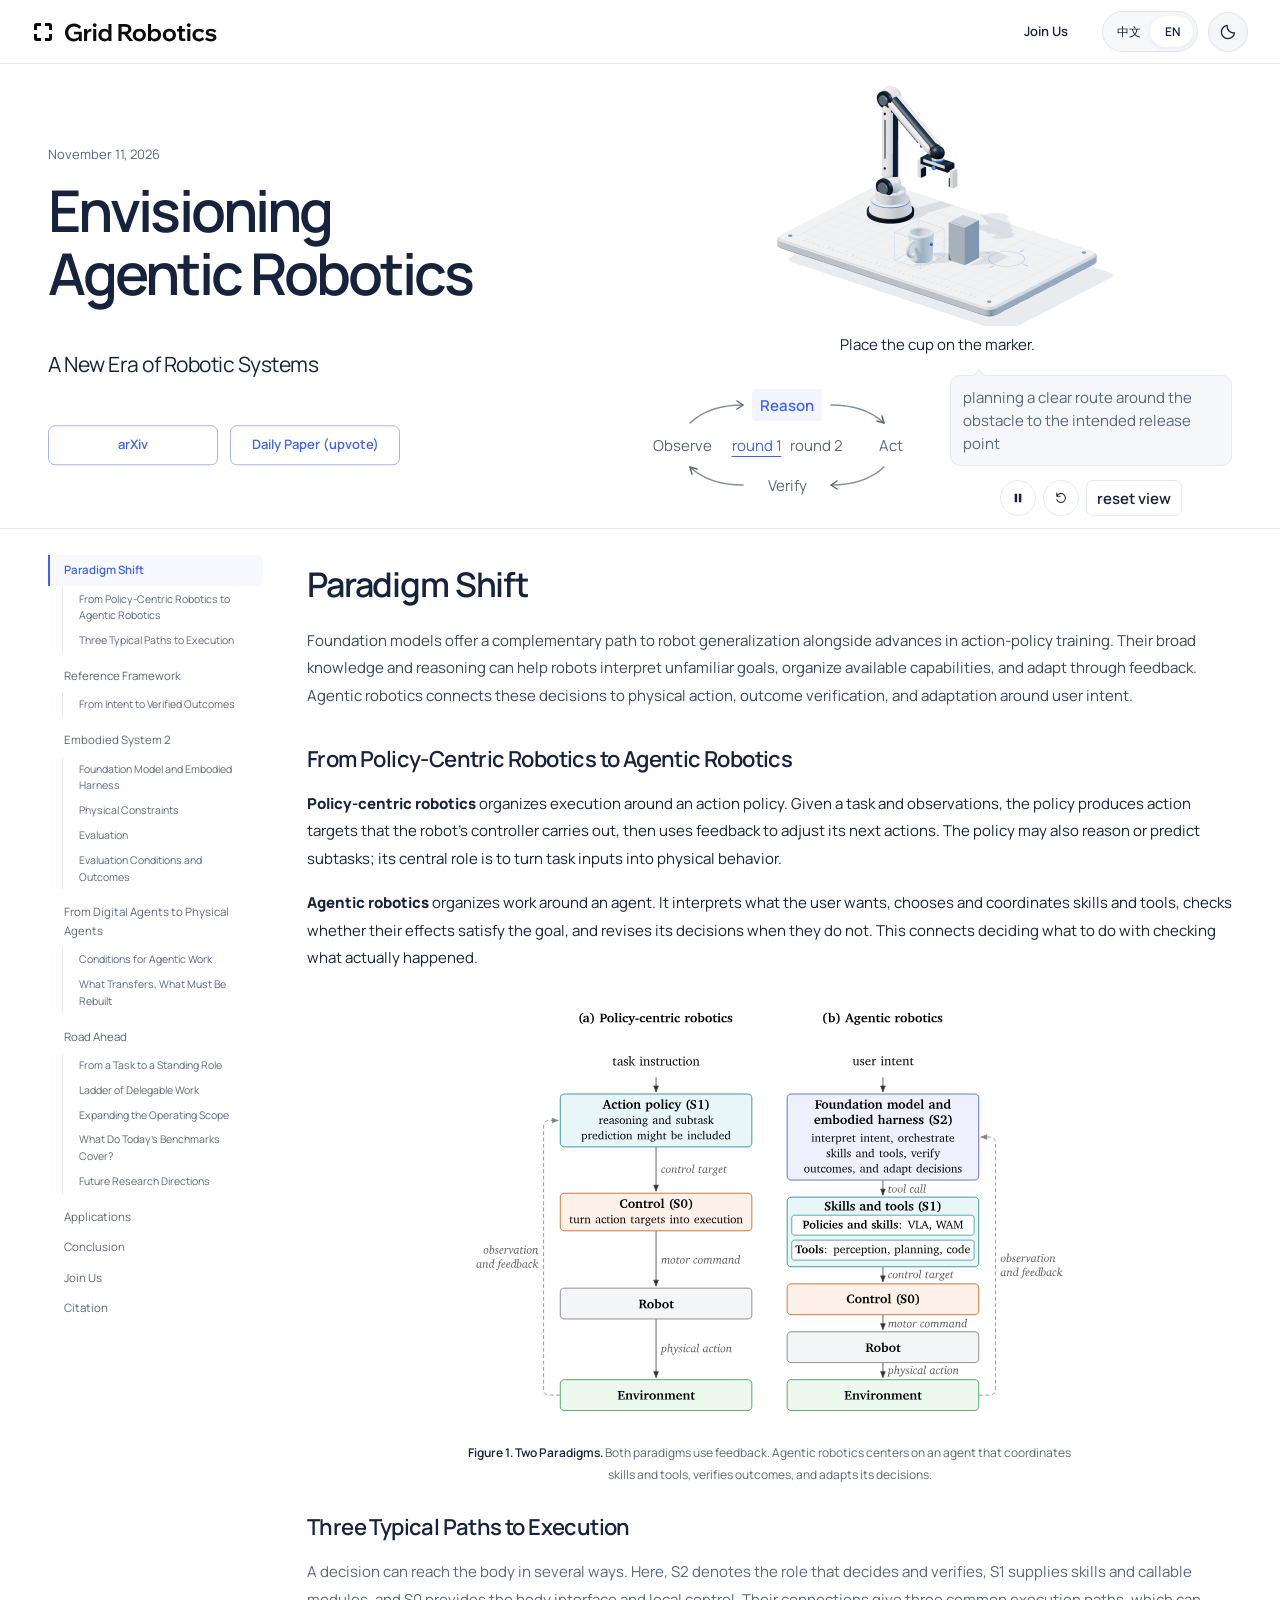
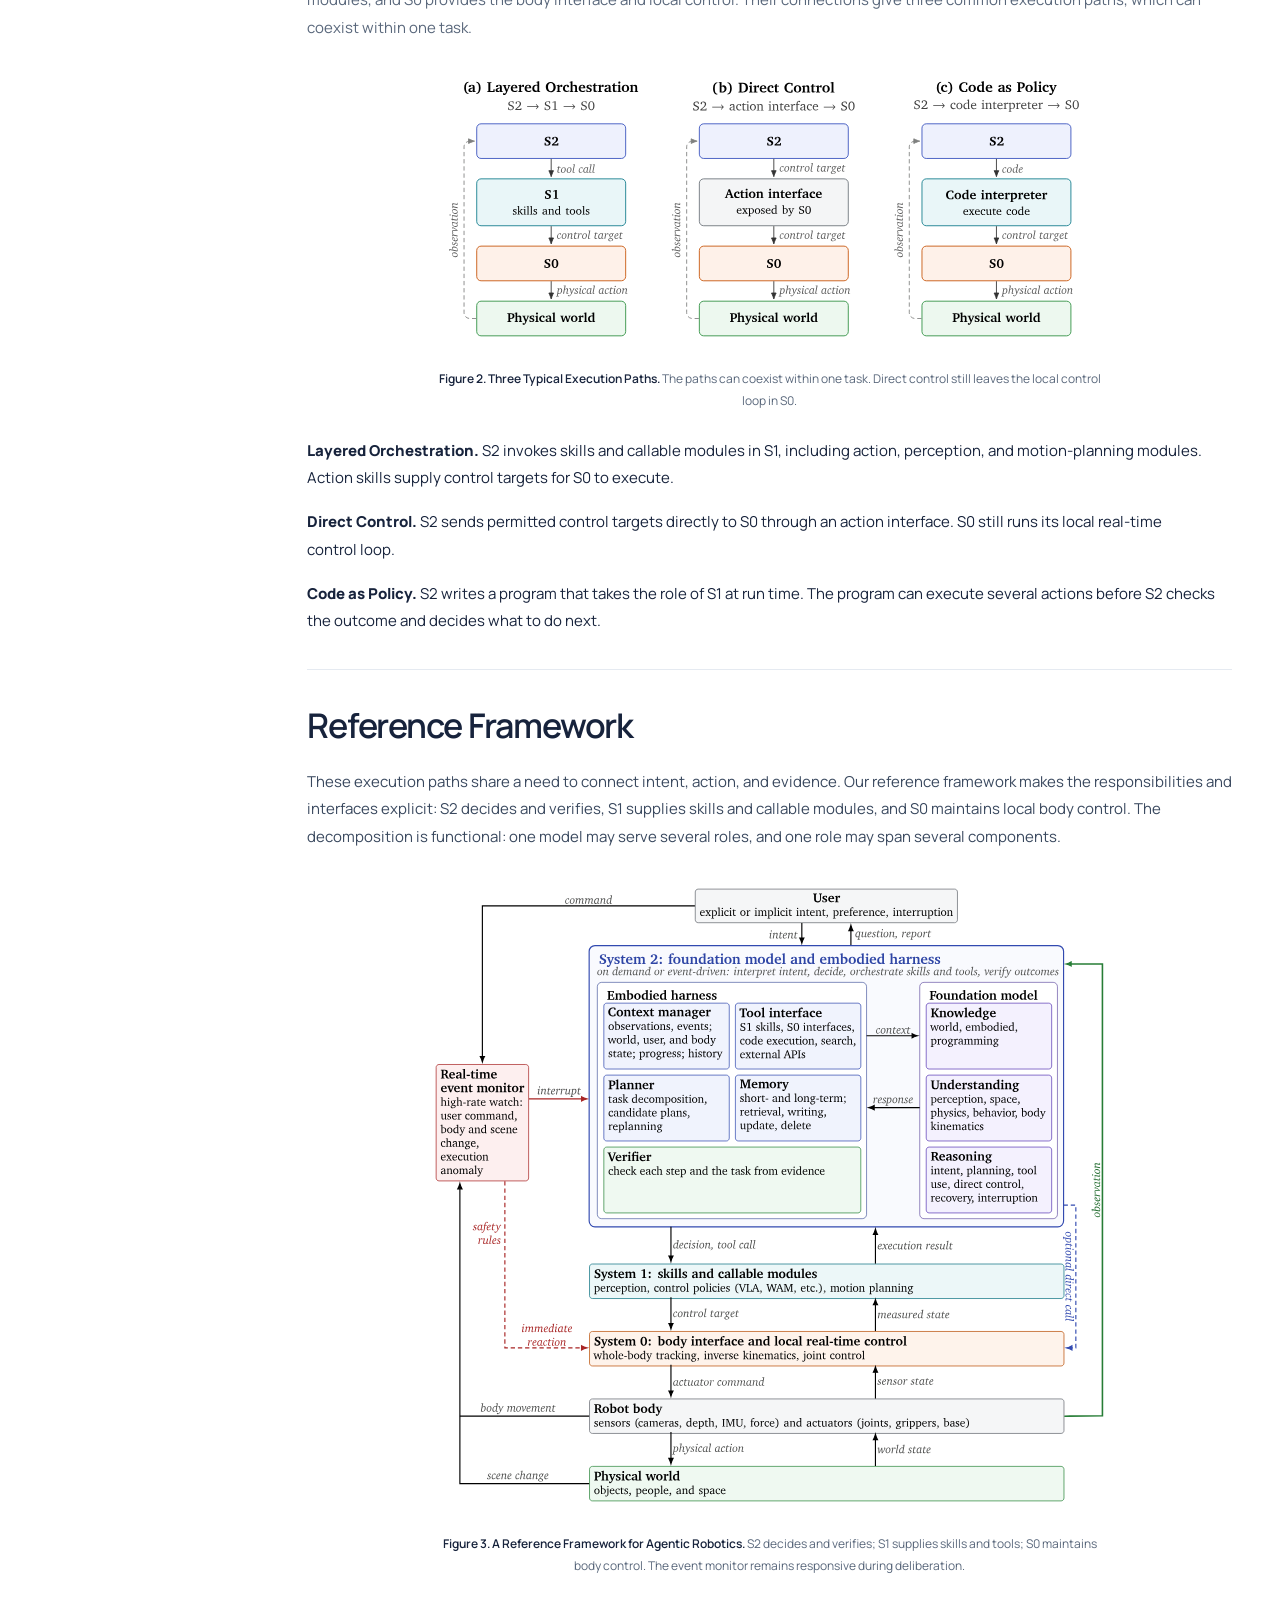
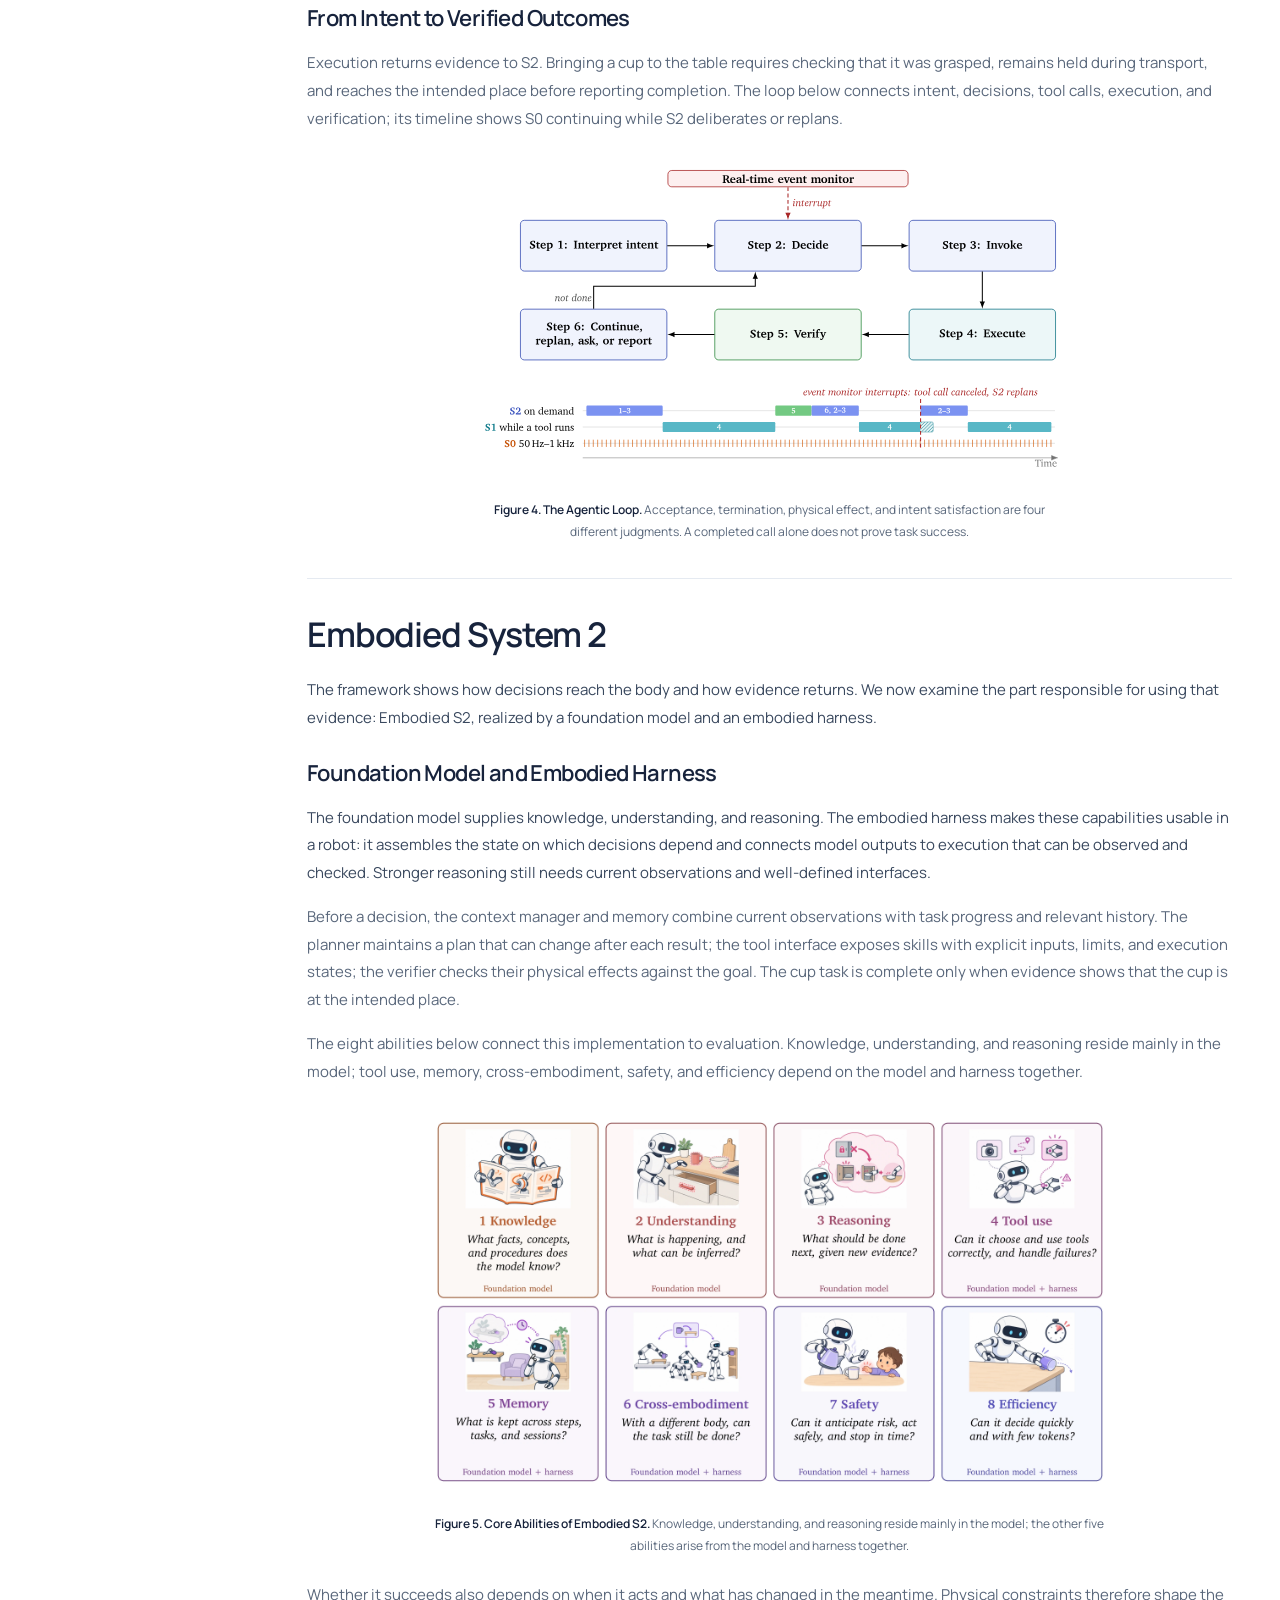
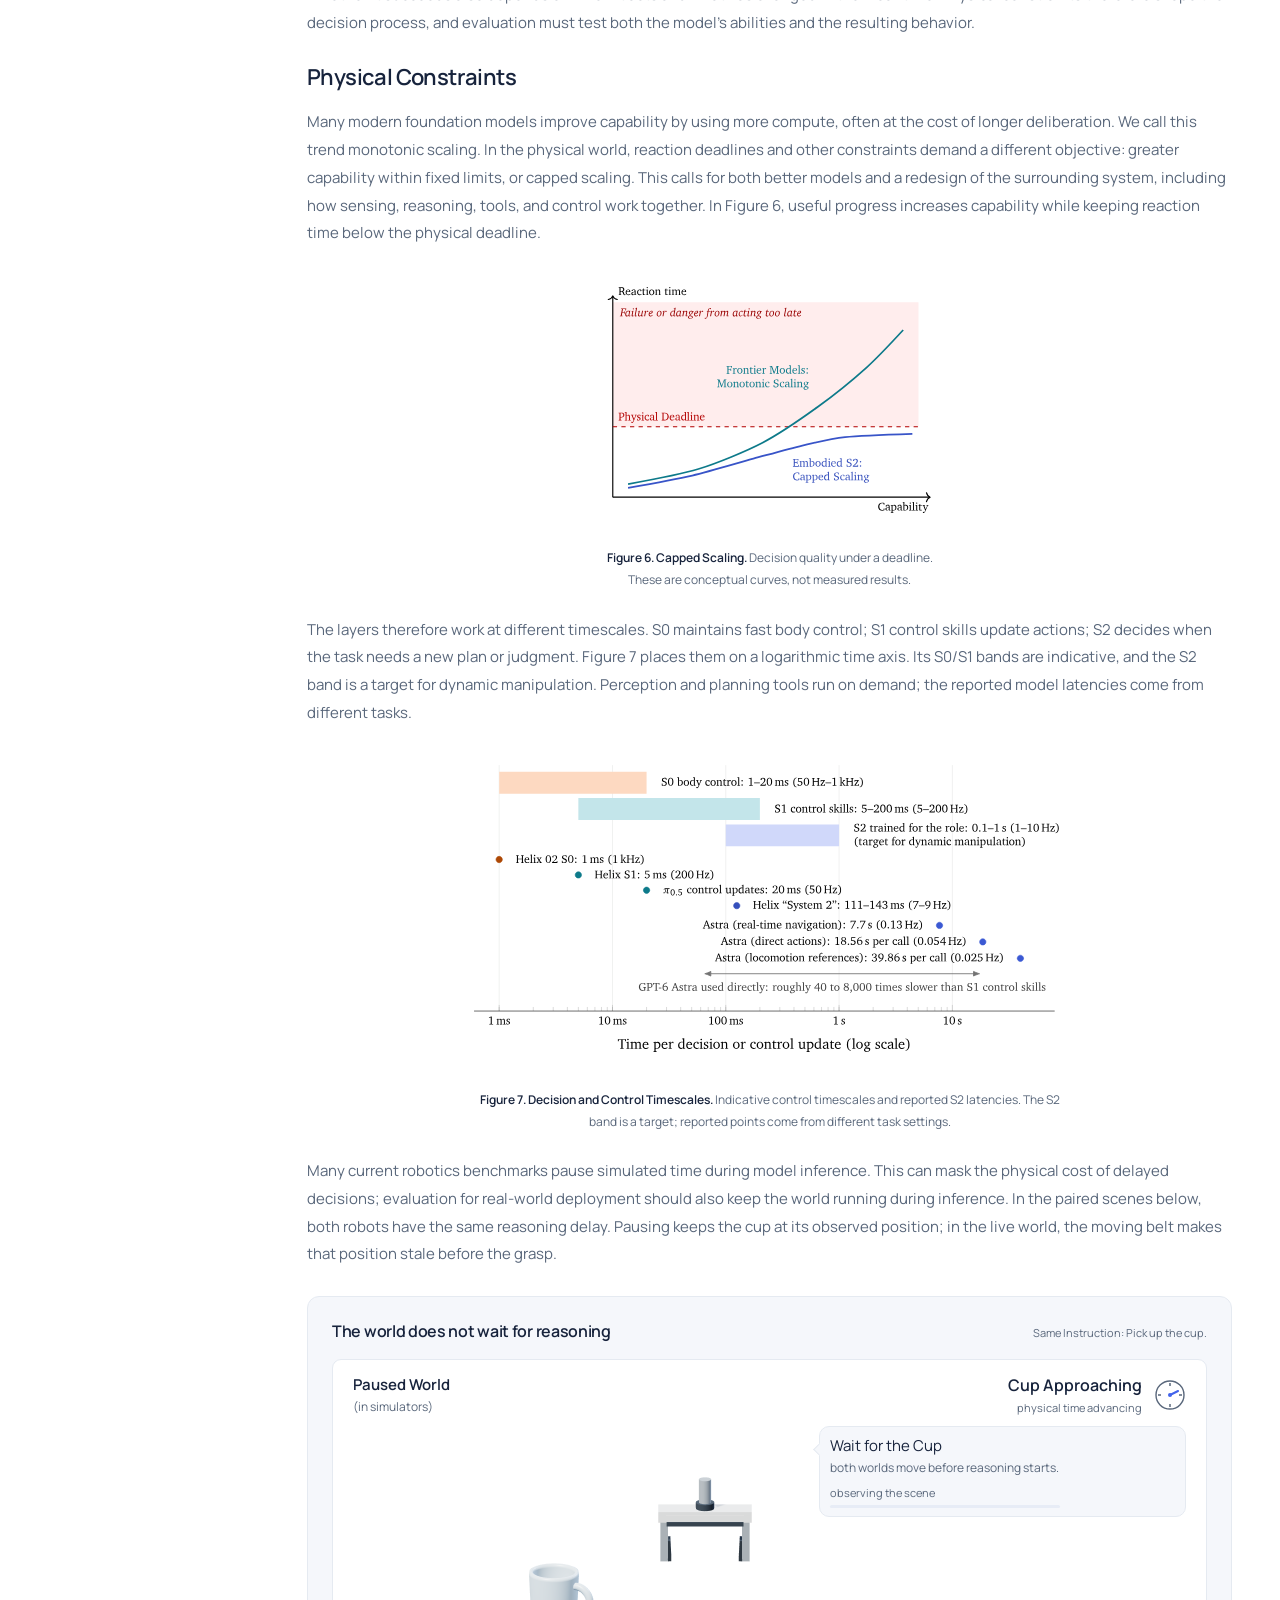
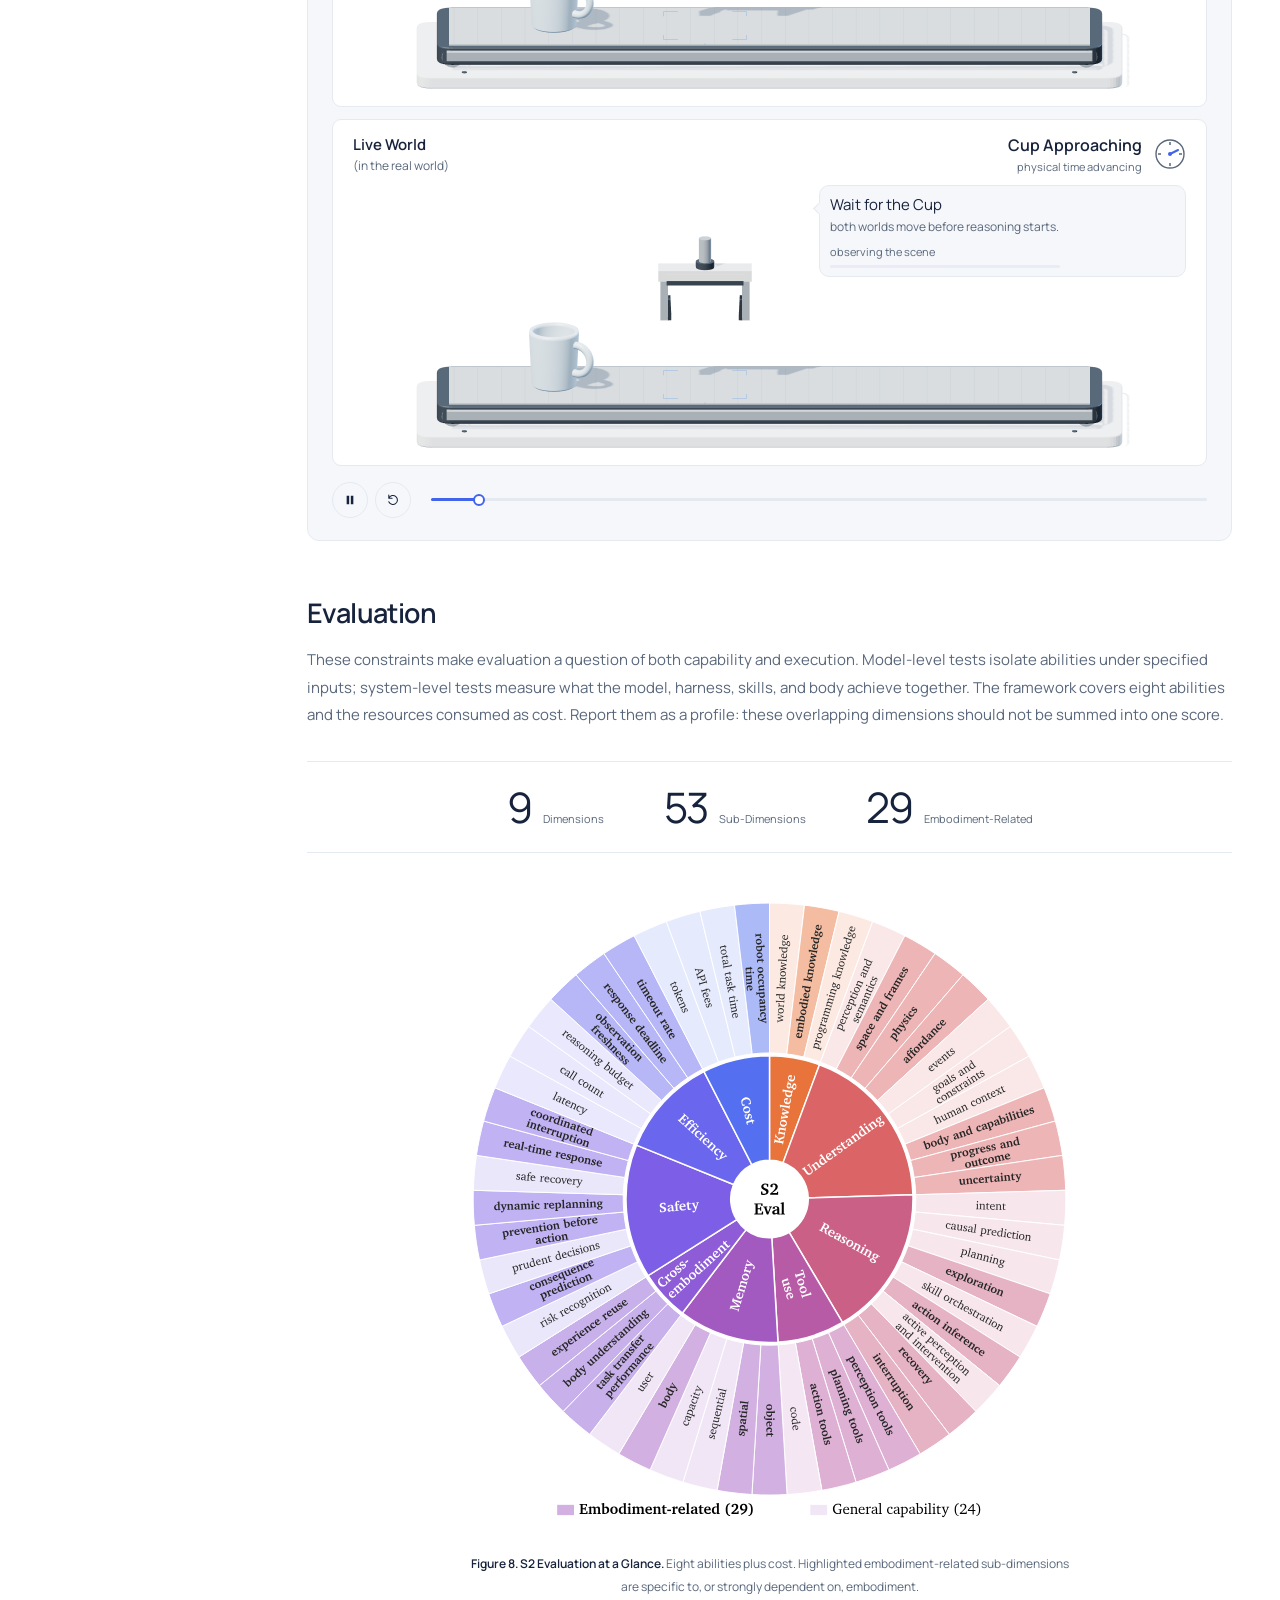
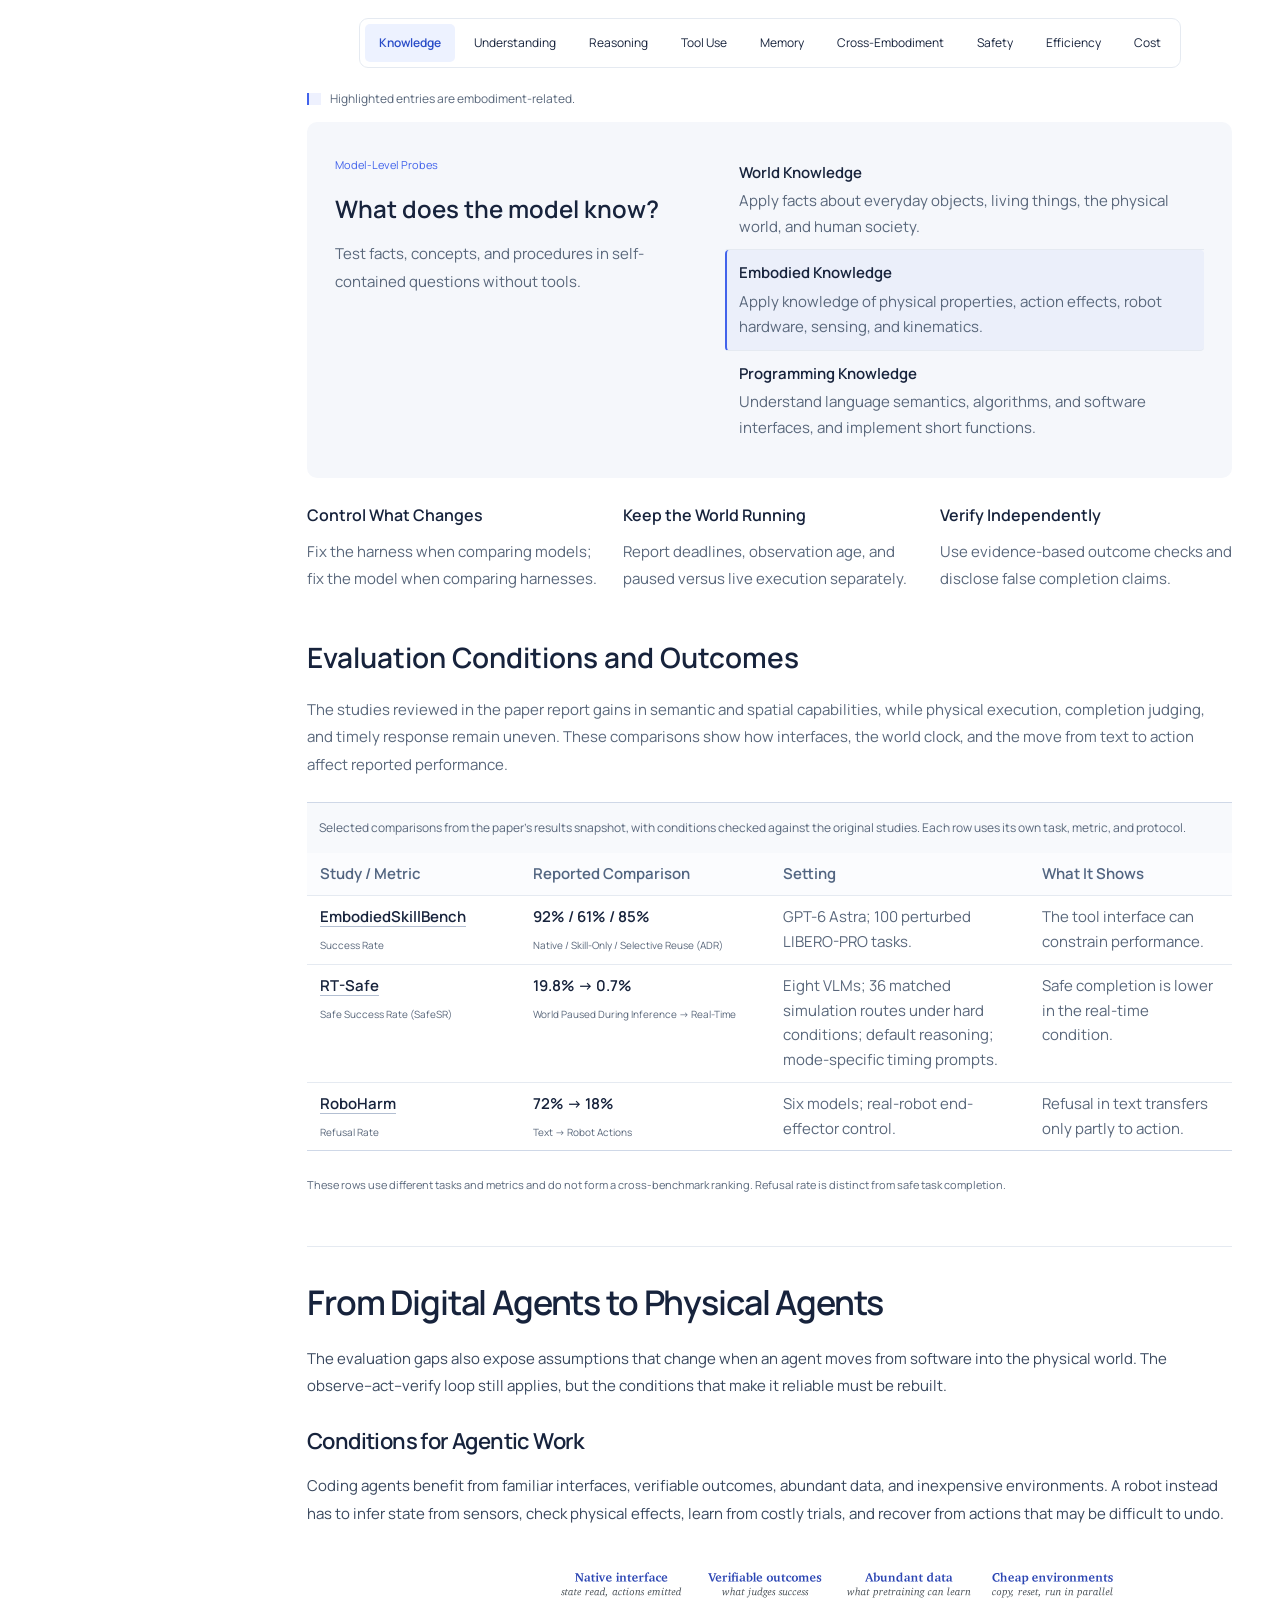
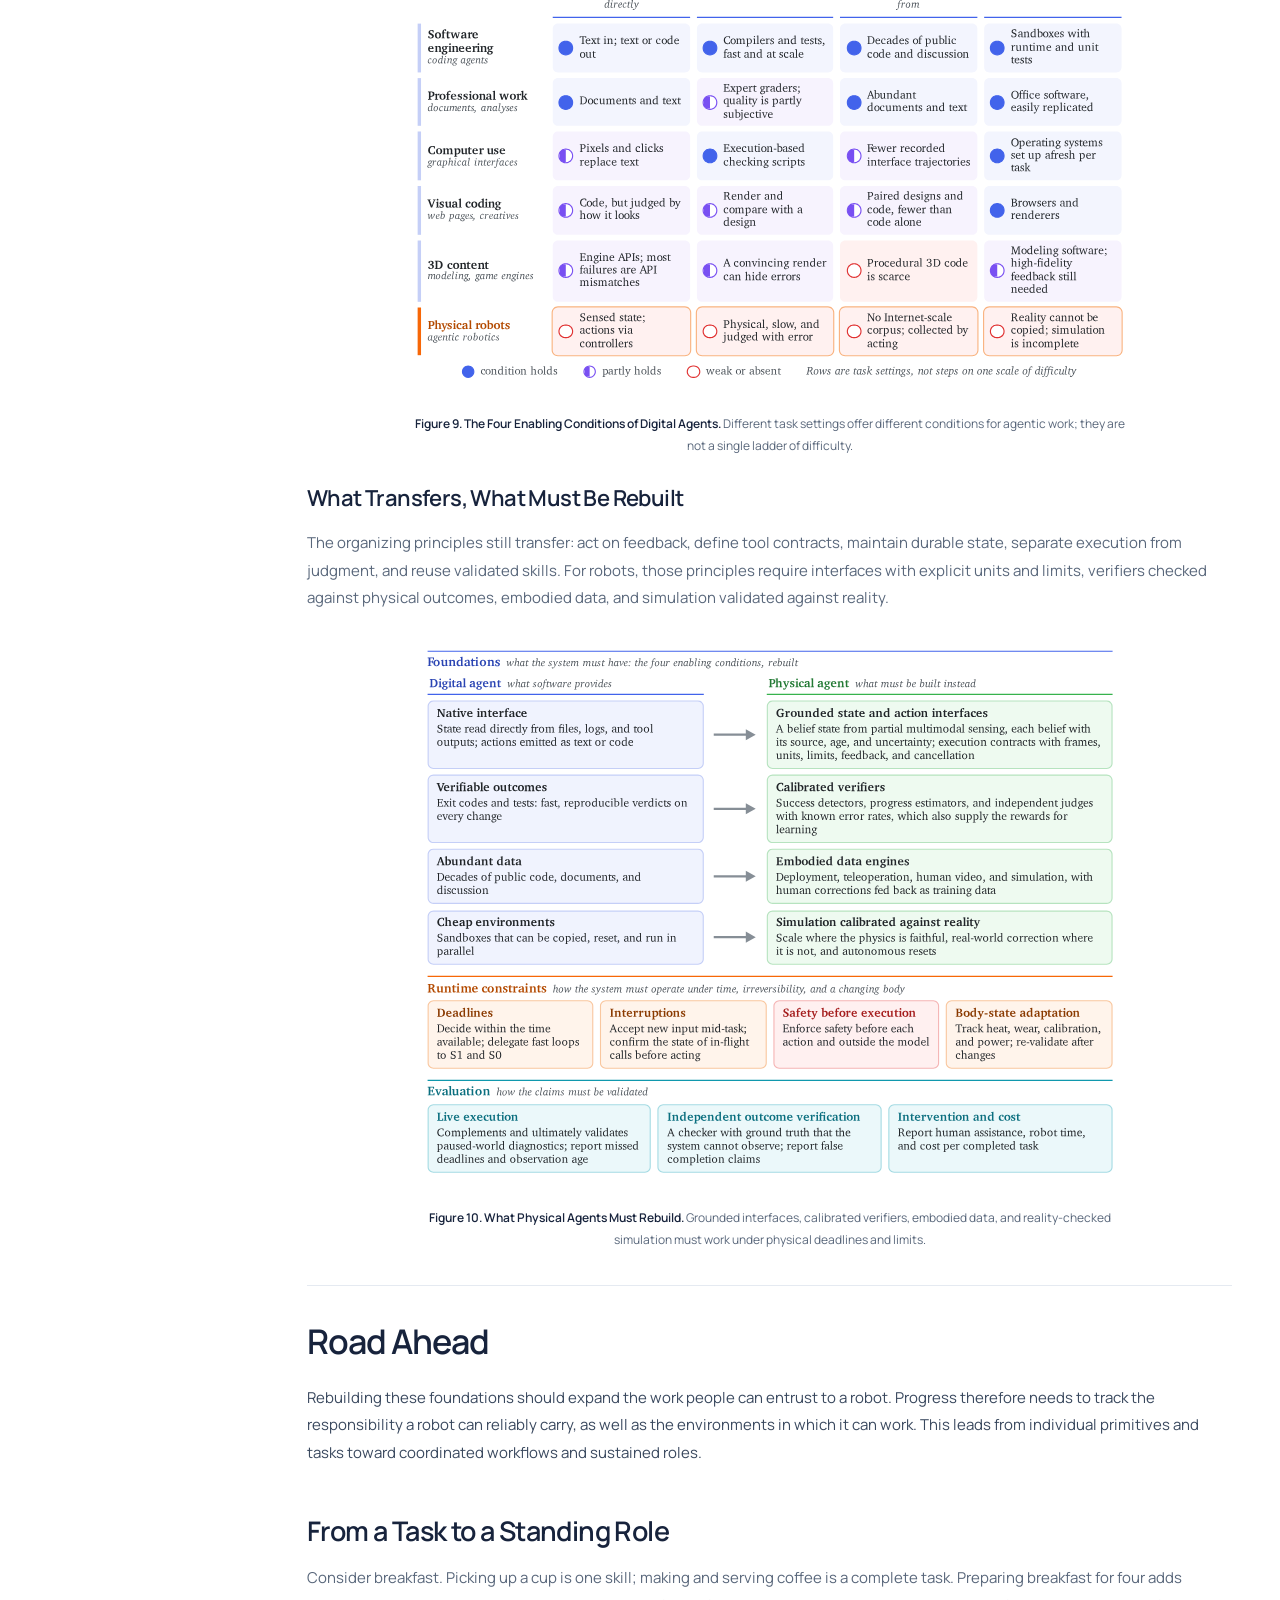
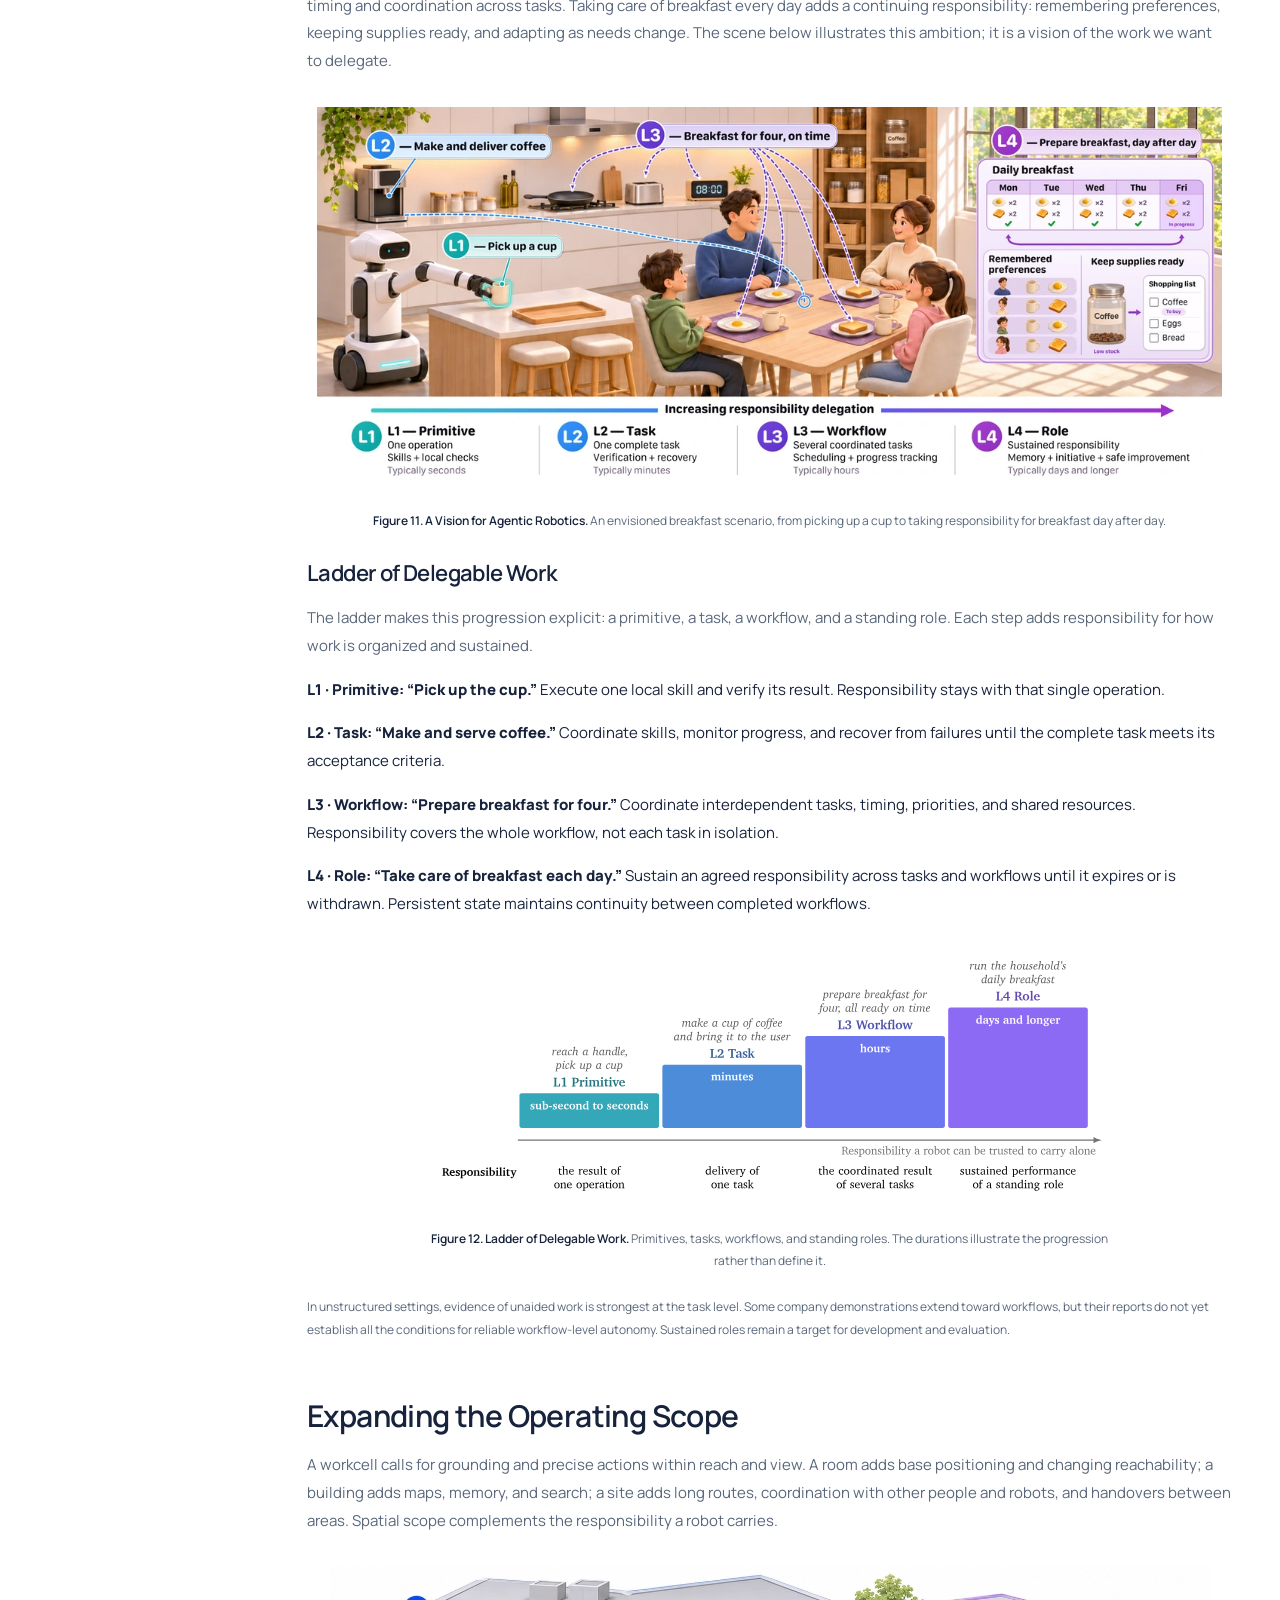
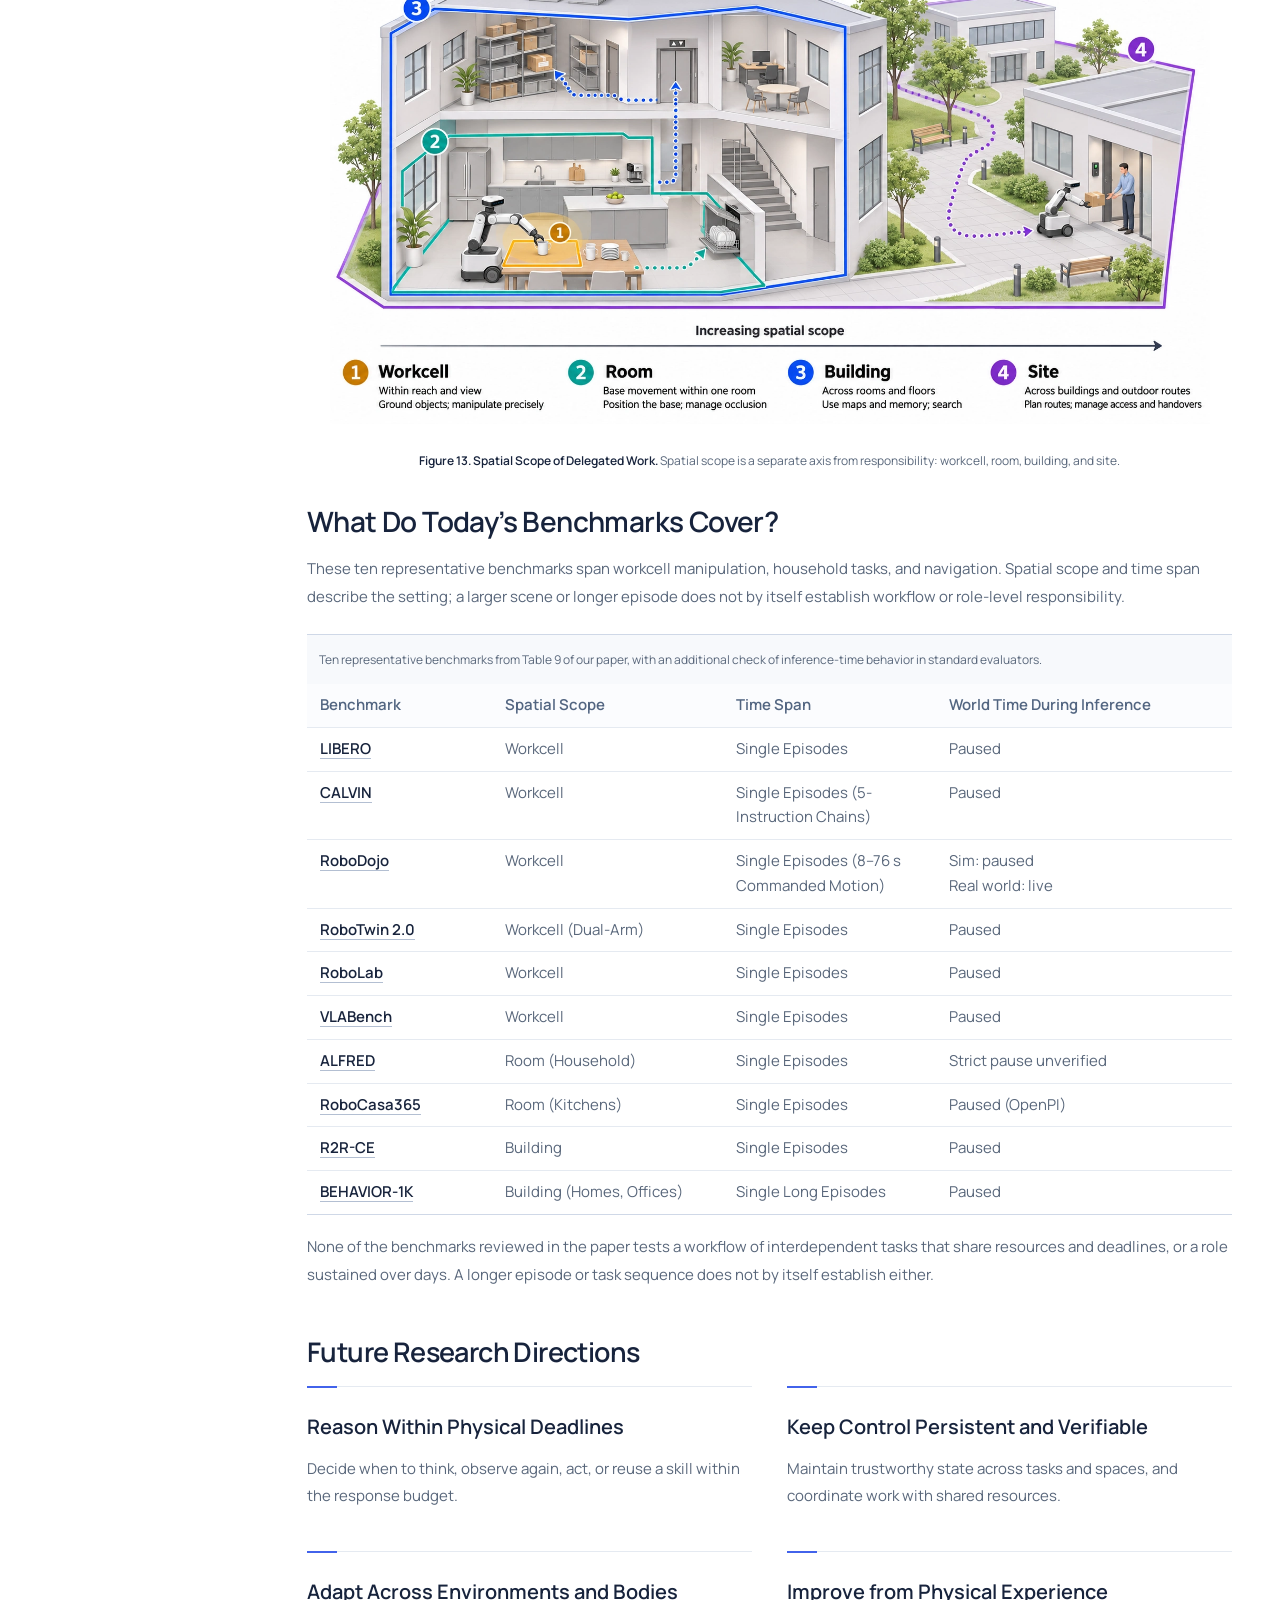
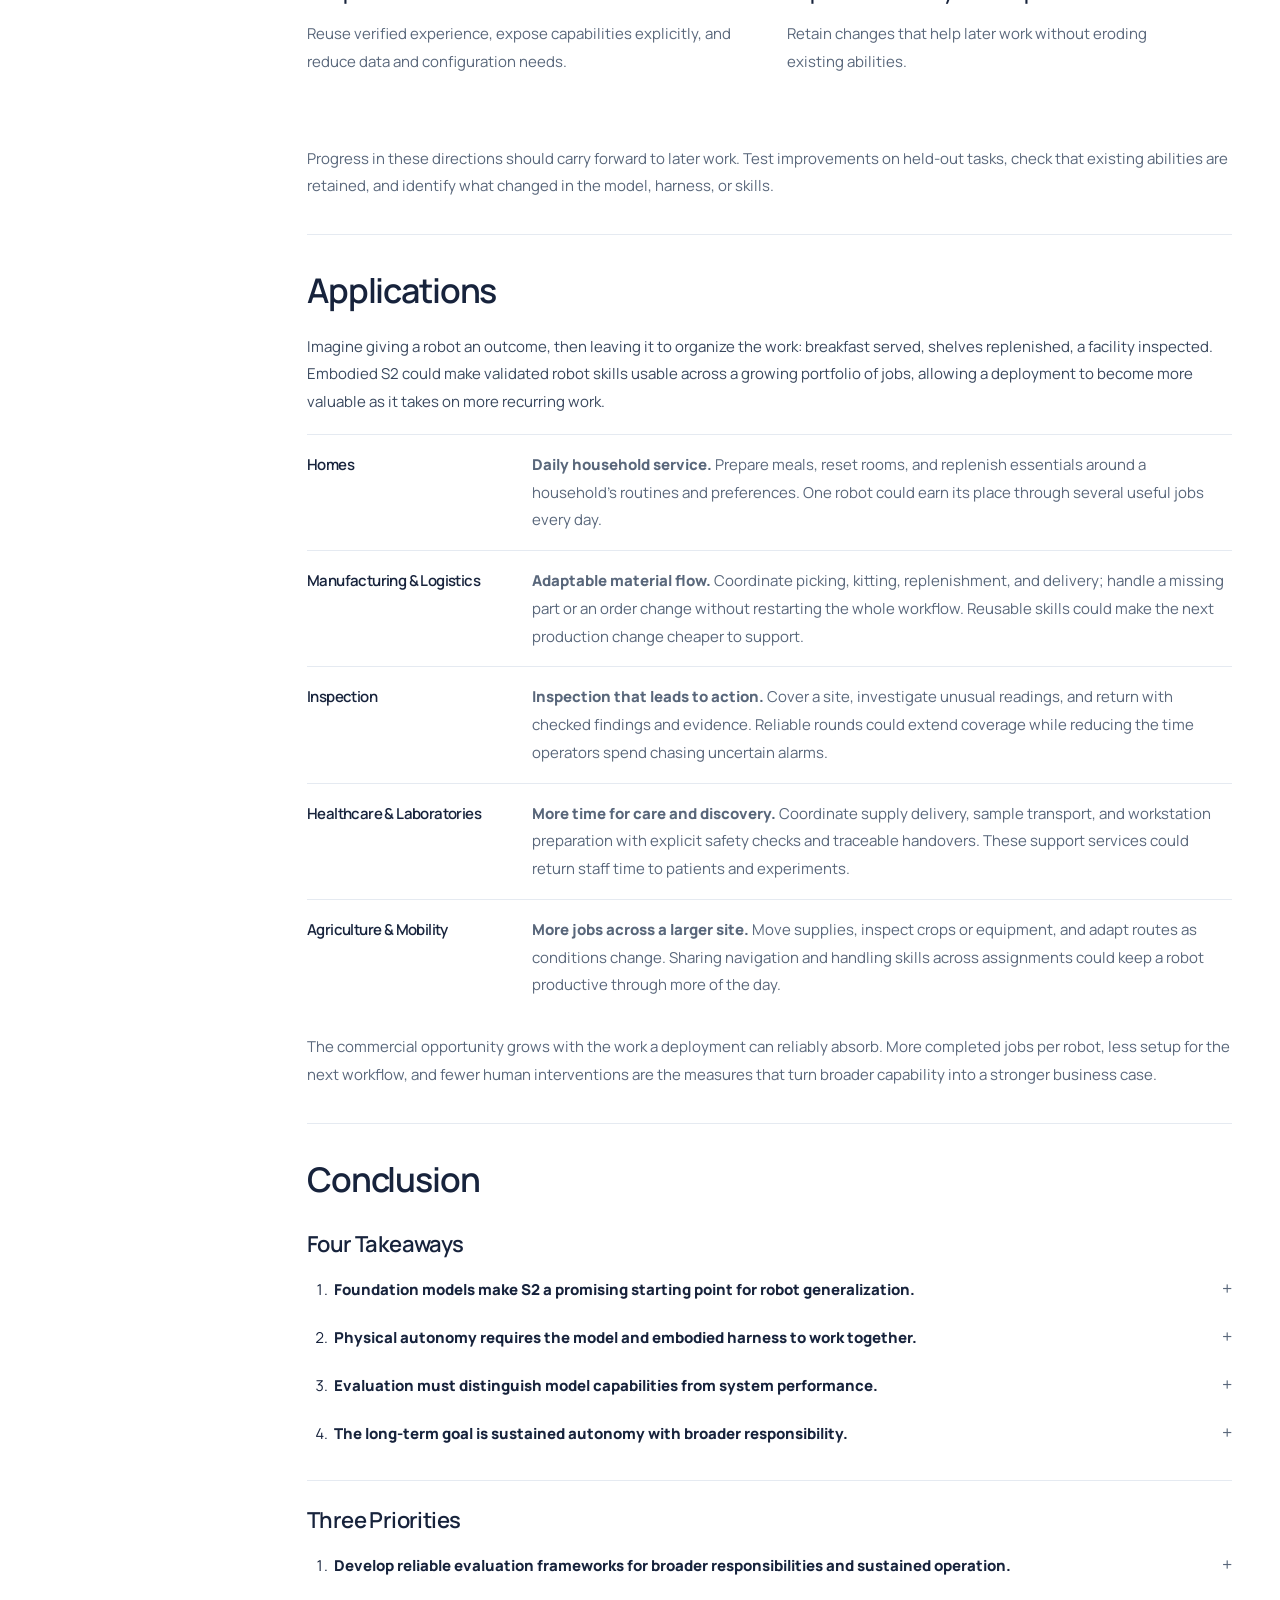
==== commit 008f800b: "Initial commit" ====
--- a/index.html
+++ b/index.html
@@ -1,12 +1,12 @@
-<!doctype html><html lang="en" data-theme="light"><head><meta charset="utf-8"><meta name="viewport" content="width=device-width,initial-scale=1"><meta name="theme-color" content="#ffffff"><meta name="robots" content="noindex,nofollow"><title>Envisioning Agentic Robotics · Grid Robotics</title><meta name="description" content="A framework, evaluation principles, and research roadmap for agentic robotics."><link rel="icon" href="assets/brand/favicon.ico?v=20261112-final18" sizes="32x32"><link rel="icon" href="assets/brand/favicon-32.png?v=20261112-final18" type="image/png" sizes="32x32"><link rel="apple-touch-icon" href="assets/brand/apple-touch-icon-180.png?v=20261112-final18"><meta name="application-name" content="Grid Robotics"><meta name="apple-mobile-web-app-title" content="Grid Robotics"><link id="site-manifest" rel="manifest" href="assets/brand/site.webmanifest?v=20261112-final18"><link id="site-favicon" rel="icon" href="assets/brand/favicon.svg?v=20261112-final18" type="image/svg+xml"><script>(()=>{let lang='en',theme='light';try{theme=localStorage.getItem('grid-theme')==='dark'?'dark':'light';lang=localStorage.getItem('grid-language')||'en'}catch{}lang=new URLSearchParams(location.search).get('lang')||lang;const zh=lang==='zh';document.documentElement.dataset.theme=theme;document.documentElement.lang=zh?'zh-CN':'en';document.querySelector('#site-manifest').href='assets/brand/site'+(zh?'-zh':'')+'.webmanifest?v=20261112-final18';document.querySelectorAll('meta[name="application-name"],meta[name="apple-mobile-web-app-title"]').forEach(meta=>meta.content=zh?'理格万物':'Grid Robotics')})();</script><link rel="stylesheet" href="styles.css?v=20261113-eval44"><script src="content.js?v=20261113-eval44" defer></script><script src="figure-viewer.js?v=20261112-final18" defer></script><script src="evaluation-data.js?v=20261113-eval44" defer></script><script src="app.js?v=20261113-eval44" defer></script><link rel="stylesheet" href="refinement.css?v=20261112-final18">
+<!doctype html><html lang="en" data-theme="light"><head><meta charset="utf-8"><meta name="viewport" content="width=device-width,initial-scale=1"><meta name="theme-color" content="#ffffff"><meta name="robots" content="noindex,nofollow"><title>Envisioning Agentic Robotics · Grid Robotics</title><meta name="description" content="A framework, evaluation principles, and research roadmap for agentic robotics."><link rel="icon" href="assets/brand/favicon.ico?v=20261112-final18" sizes="32x32"><link rel="icon" href="assets/brand/favicon-32.png?v=20261112-final18" type="image/png" sizes="32x32"><link rel="apple-touch-icon" href="assets/brand/apple-touch-icon-180.png?v=20261112-final18"><meta name="application-name" content="Grid Robotics"><meta name="apple-mobile-web-app-title" content="Grid Robotics"><link id="site-manifest" rel="manifest" href="assets/brand/site.webmanifest?v=20261112-final18"><link id="site-favicon" rel="icon" href="assets/brand/favicon.svg?v=20261112-final18" type="image/svg+xml"><script>(()=>{let lang='en',theme='light';try{theme=localStorage.getItem('grid-theme')==='dark'?'dark':'light';lang=localStorage.getItem('grid-language')||'en'}catch{}lang=new URLSearchParams(location.search).get('lang')||lang;const zh=lang==='zh';document.documentElement.dataset.theme=theme;document.documentElement.lang=zh?'zh-CN':'en';document.querySelector('#site-manifest').href='assets/brand/site'+(zh?'-zh':'')+'.webmanifest?v=20261112-final18';document.querySelectorAll('meta[name="application-name"],meta[name="apple-mobile-web-app-title"]').forEach(meta=>meta.content=zh?'理格万物':'Grid Robotics')})();</script><link rel="stylesheet" href="styles.css?v=20261113-eval44"><script src="content.js?v=20261116-arxiv47" defer></script><script src="figure-viewer.js?v=20261112-final18" defer></script><script src="evaluation-data.js?v=20261113-eval44" defer></script><script src="app.js?v=20261116-arxiv47" defer></script><link rel="stylesheet" href="refinement.css?v=20261112-final18">
 
 <link rel="stylesheet" href="time-demo.css?v=20261113-controls35"><script src="time-demo.js?v=20261113-top36" defer></script>
 <link rel="stylesheet" href="navigation.css?v=20261112-audit28">
 <script src="polish.js?v=20261113-final39" defer></script>
 <link rel="stylesheet" href="brand.css?v=20261112-audit28">
-<link rel="stylesheet" href="concept.css?v=20261113-align46"><script type="module" src="concept.js?v=20261113-align46"></script>
+<link rel="stylesheet" href="concept.css?v=20261116-arxiv47"><script type="module" src="concept.js?v=20261113-align46"></script>
 <script src="visit.js?v=20261113-service42" defer></script></head><body><a data-i18n="skip" class="skip" href="#main">Skip to Content</a><header class="masthead"><a href="#" class="brand" aria-label="Grid Robotics"><picture class="brand-lockup brand-light" data-brand-language="en"><source media="(max-width: 340px)" srcset="assets/brand/lockup_small_14px_black.svg?v=20261112-final18"><source media="(max-width: 700px)" srcset="assets/brand/lockup_small_20px_black.svg?v=20261112-final18"><img src="assets/brand/lockup_small_20px_black.svg?v=20261112-final18" width="1058" height="106" alt="" aria-hidden="true"></picture><picture class="brand-lockup brand-dark" data-brand-language="en"><source media="(max-width: 340px)" srcset="assets/brand/lockup_small_14px_white.svg?v=20261112-final18"><source media="(max-width: 700px)" srcset="assets/brand/lockup_small_20px_white.svg?v=20261112-final18"><img src="assets/brand/lockup_small_20px_white.svg?v=20261112-final18" width="1058" height="106" alt="" aria-hidden="true"></picture><picture class="brand-lockup brand-light" data-brand-language="zh"><source media="(max-width: 340px)" srcset="assets/brand/lockup_zh_small_14px_black.svg?v=20261112-final18"><source media="(max-width: 700px)" srcset="assets/brand/lockup_zh_small_20px_black.svg?v=20261112-final18"><img src="assets/brand/lockup_zh_small_20px_black.svg?v=20261112-final18" width="645" height="106" alt="" aria-hidden="true"></picture><picture class="brand-lockup brand-dark" data-brand-language="zh"><source media="(max-width: 340px)" srcset="assets/brand/lockup_zh_small_14px_white.svg?v=20261112-final18"><source media="(max-width: 700px)" srcset="assets/brand/lockup_zh_small_20px_white.svg?v=20261112-final18"><img src="assets/brand/lockup_zh_small_20px_white.svg?v=20261112-final18" width="645" height="106" alt="" aria-hidden="true"></picture></a><nav aria-label="Main Navigation"><a class="header-join header-destination" href="index.html#join-us" data-project-link data-i18n="join.title">Join Us</a></nav><div class="header-controls"><div class="language-switch" role="group" aria-label="Language / 语言"><button type="button" data-lang="zh" aria-pressed="false">中文</button><button type="button" data-lang="en" aria-pressed="true">EN</button><i aria-hidden="true"></i></div><button class="theme-toggle" id="theme-toggle" type="button" aria-label="Switch to dark mode" aria-pressed="false" title="Switch to dark mode"><svg class="moon-icon" viewBox="0 0 24 24" aria-hidden="true"><path d="M20.7 13.1A8.7 8.7 0 0 1 10.9 3.3 8.8 8.8 0 1 0 20.7 13.1Z"/></svg><svg class="sun-icon" viewBox="0 0 24 24" aria-hidden="true"><circle cx="12" cy="12" r="4"/><path d="M12 2v2m0 16v2M2 12h2m16 0h2M4.9 4.9l1.4 1.4m11.4 11.4 1.4 1.4M4.9 19.1l1.4-1.4M17.7 6.3l1.4-1.4"/></svg></button></div></header><main id="main"><section class="concept-hero wrap">
-<div class="concept-copy"><time class="hero-date" datetime="2026-11-11">November 11, 2026</time><h1 data-i18n="hero.title">Envisioning<br>Agentic Robotics</h1><p class="subtitle" data-i18n="hero.subtitle">A New Era of Robotic Systems</p><div class="hero-resources" aria-label="Paper resources"><button type="button" class="hero-resource hero-arxiv" disabled aria-disabled="true" data-i18n="hero.arxiv">arXiv <span>(Coming Soon)</span></button><a class="hero-resource hero-paper" href="assets/agentic-robotics-roadmap-web.pdf?v=20261113-eval44" target="_blank" rel="noopener noreferrer" title="Read the Paper (PDF)">Paper</a></div></div>
+<div class="concept-copy"><time class="hero-date" datetime="2026-11-11">November 11, 2026</time><h1 data-i18n="hero.title">Envisioning<br>Agentic Robotics</h1><p class="subtitle" data-i18n="hero.subtitle">A New Era of Robotic Systems</p><div class="hero-resources" aria-label="Paper resources"><a class="hero-resource hero-arxiv" href="https://arxiv.org/abs/2611.18359" target="_blank" rel="noopener noreferrer" title="Read the Paper on arXiv" data-i18n="hero.arxiv">arXiv</a><a class="hero-resource hero-daily-paper" href="https://huggingface.co/papers/2611.18359" target="_blank" rel="noopener noreferrer" title="Upvote on Hugging Face Daily Papers" data-i18n="hero.dailyPaper">Daily Paper (upvote)</a></div></div>
 <div class="scene-exhibit" role="group" aria-label="Conceptual robot sequence">
 
 <div class="scene-viewport"><div id="hero-canvas" role="img" aria-label="A robot observes a cup, plans a route, moves it, and verifies its position."></div><img class="scene-fallback" src="hero-scene-fallback.svg?v=20261112-final18" alt="Robot arm and cup on a work surface" hidden></div>
@@ -176,6 +176,9 @@
 </section>
 <section id="research" class="article-subsection"><h3 data-i18n="research.title" class="" >Future Research Directions</h3><div class="research-directions"><article><h4 data-i18n="research.0.title" class="" >Reason Within Physical Deadlines</h4><p data-i18n="research.0.copy" class="" >Decide when to think, observe again, act, or reuse a skill within the response budget.</p></article><article><h4 data-i18n="research.1.title" class="" >Keep Control Persistent and Verifiable</h4><p data-i18n="research.1.copy" class="" >Maintain trustworthy state across tasks and spaces, and coordinate work with shared resources.</p></article><article><h4 data-i18n="research.2.title" class="" >Adapt Across Environments and Bodies</h4><p data-i18n="research.2.copy" class="" >Reuse verified experience, expose capabilities explicitly, and reduce data and configuration needs.</p></article><article><h4 data-i18n="research.3.title" class="" >Improve from Physical Experience</h4><p data-i18n="research.3.copy" class="" >Retain changes that help later work without eroding existing abilities.</p></article></div><p data-i18n="improve.distinction" class="" >Progress in these directions should carry forward to later work. Test improvements on held-out tasks, check that existing abilities are retained, and identify what changed in the model, harness, or skills.</p></section></section><section id="applications" class="article-section"><h2 data-i18n="applications.title" class="" >Applications</h2><p data-i18n="apps.lead" class="lead" >Imagine giving a robot an outcome, then leaving it to organize the work: breakfast served, shelves replenished, a facility inspected. Embodied S2 could make validated robot skills usable across a growing portfolio of jobs, allowing a deployment to become more valuable as it takes on more recurring work.</p><div class="application-list"><div><h3 data-i18n="app.0.title" class="" >Homes</h3><p data-i18n="app.0.copy" class="" ><strong>Daily household service.</strong> Prepare meals, reset rooms, and replenish essentials around a household’s routines and preferences. One robot could earn its place through several useful jobs every day.</p></div><div><h3 data-i18n="app.1.title" class="" >Manufacturing & Logistics</h3><p data-i18n="app.1.copy" class="" ><strong>Adaptable material flow.</strong> Coordinate picking, kitting, replenishment, and delivery; handle a missing part or an order change without restarting the whole workflow. Reusable skills could make the next production change cheaper to support.</p></div><div><h3 data-i18n="app.2.title" class="" >Inspection</h3><p data-i18n="app.2.copy" class="" ><strong>Inspection that leads to action.</strong> Cover a site, investigate unusual readings, and return with checked findings and evidence. Reliable rounds could extend coverage while reducing the time operators spend chasing uncertain alarms.</p></div><div><h3 data-i18n="app.3.title" class="" >Healthcare & Laboratories</h3><p data-i18n="app.3.copy" class="" ><strong>More time for care and discovery.</strong> Coordinate supply delivery, sample transport, and workstation preparation with explicit safety checks and traceable handovers. These support services could return staff time to patients and experiments.</p></div><div><h3 data-i18n="app.4.title" class="" >Agriculture & Mobility</h3><p data-i18n="app.4.copy" class="" ><strong>More jobs across a larger site.</strong> Move supplies, inspect crops or equipment, and adapt routes as conditions change. Sharing navigation and handling skills across assignments could keep a robot productive through more of the day.</p></div></div><p data-i18n="apps.limit" class="" >The commercial opportunity grows with the work a deployment can reliably absorb. More completed jobs per robot, less setup for the next workflow, and fewer human interventions are the measures that turn broader capability into a stronger business case.</p></section><section id="conclusion" class="article-section conclusion-section"><h2 data-i18n="conclusion.title">Conclusion</h2><div class="conclusion-surface"><div class="conclusion-takeaways conclusion-panel"><h3 data-i18n="conclusion.takeaways">Four Takeaways</h3><ol class="takeaway-list"><li><details class="conclusion-detail"><summary><strong data-i18n="takeaway.0.title">Foundation models make S2 a promising starting point for robot generalization.</strong></summary><p class="conclusion-explanation" data-i18n="takeaway.0.body">Their broad knowledge and reasoning can help robots understand unfamiliar goals and situations, organize available capabilities, and adapt through feedback, alongside advances in action-policy training.</p></details></li><li><details class="conclusion-detail"><summary><strong data-i18n="takeaway.1.title">Physical autonomy requires the model and embodied harness to work together.</strong></summary><p class="conclusion-explanation" data-i18n="takeaway.1.body">They must support effective, verifiable action under constraints of time, embodiment, uncertainty, and safety. These constraints must shape reasoning, execution, and adaptation.</p></details></li><li><details class="conclusion-detail"><summary><strong data-i18n="takeaway.2.title">Evaluation must distinguish model capabilities from system performance.</strong></summary><p class="conclusion-explanation" data-i18n="takeaway.2.body">Assess both what the model can do and how its capabilities contribute to reliable outcomes in the complete closed-loop system.</p></details></li><li><details class="conclusion-detail"><summary><strong data-i18n="takeaway.3.title">The long-term goal is sustained autonomy with broader responsibility.</strong></summary><p class="conclusion-explanation" data-i18n="takeaway.3.body">Progress extends from individual primitives and tasks to coordinated workflows and standing roles, measured by the breadth and duration of work people can reliably entrust to robots.</p></details></li></ol></div><div class="conclusion-call conclusion-panel"><h3 data-i18n="conclusion.call">Three Priorities</h3><ol><li><details class="conclusion-detail"><summary><strong data-i18n="recommendation.0.title">Develop reliable evaluation frameworks for broader responsibilities and sustained operation.</strong></summary><p class="conclusion-explanation" data-i18n="recommendation.0.body">Complement simulation with real-robot testing and cover higher levels of responsibility and broader spatial scopes. Assess sustained performance under changing conditions, including recovery from failure.</p></details></li><li><details class="conclusion-detail"><summary><strong data-i18n="recommendation.1.title">Develop embodied-native reasoning that integrates perception, reasoning, and action.</strong></summary><p class="conclusion-explanation" data-i18n="recommendation.1.body">Improve decisions within the time available for action, rather than relying on longer deliberation alone. Work toward reasoning that integrates perception, reasoning, and action in response to the dynamics and urgency of physical tasks.</p></details></li><li><details class="conclusion-detail"><summary><strong data-i18n="recommendation.2.title">Standardize reporting for reproducible comparisons and clear attribution of results.</strong></summary><p class="conclusion-explanation" data-i18n="recommendation.2.body">Make the model, harness, available capabilities, evaluation conditions, inference budgets, response times, and human assistance explicit. Enable reproducible comparisons and distinguish model capabilities from the support provided by the surrounding system.</p></details></li></ol></div></div></section><section id="join-us" class="article-section join-section"><h2 data-i18n="join.title">Join Us</h2><p class="lead" data-i18n="join.lead">Build intelligence that works in the physical world.</p><p data-i18n="join.copy">Turning advances in AI into capable robots takes both fundamental research and thoughtful engineering. We welcome researchers and engineers who ask ambitious questions, test ideas rigorously, and care about making systems work in the real world. If you want to help shape the future of agentic robotics, we’d like to hear from you.</p><p class="join-contact" data-i18n="join.contact">Send a brief introduction and your CV, portfolio, or selected work to:</p><div class="join-actions"><a class="join-email" href="mailto:contact@gridrobotics.space">contact@gridrobotics.space</a><button type="button" class="copy-email copy-action" data-copy="email" data-i18n="join.copy-email" aria-live="polite">Copy</button></div></section><section id="citation" class="article-section citation-section"><div class="citation-heading"><h2 data-i18n="citation.title">Citation</h2><button data-i18n="citation.copy" class="copy-action" data-copy="citation" aria-live="polite" type="button" id="copy-citation">Copy</button></div><p class="citation-invitation" data-i18n="citation.invitation">If you find this project helpful, please consider citing our paper.</p><pre id="citation-code">@article{grid2026agentic,
   title = {Envisioning Agentic Robotics: A New Era of Robotic Systems},
-  author = {{Grid Robotics}},
+  author = {Qingfeng Lan and Duo Li and Siyao Li and Yiheng Lyu and
+            Shijian Lu and Zhenghao Qi and Shizun Wang and Xinchao Wang and
+            Ming Yang and Zhiqin Yang and Zuhao Yang and Tao Yu},
+  journal = {arXiv preprint arXiv:2611.18359},
   year = {2026}
 }</pre></section></div></div></main><footer class="wrap"><a class="footer-brand" href="#" aria-label="Grid Robotics"><picture class="brand-lockup brand-light" data-brand-language="en"><source media="(max-width: 340px)" srcset="assets/brand/lockup_small_14px_black.svg?v=20261112-final18"><source media="(max-width: 700px)" srcset="assets/brand/lockup_small_20px_black.svg?v=20261112-final18"><img src="assets/brand/lockup_small_20px_black.svg?v=20261112-final18" width="187" height="20" alt="" aria-hidden="true"></picture><picture class="brand-lockup brand-dark" data-brand-language="en"><source media="(max-width: 340px)" srcset="assets/brand/lockup_small_14px_white.svg?v=20261112-final18"><source media="(max-width: 700px)" srcset="assets/brand/lockup_small_20px_white.svg?v=20261112-final18"><img src="assets/brand/lockup_small_20px_white.svg?v=20261112-final18" width="187" height="20" alt="" aria-hidden="true"></picture><picture class="brand-lockup brand-light" data-brand-language="zh"><source media="(max-width: 340px)" srcset="assets/brand/lockup_zh_small_14px_black.svg?v=20261112-final18"><source media="(max-width: 700px)" srcset="assets/brand/lockup_zh_small_20px_black.svg?v=20261112-final18"><img src="assets/brand/lockup_zh_small_20px_black.svg?v=20261112-final18" width="111" height="20" alt="" aria-hidden="true"></picture><picture class="brand-lockup brand-dark" data-brand-language="zh"><source media="(max-width: 340px)" srcset="assets/brand/lockup_zh_small_14px_white.svg?v=20261112-final18"><source media="(max-width: 700px)" srcset="assets/brand/lockup_zh_small_20px_white.svg?v=20261112-final18"><img src="assets/brand/lockup_zh_small_20px_white.svg?v=20261112-final18" width="111" height="20" alt="" aria-hidden="true"></picture></a></footer><dialog id="figure-dialog" aria-label="Figure viewer"><div class="viewer-toolbar"><p id="viewer-title"></p><div><button data-i18n="viewer.out" class="" type="button" id="zoom-out" aria-label="Zoom out">−</button><button data-i18n="viewer.in" class="" type="button" id="zoom-in" aria-label="Zoom in">+</button><button data-i18n="viewer.reset" class="" type="button" id="zoom-fit">Fit</button><button data-i18n="viewer.close" class="" type="button" id="close-viewer">Close ×</button></div></div><div class="viewer-canvas"><img id="viewer-image" alt=""></div></dialog><a class="floating-top" href="#main" aria-label="Back to Top" title="Back to Top" hidden><svg viewBox="0 0 24 24" aria-hidden="true"><path d="m6 12 6-6 6 6M12 6v13"/></svg><span aria-hidden="true">TOP</span></a></body></html>
--- a/concept.css
+++ b/concept.css
@@ -55,12 +55,9 @@
 @media(prefers-reduced-motion:reduce){.scene-phase{transition:none}}
 
 .hero-resources{display:flex;align-items:stretch;gap:12px;margin-top:28px;max-width:352px}
-.hero-resource{display:inline-flex;align-items:center;justify-content:center;gap:5px;flex:1;min-width:0;min-height:40px;padding:8px 14px;border:1px solid var(--line);border-radius:7px;background:transparent;color:var(--ink);font-size:13px;font-weight:600;line-height:1.5;text-align:center;text-decoration:none;white-space:nowrap}
-.hero-resource span{font-size:11px;font-weight:400}
-.hero-arxiv:disabled{background:var(--wash);color:var(--muted);cursor:not-allowed;opacity:.75}
-.hero-paper{border-color:color-mix(in srgb,var(--blue) 40%,var(--line));color:var(--blue)}
-.hero-paper:hover{background:color-mix(in srgb,var(--blue) 6%,transparent);border-color:var(--blue)}
+.hero-resource{display:inline-flex;align-items:center;justify-content:center;gap:5px;flex:1;min-width:0;min-height:40px;padding:8px 14px;border:1px solid color-mix(in srgb,var(--blue) 40%,var(--line));border-radius:7px;background:transparent;color:var(--blue);font-size:13px;font-weight:600;line-height:1.5;text-align:center;text-decoration:none;white-space:nowrap}
+.hero-resource:hover{background:color-mix(in srgb,var(--blue) 6%,transparent);border-color:var(--blue)}
 .hero-resource:focus-visible{outline:2px solid var(--blue);outline-offset:4px}
-@media(max-width:600px){.hero-resources{gap:10px;margin-top:24px;max-width:340px}.hero-resource{padding:8px 10px;font-size:12px}.hero-resource span{font-size:10px}}
+@media(max-width:600px){.hero-resources{gap:10px;margin-top:24px;max-width:340px}.hero-resource{padding:8px 10px;font-size:12px}}
 
 @media(min-width:1001px){.hero-resources{transform:translateY(var(--resource-offset,0px))}}
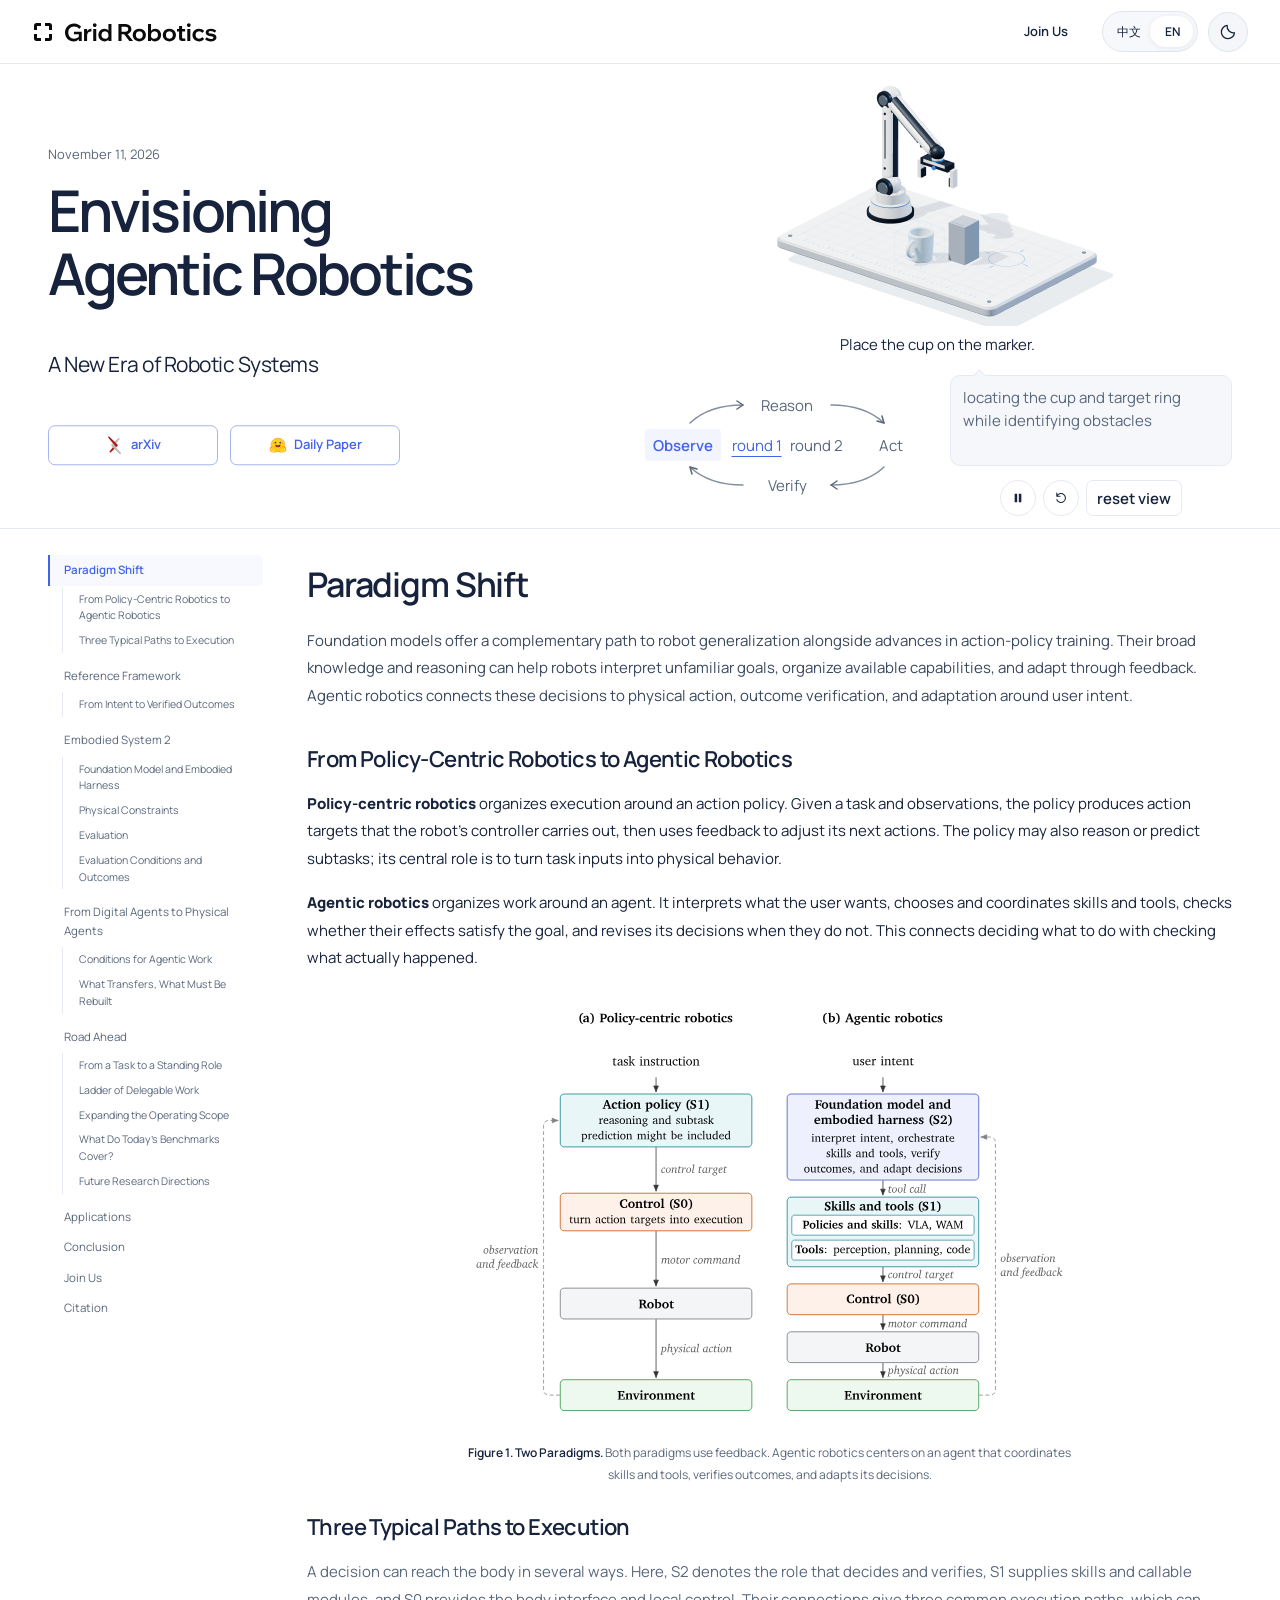
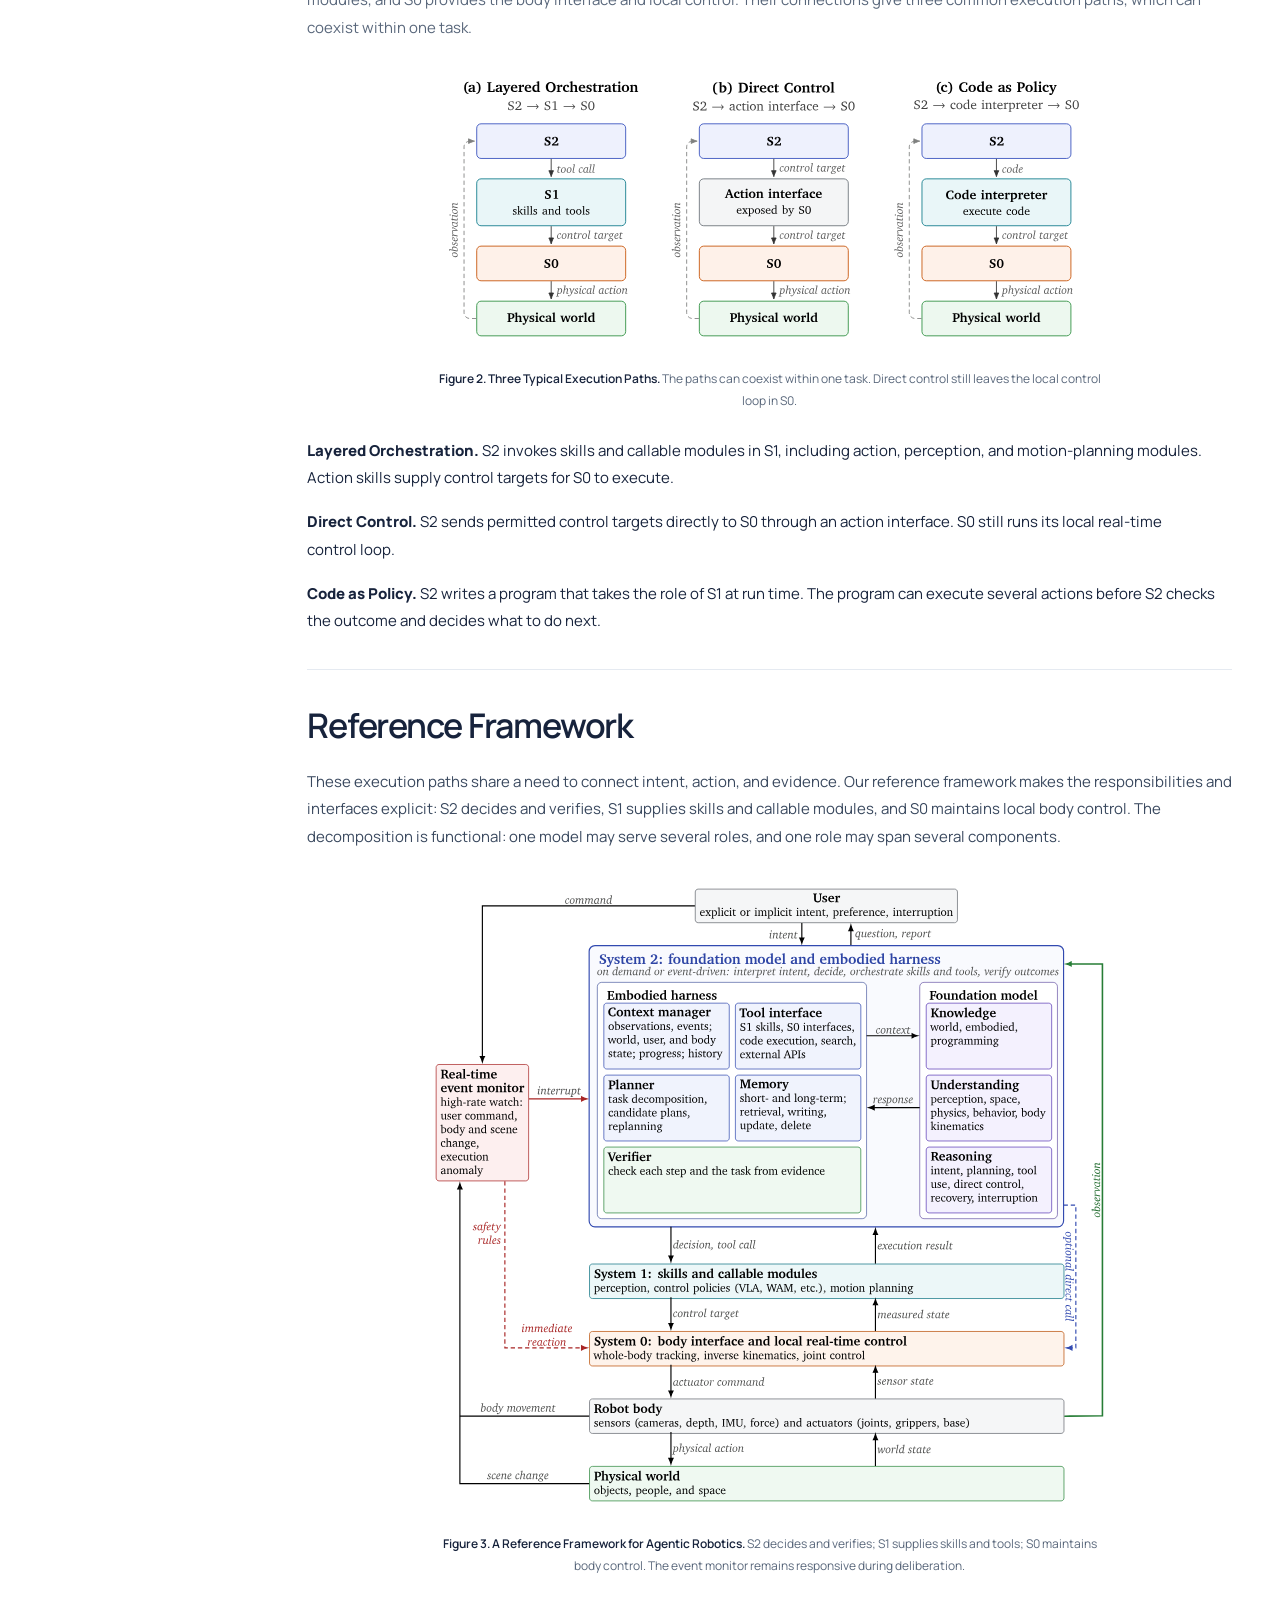
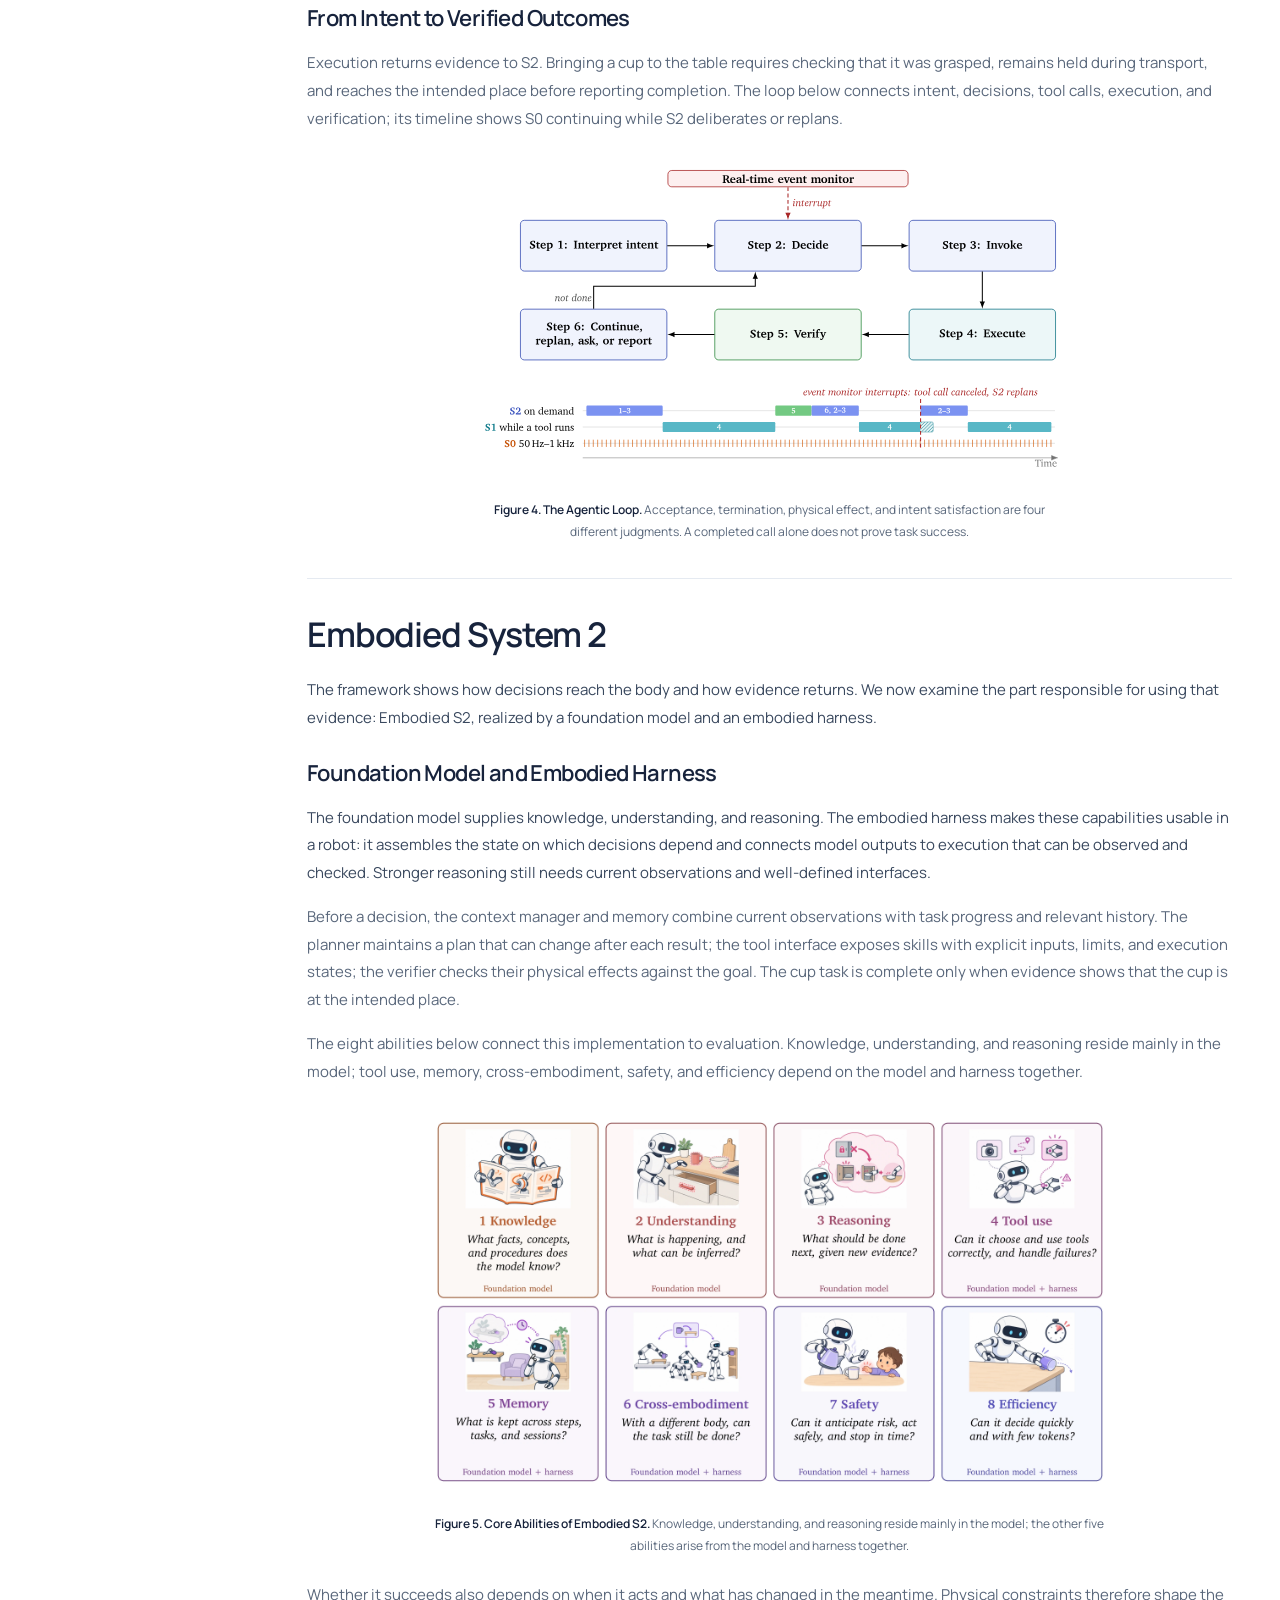
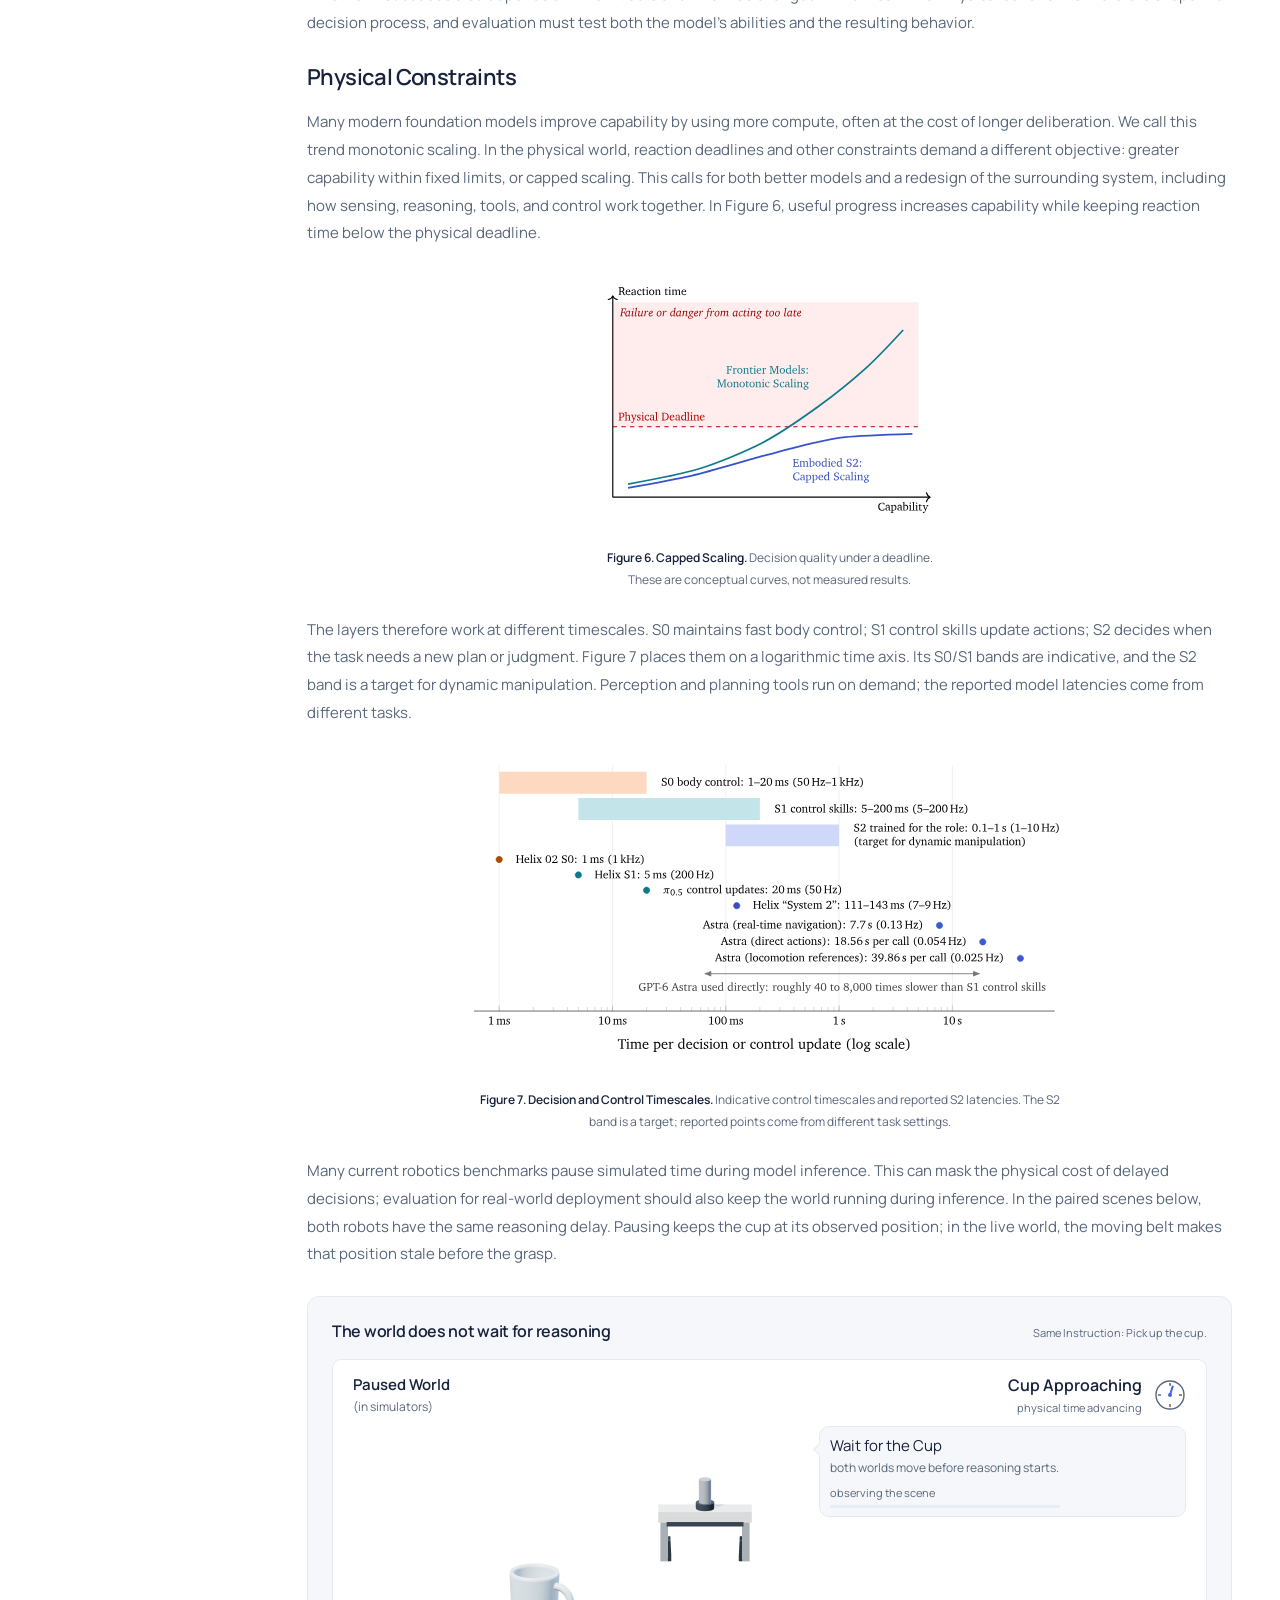
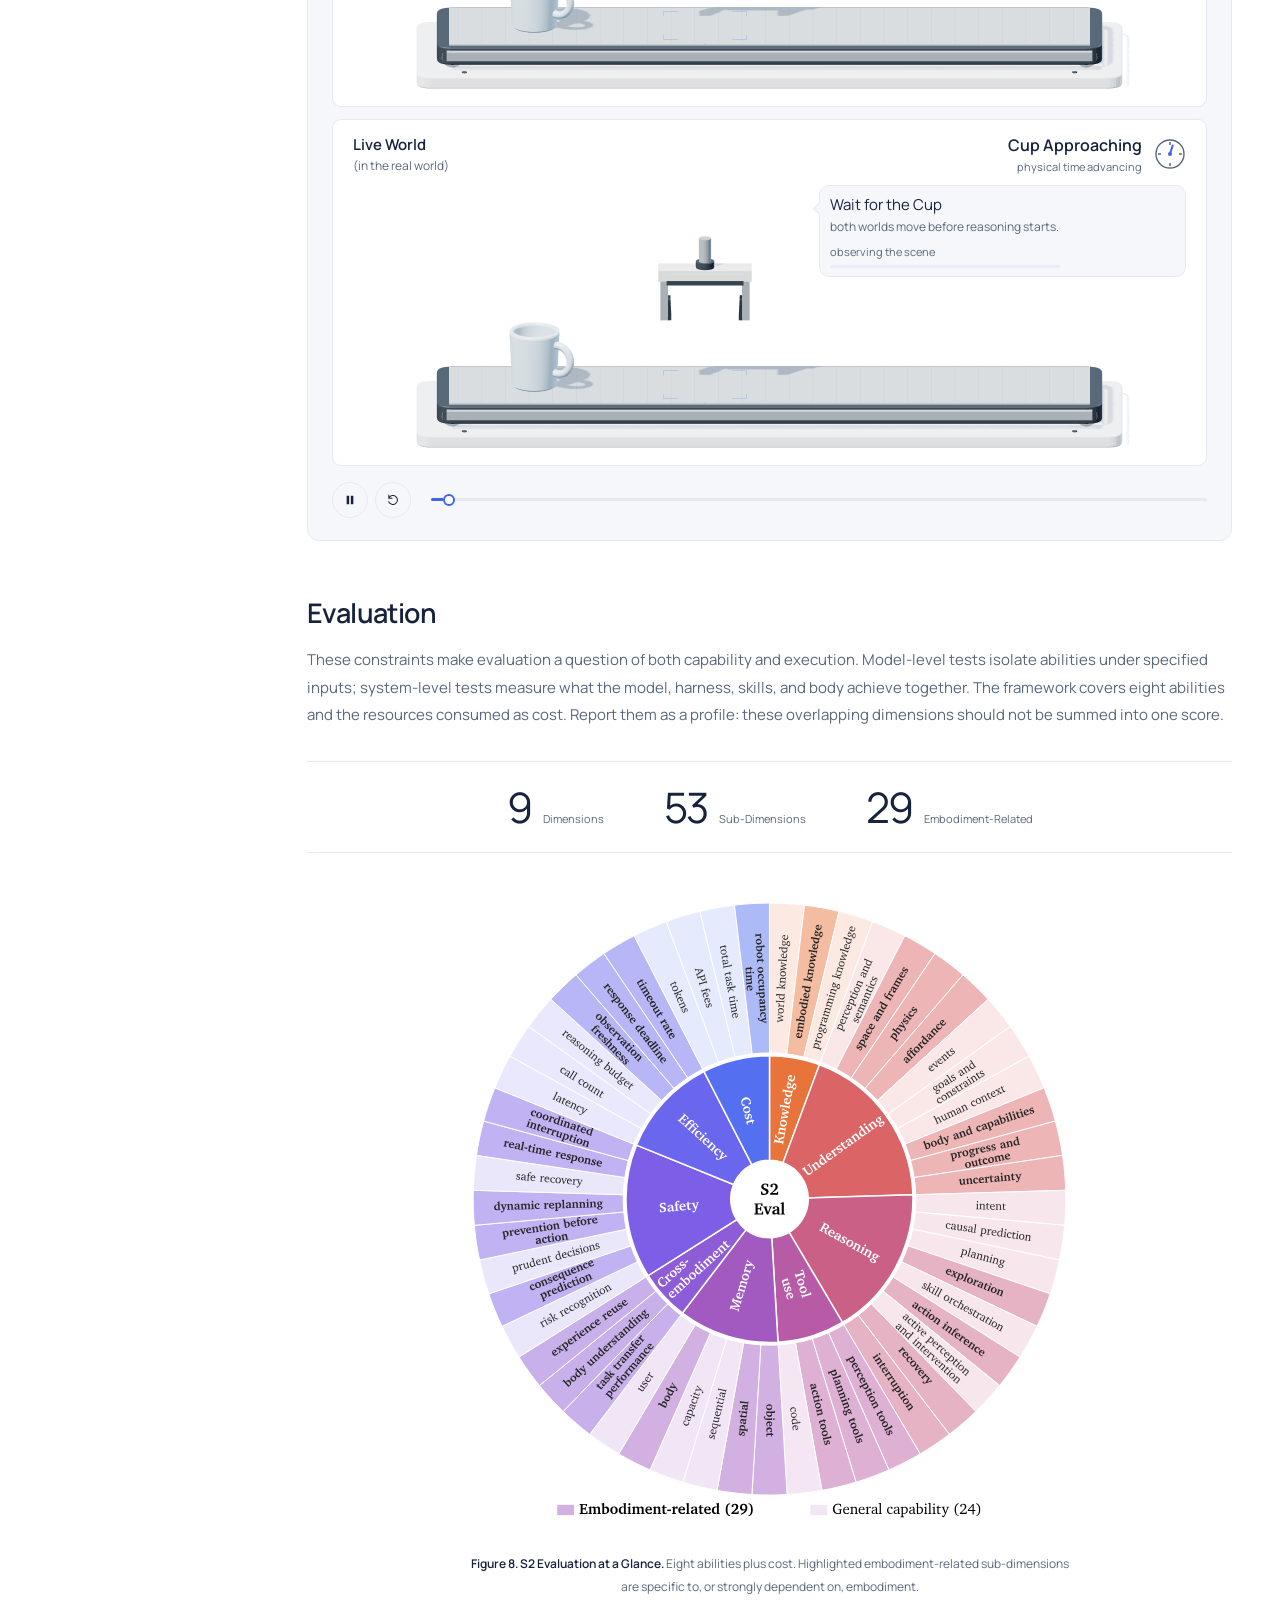
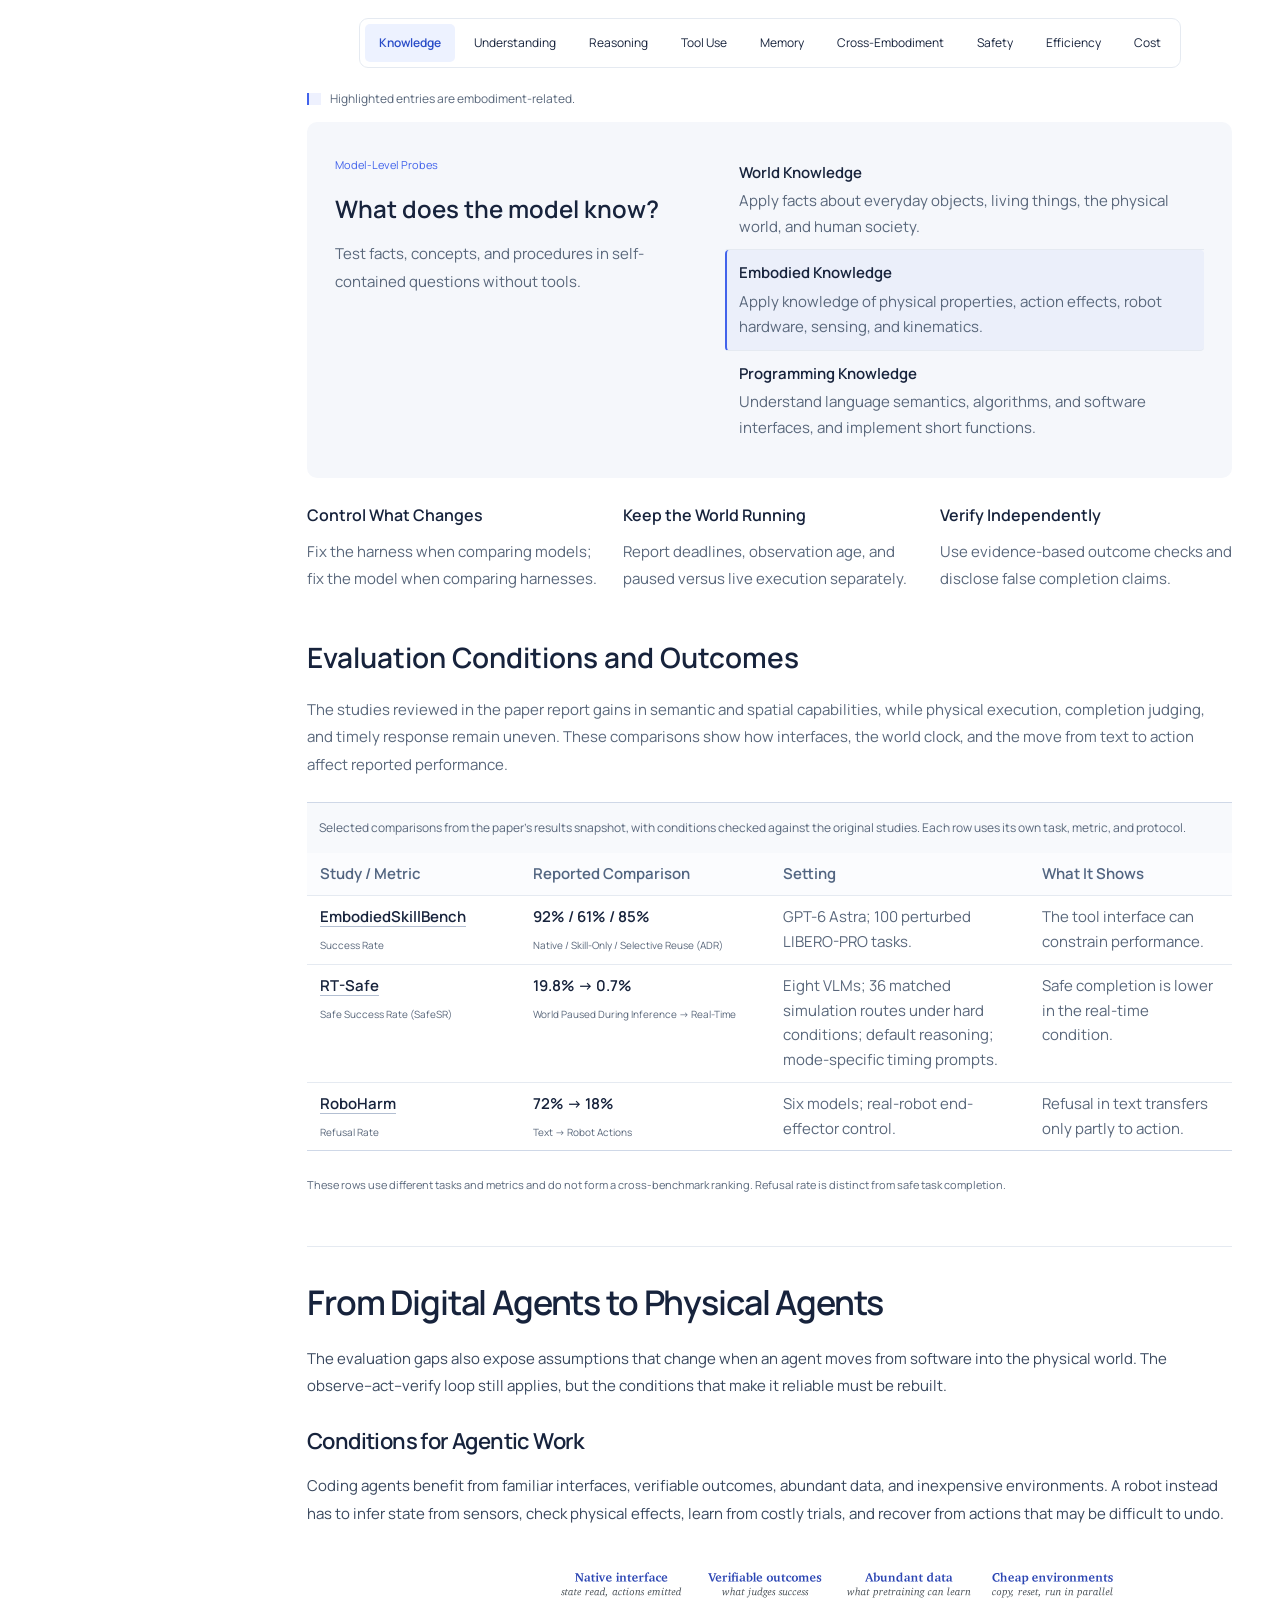
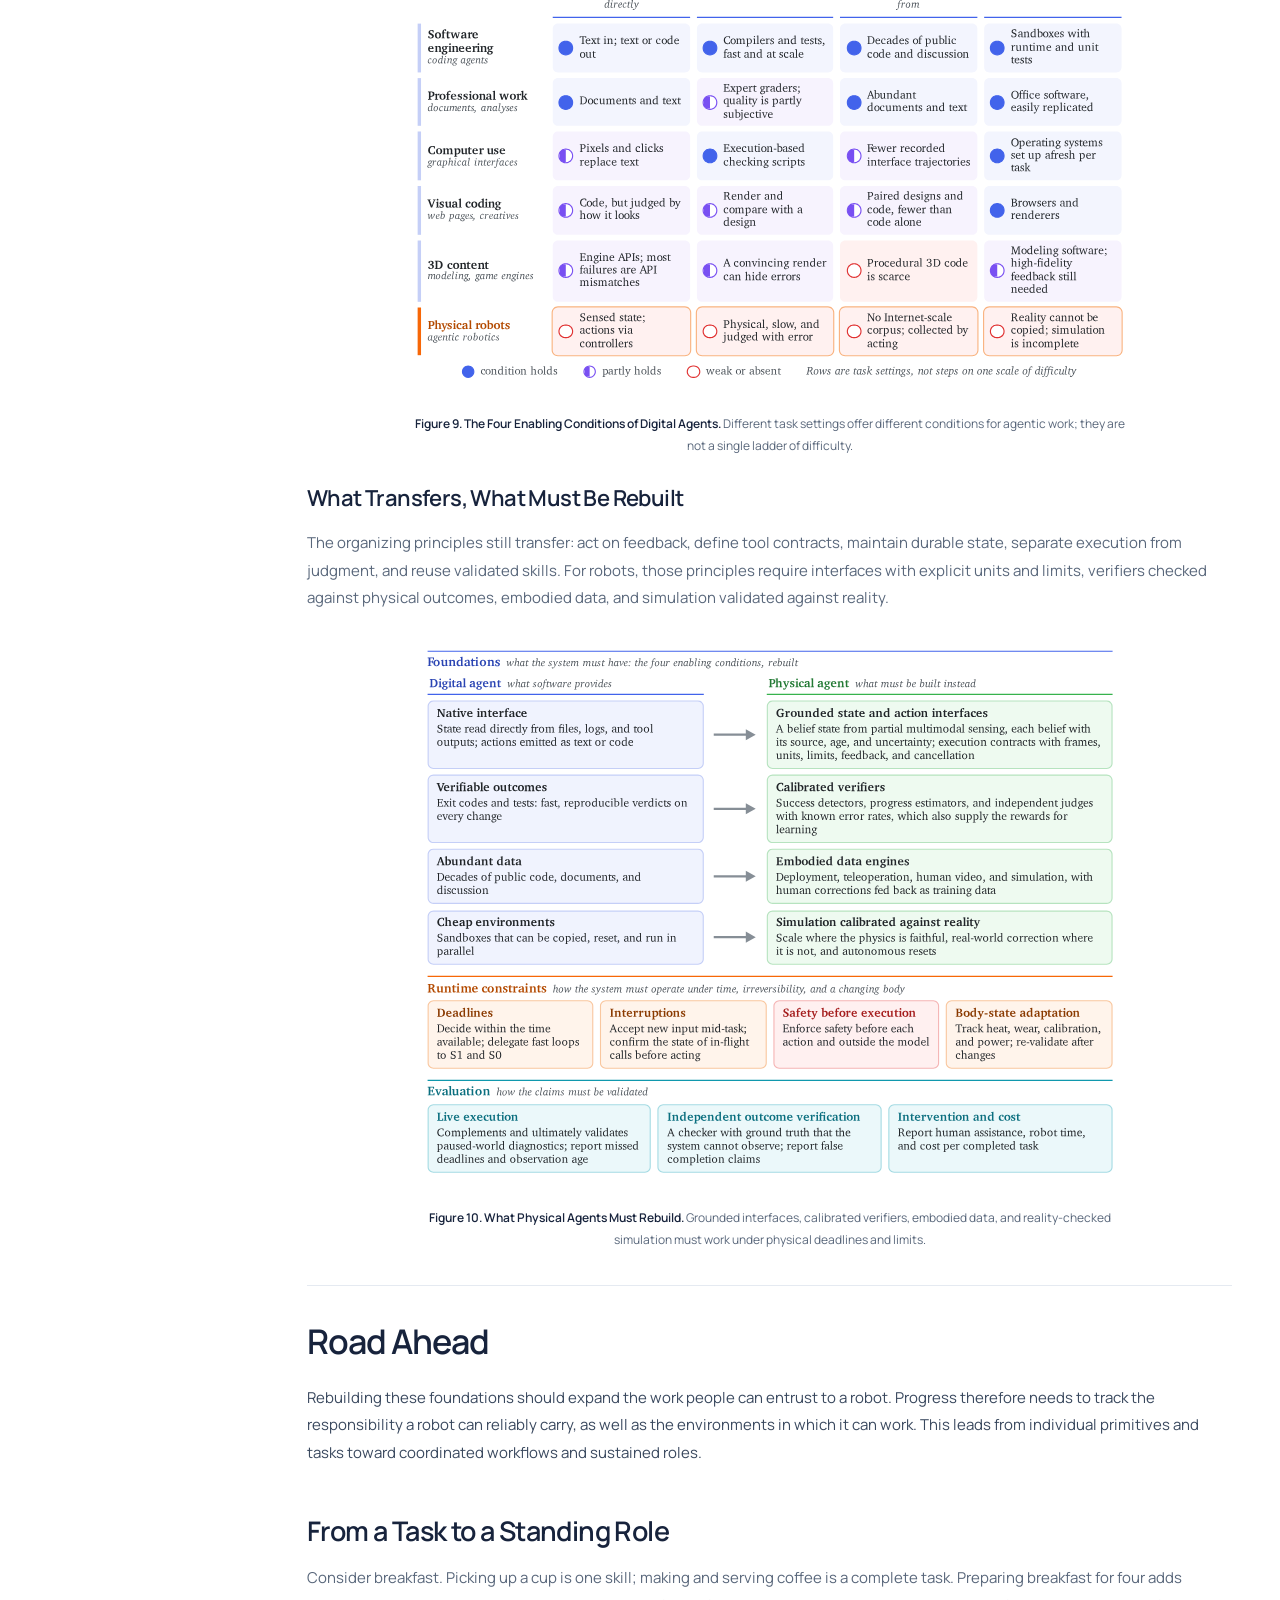
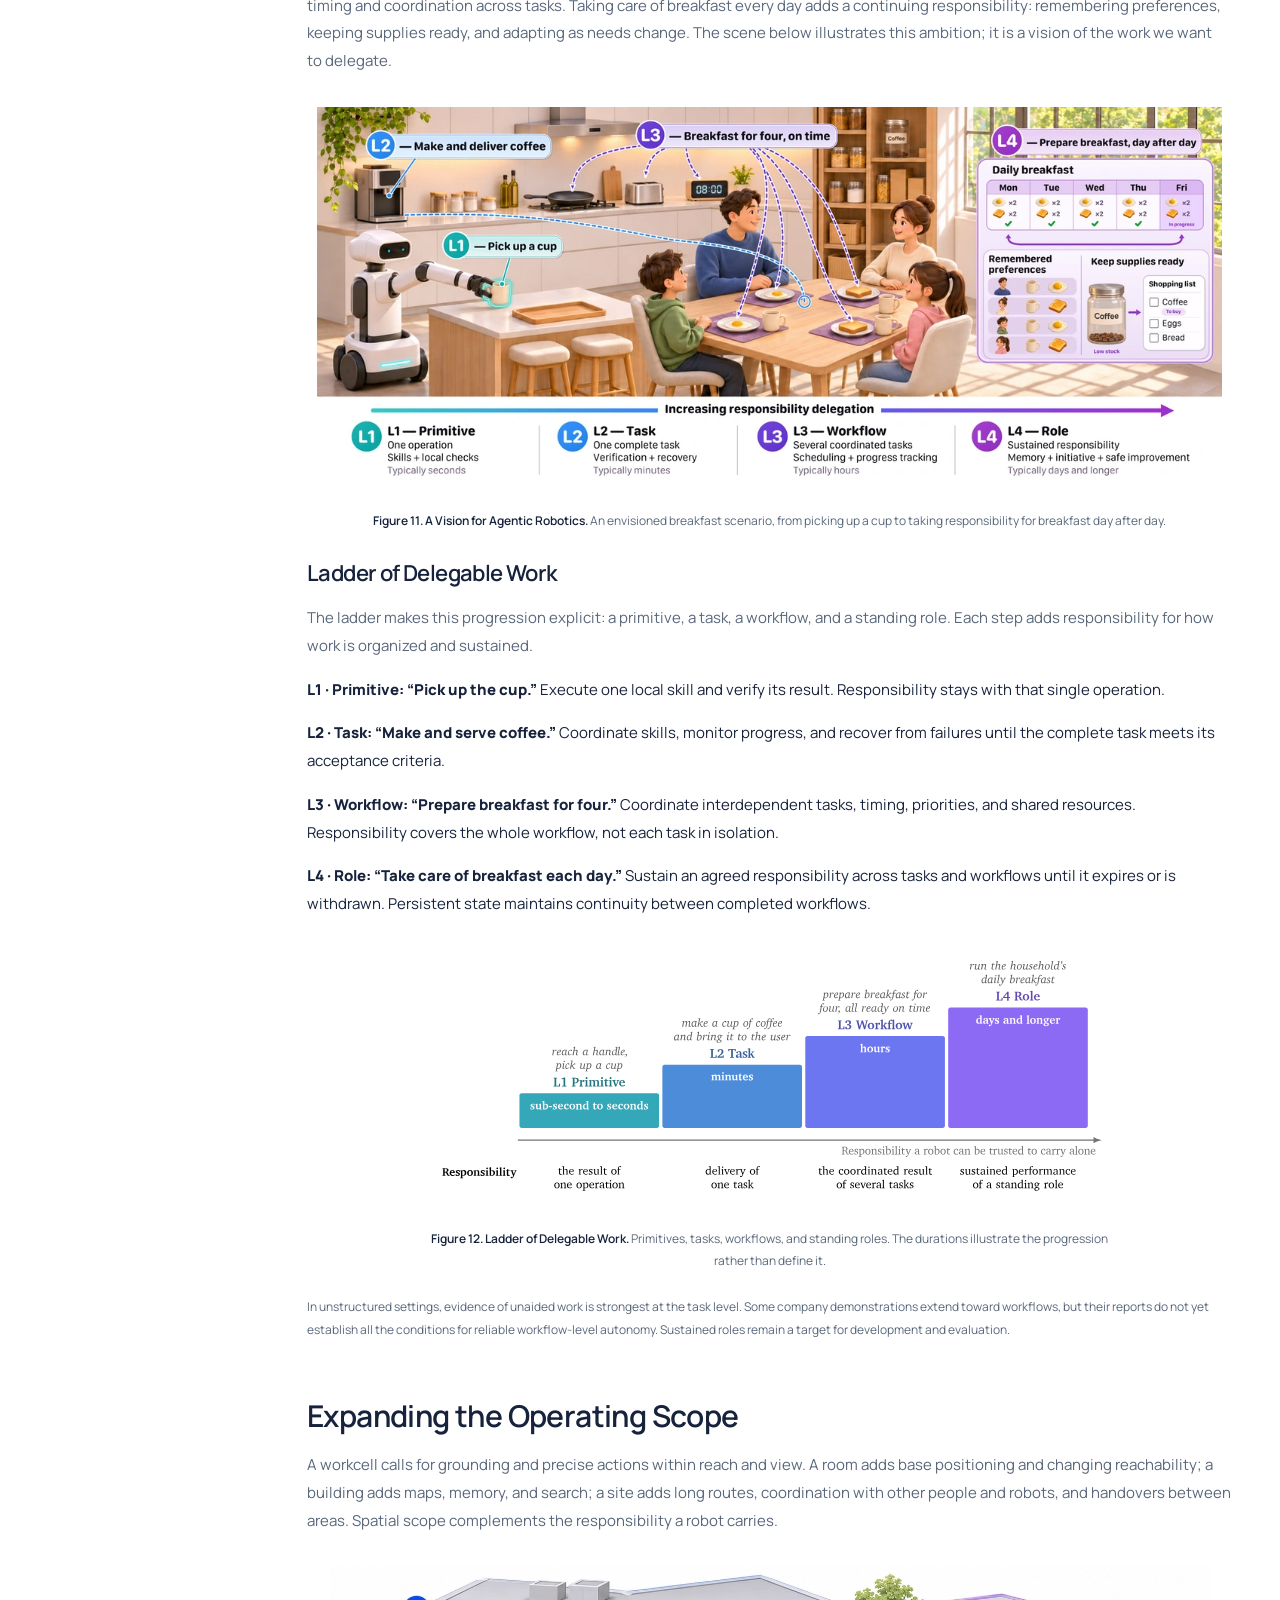
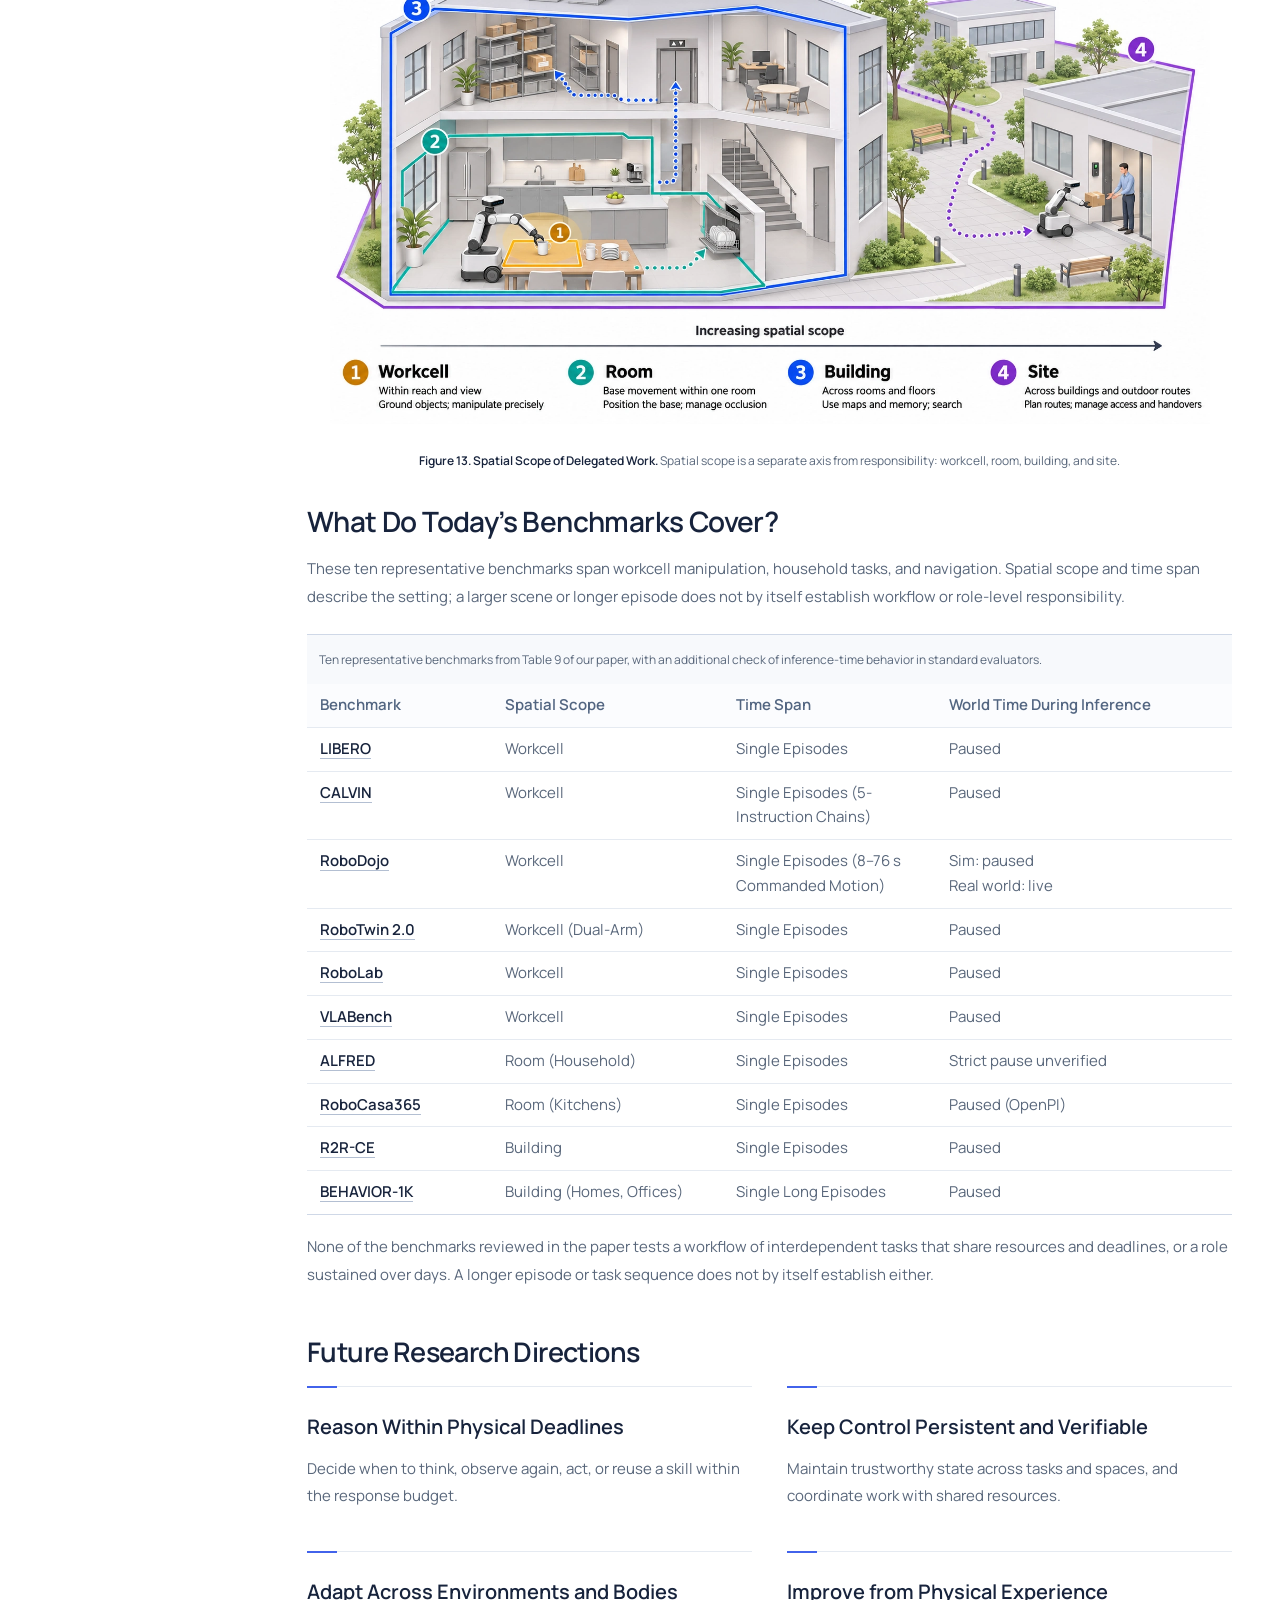
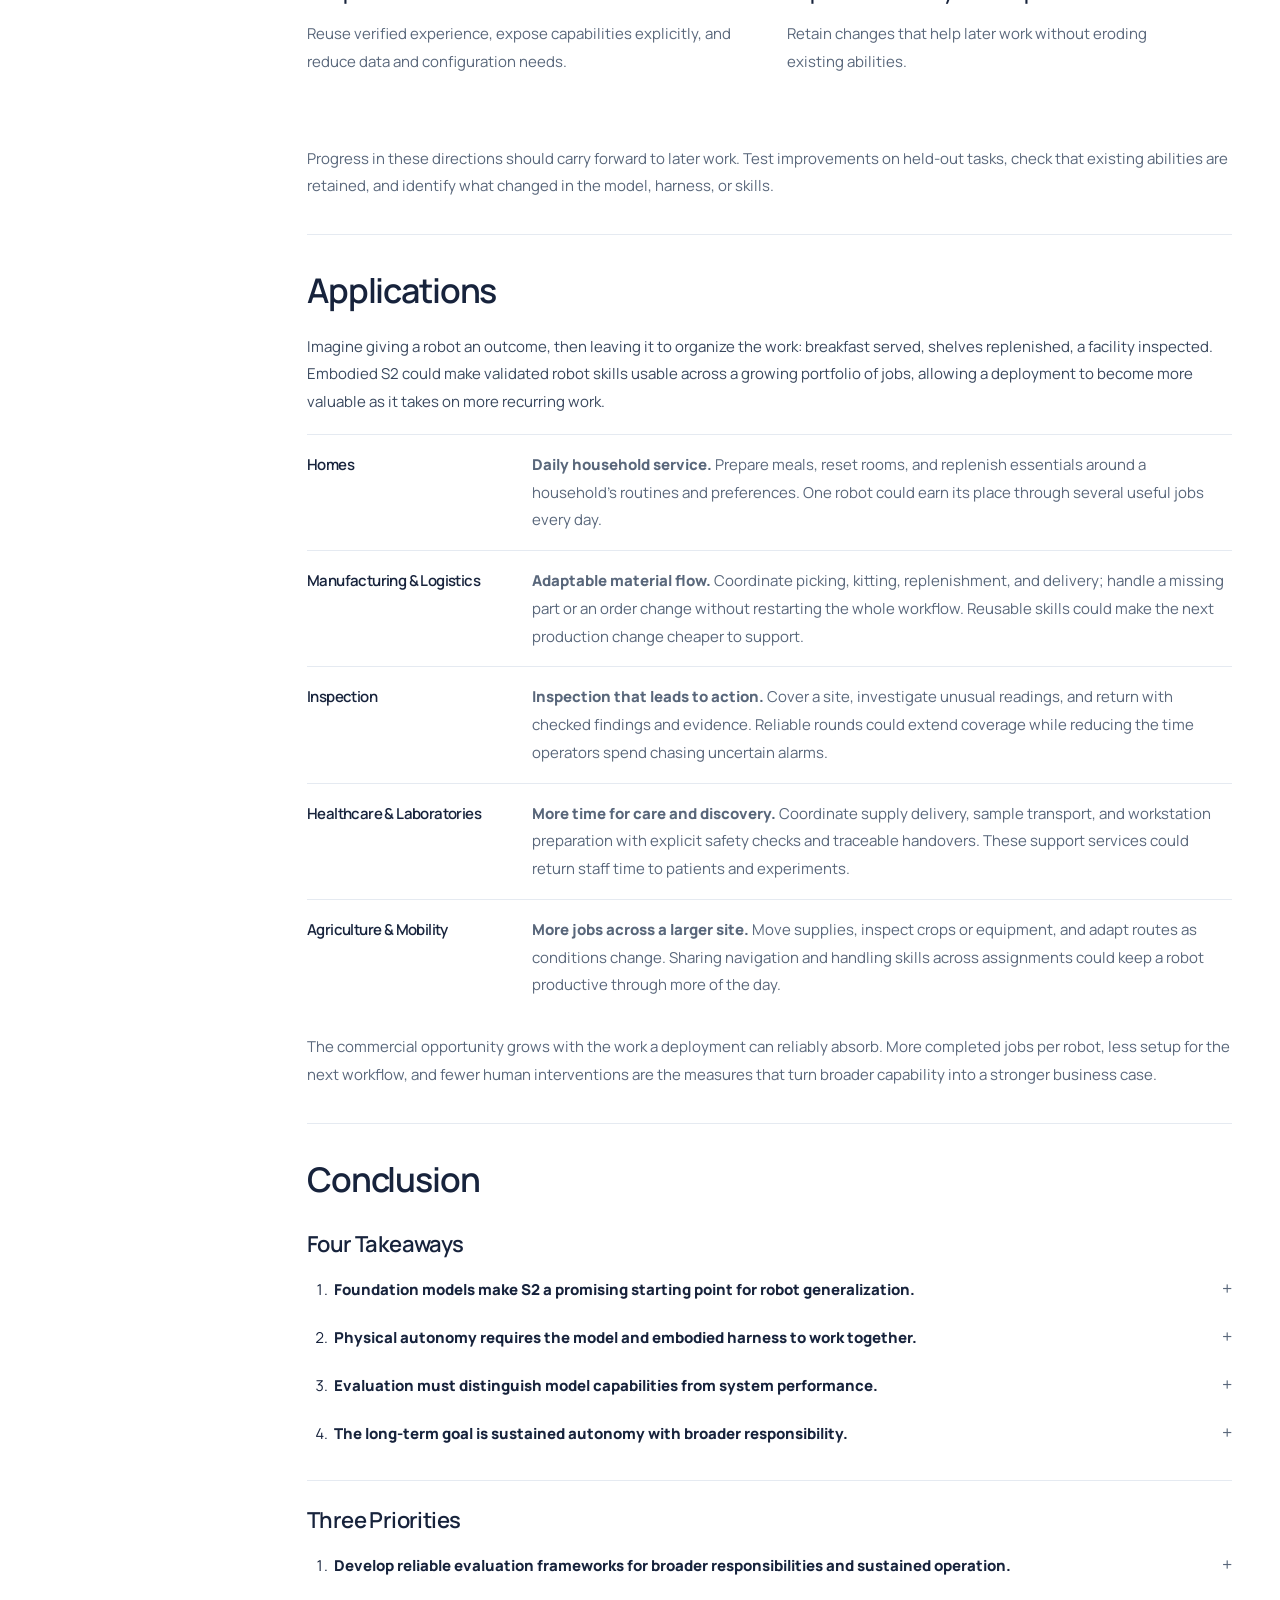
==== commit 0320ebe9: "Update homepage paper links" ====
--- a/index.html
+++ b/index.html
@@ -1,12 +1,12 @@
-<!doctype html><html lang="en" data-theme="light"><head><meta charset="utf-8"><meta name="viewport" content="width=device-width,initial-scale=1"><meta name="theme-color" content="#ffffff"><meta name="robots" content="noindex,nofollow"><title>Envisioning Agentic Robotics · Grid Robotics</title><meta name="description" content="A framework, evaluation principles, and research roadmap for agentic robotics."><link rel="icon" href="assets/brand/favicon.ico?v=20261112-final18" sizes="32x32"><link rel="icon" href="assets/brand/favicon-32.png?v=20261112-final18" type="image/png" sizes="32x32"><link rel="apple-touch-icon" href="assets/brand/apple-touch-icon-180.png?v=20261112-final18"><meta name="application-name" content="Grid Robotics"><meta name="apple-mobile-web-app-title" content="Grid Robotics"><link id="site-manifest" rel="manifest" href="assets/brand/site.webmanifest?v=20261112-final18"><link id="site-favicon" rel="icon" href="assets/brand/favicon.svg?v=20261112-final18" type="image/svg+xml"><script>(()=>{let lang='en',theme='light';try{theme=localStorage.getItem('grid-theme')==='dark'?'dark':'light';lang=localStorage.getItem('grid-language')||'en'}catch{}lang=new URLSearchParams(location.search).get('lang')||lang;const zh=lang==='zh';document.documentElement.dataset.theme=theme;document.documentElement.lang=zh?'zh-CN':'en';document.querySelector('#site-manifest').href='assets/brand/site'+(zh?'-zh':'')+'.webmanifest?v=20261112-final18';document.querySelectorAll('meta[name="application-name"],meta[name="apple-mobile-web-app-title"]').forEach(meta=>meta.content=zh?'理格万物':'Grid Robotics')})();</script><link rel="stylesheet" href="styles.css?v=20261113-eval44"><script src="content.js?v=20261116-arxiv47" defer></script><script src="figure-viewer.js?v=20261112-final18" defer></script><script src="evaluation-data.js?v=20261113-eval44" defer></script><script src="app.js?v=20261116-arxiv47" defer></script><link rel="stylesheet" href="refinement.css?v=20261112-final18">
+<!doctype html><html lang="en" data-theme="light"><head><meta charset="utf-8"><meta name="viewport" content="width=device-width,initial-scale=1"><meta name="theme-color" content="#ffffff"><meta name="robots" content="noindex,nofollow"><title>Envisioning Agentic Robotics · Grid Robotics</title><meta name="description" content="A framework, evaluation principles, and research roadmap for agentic robotics."><link rel="icon" href="assets/brand/favicon.ico?v=20261112-final18" sizes="32x32"><link rel="icon" href="assets/brand/favicon-32.png?v=20261112-final18" type="image/png" sizes="32x32"><link rel="apple-touch-icon" href="assets/brand/apple-touch-icon-180.png?v=20261112-final18"><meta name="application-name" content="Grid Robotics"><meta name="apple-mobile-web-app-title" content="Grid Robotics"><link id="site-manifest" rel="manifest" href="assets/brand/site.webmanifest?v=20261112-final18"><link id="site-favicon" rel="icon" href="assets/brand/favicon.svg?v=20261112-final18" type="image/svg+xml"><script>(()=>{let lang='en',theme='light';try{theme=localStorage.getItem('grid-theme')==='dark'?'dark':'light';lang=localStorage.getItem('grid-language')||'en'}catch{}lang=new URLSearchParams(location.search).get('lang')||lang;const zh=lang==='zh';document.documentElement.dataset.theme=theme;document.documentElement.lang=zh?'zh-CN':'en';document.querySelector('#site-manifest').href='assets/brand/site'+(zh?'-zh':'')+'.webmanifest?v=20261112-final18';document.querySelectorAll('meta[name="application-name"],meta[name="apple-mobile-web-app-title"]').forEach(meta=>meta.content=zh?'理格万物':'Grid Robotics')})();</script><link rel="stylesheet" href="styles.css?v=20261113-eval44"><script src="content.js?v=20261119-paper-links" defer></script><script src="figure-viewer.js?v=20261112-final18" defer></script><script src="evaluation-data.js?v=20261113-eval44" defer></script><script src="app.js?v=20261119-paper-links" defer></script><link rel="stylesheet" href="refinement.css?v=20261112-final18">
 
 <link rel="stylesheet" href="time-demo.css?v=20261113-controls35"><script src="time-demo.js?v=20261113-top36" defer></script>
 <link rel="stylesheet" href="navigation.css?v=20261112-audit28">
 <script src="polish.js?v=20261113-final39" defer></script>
 <link rel="stylesheet" href="brand.css?v=20261112-audit28">
-<link rel="stylesheet" href="concept.css?v=20261116-arxiv47"><script type="module" src="concept.js?v=20261113-align46"></script>
+<link rel="stylesheet" href="concept.css?v=20261119-paper-links"><script type="module" src="concept.js?v=20261113-align46"></script>
 <script src="visit.js?v=20261113-service42" defer></script></head><body><a data-i18n="skip" class="skip" href="#main">Skip to Content</a><header class="masthead"><a href="#" class="brand" aria-label="Grid Robotics"><picture class="brand-lockup brand-light" data-brand-language="en"><source media="(max-width: 340px)" srcset="assets/brand/lockup_small_14px_black.svg?v=20261112-final18"><source media="(max-width: 700px)" srcset="assets/brand/lockup_small_20px_black.svg?v=20261112-final18"><img src="assets/brand/lockup_small_20px_black.svg?v=20261112-final18" width="1058" height="106" alt="" aria-hidden="true"></picture><picture class="brand-lockup brand-dark" data-brand-language="en"><source media="(max-width: 340px)" srcset="assets/brand/lockup_small_14px_white.svg?v=20261112-final18"><source media="(max-width: 700px)" srcset="assets/brand/lockup_small_20px_white.svg?v=20261112-final18"><img src="assets/brand/lockup_small_20px_white.svg?v=20261112-final18" width="1058" height="106" alt="" aria-hidden="true"></picture><picture class="brand-lockup brand-light" data-brand-language="zh"><source media="(max-width: 340px)" srcset="assets/brand/lockup_zh_small_14px_black.svg?v=20261112-final18"><source media="(max-width: 700px)" srcset="assets/brand/lockup_zh_small_20px_black.svg?v=20261112-final18"><img src="assets/brand/lockup_zh_small_20px_black.svg?v=20261112-final18" width="645" height="106" alt="" aria-hidden="true"></picture><picture class="brand-lockup brand-dark" data-brand-language="zh"><source media="(max-width: 340px)" srcset="assets/brand/lockup_zh_small_14px_white.svg?v=20261112-final18"><source media="(max-width: 700px)" srcset="assets/brand/lockup_zh_small_20px_white.svg?v=20261112-final18"><img src="assets/brand/lockup_zh_small_20px_white.svg?v=20261112-final18" width="645" height="106" alt="" aria-hidden="true"></picture></a><nav aria-label="Main Navigation"><a class="header-join header-destination" href="index.html#join-us" data-project-link data-i18n="join.title">Join Us</a></nav><div class="header-controls"><div class="language-switch" role="group" aria-label="Language / 语言"><button type="button" data-lang="zh" aria-pressed="false">中文</button><button type="button" data-lang="en" aria-pressed="true">EN</button><i aria-hidden="true"></i></div><button class="theme-toggle" id="theme-toggle" type="button" aria-label="Switch to dark mode" aria-pressed="false" title="Switch to dark mode"><svg class="moon-icon" viewBox="0 0 24 24" aria-hidden="true"><path d="M20.7 13.1A8.7 8.7 0 0 1 10.9 3.3 8.8 8.8 0 1 0 20.7 13.1Z"/></svg><svg class="sun-icon" viewBox="0 0 24 24" aria-hidden="true"><circle cx="12" cy="12" r="4"/><path d="M12 2v2m0 16v2M2 12h2m16 0h2M4.9 4.9l1.4 1.4m11.4 11.4 1.4 1.4M4.9 19.1l1.4-1.4M17.7 6.3l1.4-1.4"/></svg></button></div></header><main id="main"><section class="concept-hero wrap">
-<div class="concept-copy"><time class="hero-date" datetime="2026-11-11">November 11, 2026</time><h1 data-i18n="hero.title">Envisioning<br>Agentic Robotics</h1><p class="subtitle" data-i18n="hero.subtitle">A New Era of Robotic Systems</p><div class="hero-resources" aria-label="Paper resources"><a class="hero-resource hero-arxiv" href="https://arxiv.org/abs/2611.18359" target="_blank" rel="noopener noreferrer" title="Read the Paper on arXiv" data-i18n="hero.arxiv">arXiv</a><a class="hero-resource hero-daily-paper" href="https://huggingface.co/papers/2611.18359" target="_blank" rel="noopener noreferrer" title="Upvote on Hugging Face Daily Papers" data-i18n="hero.dailyPaper">Daily Paper (upvote)</a></div></div>
+<div class="concept-copy"><time class="hero-date" datetime="2026-11-11">November 11, 2026</time><h1 data-i18n="hero.title">Envisioning<br>Agentic Robotics</h1><p class="subtitle" data-i18n="hero.subtitle">A New Era of Robotic Systems</p><div class="hero-resources" aria-label="Paper resources"><a class="hero-resource hero-arxiv" href="https://arxiv.org/abs/2611.18359" target="_blank" rel="noopener noreferrer" title="Read the Paper on arXiv"><img class="hero-resource-icon" src="assets/brand/arxiv-logomark.svg" width="18" height="18" alt=""><span data-i18n="hero.arxiv">arXiv</span></a><a class="hero-resource hero-daily-paper" href="https://huggingface.co/papers/2611.18359" target="_blank" rel="noopener noreferrer" title="View the Paper on Hugging Face Daily Papers"><img class="hero-resource-icon" src="assets/brand/hugging-face-logo.svg" width="18" height="18" alt=""><span data-i18n="hero.dailyPaper">Daily Paper</span></a></div></div>
 <div class="scene-exhibit" role="group" aria-label="Conceptual robot sequence">
 
 <div class="scene-viewport"><div id="hero-canvas" role="img" aria-label="A robot observes a cup, plans a route, moves it, and verifies its position."></div><img class="scene-fallback" src="hero-scene-fallback.svg?v=20261112-final18" alt="Robot arm and cup on a work surface" hidden></div>
--- a/concept.css
+++ b/concept.css
@@ -55,7 +55,8 @@
 @media(prefers-reduced-motion:reduce){.scene-phase{transition:none}}
 
 .hero-resources{display:flex;align-items:stretch;gap:12px;margin-top:28px;max-width:352px}
-.hero-resource{display:inline-flex;align-items:center;justify-content:center;gap:5px;flex:1;min-width:0;min-height:40px;padding:8px 14px;border:1px solid color-mix(in srgb,var(--blue) 40%,var(--line));border-radius:7px;background:transparent;color:var(--blue);font-size:13px;font-weight:600;line-height:1.5;text-align:center;text-decoration:none;white-space:nowrap}
+.hero-resource{display:inline-flex;align-items:center;justify-content:center;gap:7px;flex:1;min-width:0;min-height:40px;padding:8px 14px;border:1px solid color-mix(in srgb,var(--blue) 40%,var(--line));border-radius:7px;background:transparent;color:var(--blue);font-size:13px;font-weight:600;line-height:1.5;text-align:center;text-decoration:none;white-space:nowrap}
+.hero-resource-icon{display:block;flex:none;width:18px;height:18px;object-fit:contain}
 .hero-resource:hover{background:color-mix(in srgb,var(--blue) 6%,transparent);border-color:var(--blue)}
 .hero-resource:focus-visible{outline:2px solid var(--blue);outline-offset:4px}
 @media(max-width:600px){.hero-resources{gap:10px;margin-top:24px;max-width:340px}.hero-resource{padding:8px 10px;font-size:12px}}
